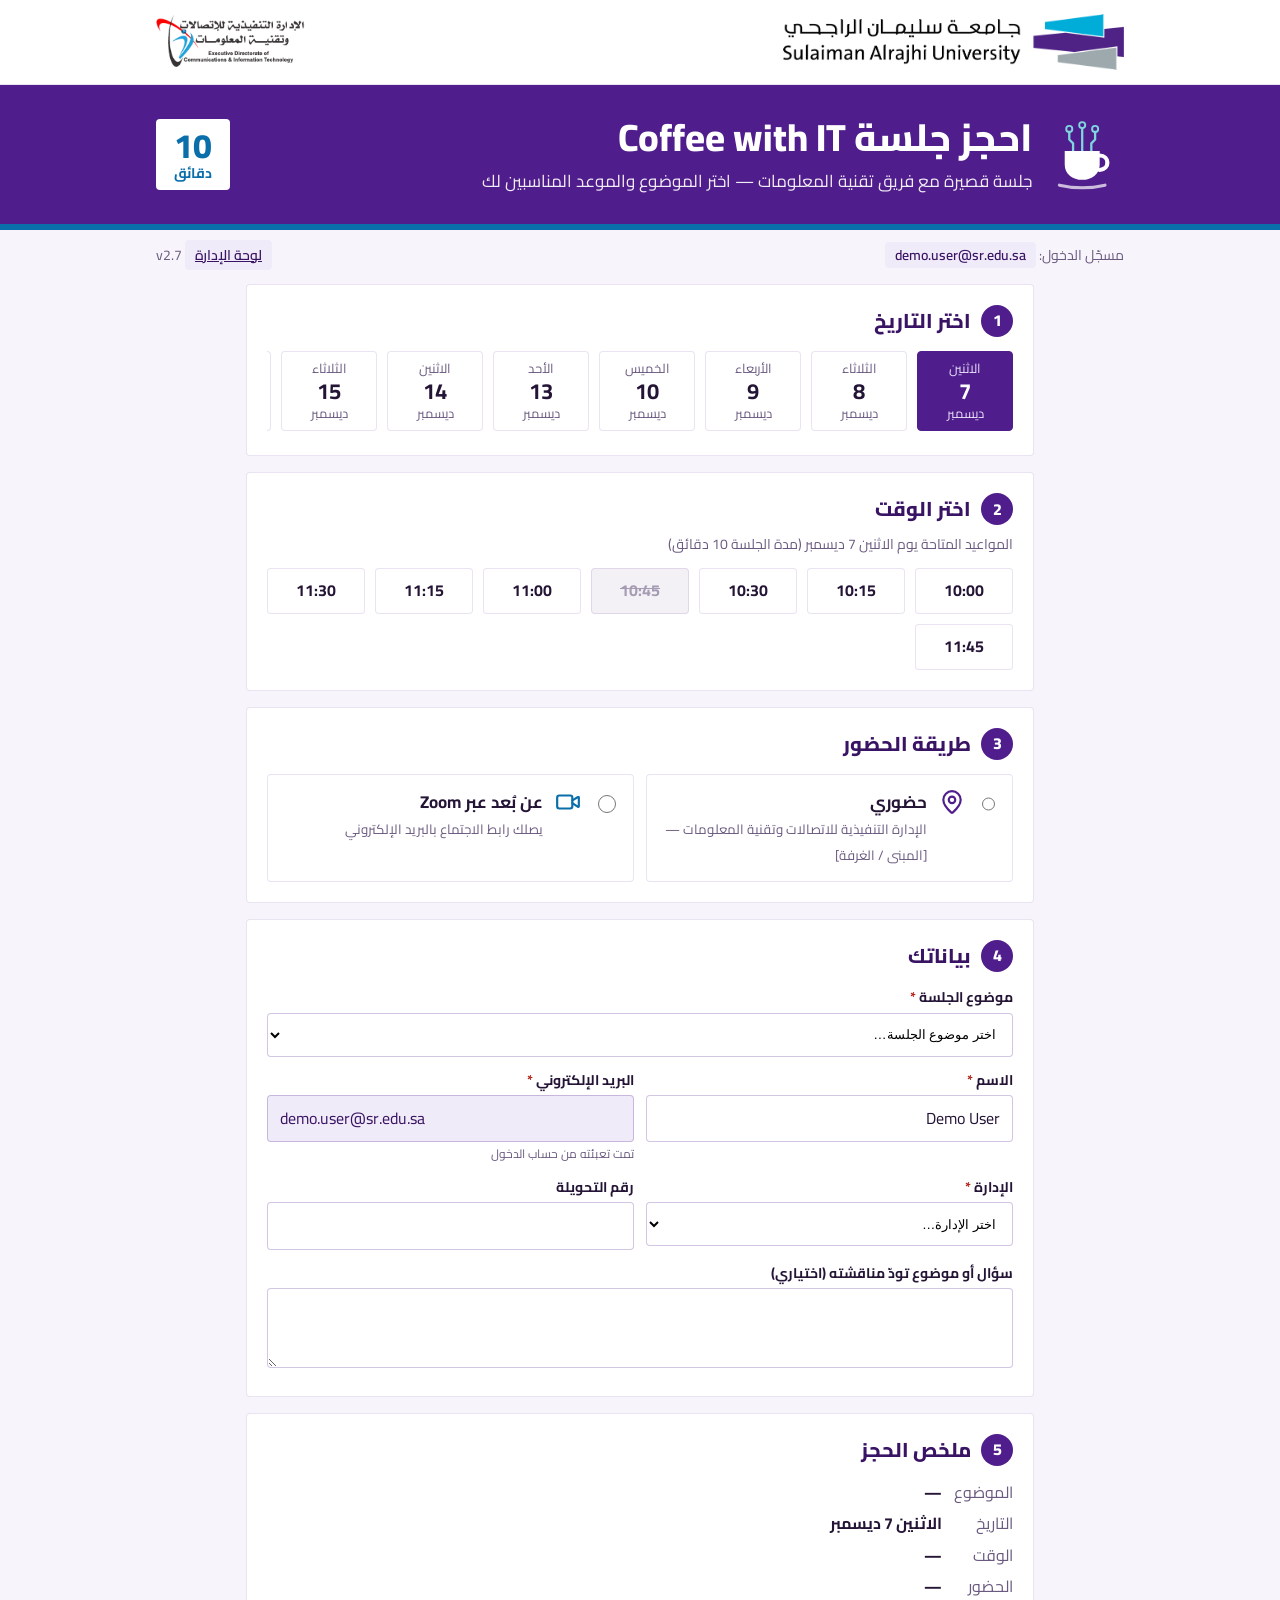
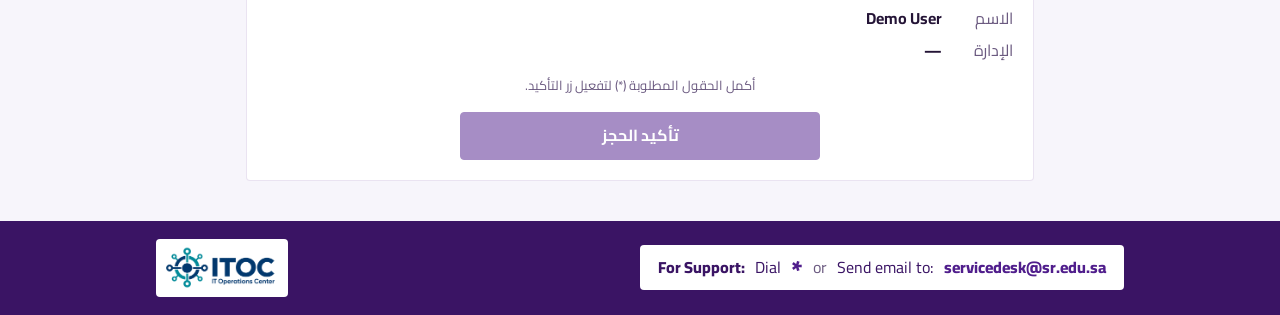
==== apps-script/Index.html @ f8ddcedf "Add files via upload" ====
<!doctype html>
<html lang="ar" dir="rtl">
<head>
<meta charset="utf-8">
<meta name="viewport" content="width=device-width, initial-scale=1">
<title>احجز جلسة Coffee with IT</title>
<link rel="preconnect" href="https://fonts.googleapis.com">
<link href="https://fonts.googleapis.com/css2?family=Cairo:wght@400;600;700;800&display=swap" rel="stylesheet">
<style>
:root{
  --purple:#501e8c; --purple-dark:#3a1464; --purple-light:#f0ebf8;
  --blue:#0a6eaa; --blue-light:#e6f3fa; --bg:#f7f5fb; --ink:#241436; --muted:#6b5a80;
  --border:rgba(80,30,140,.12); --danger:#b42318; --ok:#067647; --radius:4px;
}
*{box-sizing:border-box}
html,body{margin:0}
body{background:var(--bg);color:var(--ink);font-family:'Cairo',Tahoma,Arial,sans-serif;font-size:16px;line-height:1.6}
button,input,textarea{font:inherit;color:inherit}
.en{direction:ltr;unicode-bidi:isolate;display:inline-block}

/* header band */
.brand{background:#fff;border-bottom:1px solid var(--border)}
.brand .in{max-width:1000px;margin:0 auto;padding:14px 16px;display:flex;justify-content:space-between;align-items:center;gap:16px}
.brand img{display:block;height:56px;width:auto;max-width:46%}
.hero{background:var(--purple);color:#fff;position:relative}
.hero::after{content:"";position:absolute;inset:auto 0 0 0;height:6px;background:var(--blue)}
.hero .in{max-width:1000px;margin:0 auto;padding:28px 16px 34px;display:flex;flex-wrap:wrap;align-items:center;gap:18px;justify-content:space-between}
.hero h1{margin:0;font-size:clamp(26px,4.4vw,38px);line-height:1.3;font-weight:800}
.hero p{margin:6px 0 0;font-size:17px;opacity:.92}
.cwit-mark{flex:0 0 auto;line-height:0}
@media (max-width:560px){.cwit-mark svg{width:56px;height:56px}}
.badge10{background:#fff;color:var(--blue);border-radius:var(--radius);padding:8px 18px;text-align:center;line-height:1.1}
.badge10 b{display:block;font-size:34px;font-weight:800}
.badge10 span{font-size:14px;font-weight:700}
.userbar{max-width:1000px;margin:0 auto;padding:12px 16px 0;display:flex;justify-content:space-between;align-items:center;gap:10px;flex-wrap:wrap;color:var(--muted);font-size:14px}
.chip{background:var(--purple-light);color:var(--purple-dark);border-radius:var(--radius);padding:2px 10px;font-weight:600}

main{max-width:820px;margin:0 auto;padding:16px 16px 40px}
.card{background:#fff;border:1px solid var(--border);border-radius:var(--radius);padding:20px}
.card + .card{margin-top:16px}
.step{display:flex;align-items:center;gap:10px;margin:0 0 14px;font-size:20px;font-weight:800;color:var(--purple-dark)}
.step i{font-style:normal;width:32px;height:32px;border-radius:50%;background:var(--purple);color:#fff;display:inline-flex;align-items:center;justify-content:center;font-size:16px}
.hint{color:var(--muted);font-size:14px;margin:-6px 0 12px}

.dates{display:flex;gap:10px;overflow-x:auto;padding-bottom:4px}
.date{flex:0 0 auto;min-width:96px;min-height:72px;border:1px solid var(--border);background:#fff;border-radius:var(--radius);padding:8px 10px;cursor:pointer;text-align:center;line-height:1.3}
.date b{display:block;font-size:22px}
.date small{display:block;color:var(--muted);font-size:13px}
.date[aria-pressed="true"]{background:var(--purple);border-color:var(--purple);color:#fff}
.date[aria-pressed="true"] small{color:#e9e0f7}
.date:disabled{opacity:.45;cursor:not-allowed}

.times{display:grid;grid-template-columns:repeat(auto-fill,minmax(96px,1fr));gap:10px}
.time{min-height:46px;border:1px solid var(--border);background:#fff;border-radius:var(--radius);cursor:pointer;font-weight:700}
.time[aria-pressed="true"]{background:var(--purple);border-color:var(--purple);color:#fff}
.time:disabled{background:#f3f1f6;color:#a59cb3;cursor:not-allowed;text-decoration:line-through}

.modes{display:grid;grid-template-columns:repeat(2,minmax(0,1fr));gap:12px}
@media (max-width:560px){.modes{grid-template-columns:minmax(0,1fr)}}
.mode{display:flex;gap:12px;align-items:flex-start;border:1px solid var(--border);border-radius:var(--radius);padding:14px;cursor:pointer;background:#fff}
.mode input{margin-top:6px;accent-color:var(--purple);width:18px;height:18px}
.mode b{display:block;font-size:17px}
.mode small{color:var(--muted)}
.mode:has(input:checked){border-color:var(--purple);background:var(--purple-light)}
.mode svg{flex:0 0 auto}

.fields{display:grid;grid-template-columns:repeat(2,minmax(0,1fr));gap:12px}
@media (max-width:560px){.fields{grid-template-columns:minmax(0,1fr)}}
.field label{display:block;font-weight:700;font-size:14px;margin-bottom:4px}
.field input,.field textarea,.field select{width:100%;border:1px solid rgba(80,30,140,.25);border-radius:var(--radius);padding:10px 12px;background:#fff;min-height:44px}
.field textarea{min-height:80px;resize:vertical}
.field select{appearance:auto}
.field input[readonly]{background:var(--purple-light);color:var(--purple-dark)}
.fhint{display:block;color:var(--muted);font-size:12px;margin-top:2px}
.field input:focus,.field textarea:focus,.field select:focus,button:focus-visible{outline:2px solid var(--blue);outline-offset:1px}
.full{grid-column:1/-1}
.req{color:var(--danger)}

.btn{min-height:46px;border-radius:var(--radius);padding:10px 22px;font-weight:700;cursor:pointer;border:1px solid var(--purple)}
.btn-primary{background:var(--purple);color:#fff}
.btn-primary:disabled{opacity:.5;cursor:not-allowed}
.btn-done,.btn-done:disabled{background:#067647;border-color:#067647;color:#fff;opacity:1;cursor:default}
.btn-secondary{background:#fff;color:var(--purple)}
.btn-danger{background:#fff;color:var(--danger);border-color:var(--danger);min-height:36px;padding:4px 14px;font-size:14px}

.sum dl{margin:0;display:grid;grid-template-columns:auto 1fr;gap:6px 12px;font-size:15px}
.sum dt{color:var(--muted)}
.sum dd{margin:0;font-weight:700}
.sum .btn{width:100%;margin-top:16px}
.sum-bottom dl{font-size:16px}
.sum-bottom .btn{max-width:360px;display:block;margin:16px auto 0}
.sum-hint{margin:12px 0 0;font-size:13px;color:var(--muted);text-align:center}
.mine .bk + .bk{margin-top:10px}
#mineCard{margin-bottom:20px}
.mine h3{margin:0 0 10px;font-size:17px;color:var(--purple-dark)}
.bk{border-top:1px solid var(--border);padding:10px 0;display:flex;justify-content:space-between;align-items:center;gap:8px;font-size:14px}
.empty{color:var(--muted);font-size:14px}

.alert{border-radius:var(--radius);padding:12px 14px;margin-bottom:14px;font-weight:600}
.alert.err{background:#fef3f2;color:var(--danger);border:1px solid #fecdca}
.alert.info{background:var(--blue-light);color:#08537f;border:1px solid #b9dcf0}
.done{text-align:center;padding:28px 20px}
.done .tick{width:64px;height:64px;border-radius:50%;background:#ecfdf3;display:inline-flex;align-items:center;justify-content:center;margin-bottom:10px}
.done h2{margin:0 0 6px;color:var(--purple-dark)}
.done dl{display:inline-grid;grid-template-columns:auto auto;gap:6px 16px;text-align:right;margin:14px auto;font-size:16px}
.done dt{color:var(--muted)} .done dd{margin:0;font-weight:700}
.loading{padding:40px;text-align:center;color:var(--muted)}
[hidden]{display:none!important}

footer{background:var(--purple-dark);color:#fff}
footer .in{max-width:1000px;margin:0 auto;padding:18px 16px;display:flex;justify-content:space-between;align-items:center;gap:16px;flex-wrap:wrap}
.support{direction:ltr;background:#fff;color:var(--purple-dark);border-radius:var(--radius);padding:10px 18px;display:flex;align-items:center;gap:10px;flex-wrap:wrap;font-size:16px}
.support b{font-weight:800}.support .star{font-size:28px;font-weight:800;line-height:.6;padding-top:8px;color:var(--purple)}
.support a{color:var(--purple);font-weight:800;text-decoration:none}
.support .or{color:var(--muted)}
.itoc{display:block;background:#fff;border-radius:var(--radius);padding:6px 10px;line-height:0}
.itoc img{height:46px;width:auto;display:block}
.itoc:focus-visible{outline:2px solid #fff;outline-offset:2px}
</style>
</head>
<body>

<div class="brand"><div class="in">
  <img src="[data-uri]" alt="جامعة سليمان الراجحي">
  <img src="[data-uri]" alt="الإدارة التنفيذية للاتصالات وتقنية المعلومات">
</div></div>

<section class="hero"><div class="in">
  <div style="display:flex;align-items:center;gap:16px">
    <span class="cwit-mark"><svg role="img" aria-label="Coffee with IT" width="76" height="76" viewBox="0 0 200 200" fill="none"><path d="M66 92 V72 L56 62 V42" stroke="#7fd6df" stroke-width="6" stroke-linecap="round" stroke-linejoin="round" fill="none"></path>
<path d="M90 92 V32" stroke="#7fd6df" stroke-width="6" stroke-linecap="round" fill="none"></path>
<path d="M114 92 V72 L124 62 V42" stroke="#7fd6df" stroke-width="6" stroke-linecap="round" stroke-linejoin="round" fill="none"></path>
<circle cx="56" cy="34" r="8" fill="none" stroke="#7fd6df" stroke-width="5"></circle>
<circle cx="90" cy="24" r="8" fill="none" stroke="#7fd6df" stroke-width="5"></circle>
<circle cx="124" cy="34" r="8" fill="none" stroke="#7fd6df" stroke-width="5"></circle>
<path d="M136 104 C162 104 164 140 136 142" stroke="#ffffff" stroke-width="11" stroke-linecap="round" fill="none"></path>
<path d="M44 92 H136 V128 C136 152 116 168 90 168 C64 168 44 152 44 128 Z" fill="#ffffff"></path>
<path d="M30 182 Q90 196 150 182" stroke="#ffffff" stroke-opacity="0.7" stroke-width="8" stroke-linecap="round" fill="none"></path></svg></span>
    <div>
    <h1>احجز جلسة <span class="en">Coffee with IT</span></h1>
    <p id="topic">جلسة قصيرة مع فريق تقنية المعلومات — اختر الموضوع والموعد المناسبين لك</p>
    </div>
  </div>
  <div class="badge10" aria-label="مدة الجلسة 10 دقائق"><b id="mins">10</b><span>دقائق</span></div>
</div></section>

<div class="userbar">
  <span>مسجّل الدخول: <span class="chip en" id="who">…</span></span>
  <span><a id="adminLink" class="chip" href="#" target="_top" hidden>لوحة الإدارة</a> <span class="en" id="ver">v2.7</span></span>
</div>

<main>
  <div id="app">
    <div class="card loading" id="loading">جارٍ تحميل المواعيد المتاحة…</div>
    <section class="card mine" id="mineCard" hidden>
      <h2 class="step" style="font-size:18px">حجوزاتي القائمة</h2>
      <div id="mine"></div>
    </section>

    <form id="form" hidden novalidate>
      <div id="msg" role="alert" aria-live="polite"></div>

      <section class="card">
        <h2 class="step"><i>1</i>اختر التاريخ</h2>
        <div class="dates" id="dates"></div>
        <p class="empty" id="noDates" hidden>لا توجد مواعيد متاحة حاليًا. يرجى المحاولة لاحقًا.</p>
      </section>

      <section class="card">
        <h2 class="step"><i>2</i>اختر الوقت</h2>
        <p class="hint" id="timeHint">اختر التاريخ أولًا.</p>
        <div class="times" id="times"></div>
      </section>

      <section class="card">
        <h2 class="step"><i>3</i>طريقة الحضور</h2>
        <div class="modes" role="radiogroup" aria-label="طريقة الحضور">
          <label class="mode">
            <input type="radio" name="mode" value="onsite">
            <svg aria-hidden="true" width="26" height="26" viewBox="0 0 24 24" fill="none" stroke="#501e8c" stroke-width="2" stroke-linecap="round" stroke-linejoin="round"><path d="M20 10c0 4.993-5.539 10.193-7.399 11.799a1 1 0 0 1-1.202 0C9.539 20.193 4 14.993 4 10a8 8 0 0 1 16 0"/><circle cx="12" cy="10" r="3"/></svg>
            <span><b>حضوري</b><small id="onsiteText">في مقر الإدارة التنفيذية للاتصالات وتقنية المعلومات</small></span>
          </label>
          <label class="mode">
            <input type="radio" name="mode" value="zoom">
            <svg aria-hidden="true" width="26" height="26" viewBox="0 0 24 24" fill="none" stroke="#0a6eaa" stroke-width="2" stroke-linecap="round" stroke-linejoin="round"><path d="m16 13 5.223 3.482a.5.5 0 0 0 .777-.416V7.87a.5.5 0 0 0-.752-.432L16 10.5"/><rect x="2" y="6" width="14" height="12" rx="2"/></svg>
            <span><b>عن بُعد عبر <span class="en">Zoom</span></b><small>يصلك رابط الاجتماع بالبريد الإلكتروني</small></span>
          </label>
        </div>
      </section>

      <section class="card">
        <h2 class="step"><i>4</i>بياناتك</h2>
        <div class="fields">
          <div class="field full"><label for="topic2">موضوع الجلسة <span class="req">*</span></label><select id="topic2" required><option value="">اختر موضوع الجلسة…</option></select></div>
          <div class="field"><label for="name">الاسم <span class="req">*</span></label><input id="name" autocomplete="name" required maxlength="80"></div>
          <div class="field"><label for="email">البريد الإلكتروني <span class="req">*</span></label><input id="email" type="email" dir="ltr" autocomplete="email" required maxlength="120" placeholder="name@sr.edu.sa"><small class="fhint" id="emailHint" hidden>تمت تعبئته من حساب الدخول</small></div>
          <div class="field"><label for="dept">الإدارة <span class="req">*</span></label><select id="dept" required><option value="">اختر الإدارة…</option></select></div>
          <div class="field"><label for="ext">رقم التحويلة</label><input id="ext" inputmode="numeric" maxlength="20"></div>
          <div class="field full"><label for="notes">سؤال أو موضوع تودّ مناقشته (اختياري)</label><textarea id="notes" maxlength="300"></textarea></div>
        </div>
      </section>

      <section class="card sum sum-bottom" aria-labelledby="sum2Title">
        <h2 class="step" id="sum2Title"><i>5</i>ملخص الحجز</h2>
        <dl>
          <dt>الموضوع</dt><dd id="s2Topic">—</dd>
          <dt>التاريخ</dt><dd id="s2Date">—</dd>
          <dt>الوقت</dt><dd id="s2Time">—</dd>
          <dt>الحضور</dt><dd id="s2Mode">—</dd>
          <dt>الاسم</dt><dd id="s2Name">—</dd>
          <dt>الإدارة</dt><dd id="s2Dept">—</dd>
        </dl>
        <p class="sum-hint" id="s2Hint">أكمل الحقول المطلوبة (*) لتفعيل زر التأكيد.</p>
        <button type="button" class="btn btn-primary" id="submit2" disabled>تأكيد الحجز</button>
      </section>
    </form>

    <section class="card done" id="done" hidden>
      <div class="tick"><svg aria-hidden="true" width="34" height="34" viewBox="0 0 24 24" fill="none" stroke="#067647" stroke-width="2.5" stroke-linecap="round" stroke-linejoin="round"><path d="M20 6 9 17l-5-5"/></svg></div>
      <h2>تم تأكيد حجزك</h2>
      <p>أرسلنا تفاصيل الحجز إلى بريدك الجامعي<span id="calNote">، مع دعوة في التقويم</span>.</p>
      <dl id="doneDl"></dl>
      <div><button type="button" class="btn btn-secondary" id="again">العودة إلى المواعيد</button></div>
    </section>
  </div>

</main>

<footer><div class="in">
  <div class="support"><b>For Support:</b> Dial <span class="star" aria-label="star">*</span> <span class="or">or</span> Send email to: <a href="mailto:servicedesk@sr.edu.sa">servicedesk@sr.edu.sa</a></div>
  <a class="itoc" href="https://ictsru.github.io/ITOC/#forms" target="_blank" rel="noopener" title="ITOC — IT Operations Center"><img src="[data-uri]" alt="ITOC — IT Operations Center"></a>
</div></footer>

<script>
(function () {
  'use strict';
  var DAYS = ['الأحد','الاثنين','الثلاثاء','الأربعاء','الخميس','الجمعة','السبت'];
  var MONTHS = ['يناير','فبراير','مارس','أبريل','مايو','يونيو','يوليو','أغسطس','سبتمبر','أكتوبر','نوفمبر','ديسمبر'];
  /* SRU departments — verbatim from sru-departments/assets/departments.json (Oct 2026) */
  var DEPARTMENTS = [{"label": "مكتب رئيس الجامعة", "items": ["مكتب رئيس الجامعة", "وحدة التوعية الفكرية", "مركز القيم والسلوك المهني", "مكتب إدارة الاستراتيجية", "إدارة التميز المؤسسي", "إدارة الاتصال المؤسسي", "إدارة المسؤولية المجتمعية", "إدارة المراجعة الداخلية", "مكتب الحوكمة وإدارة المخاطر والالتزام", "إدارة الشؤون القانونية"]}, {"label": "الإدارة التنفيذية لتطوير الأعمال", "items": ["الإدارة التنفيذية لتطوير الأعمال", "إدارة التدريب والاستشارات", "مركز التدريب", "مركز الاستشارات", "إدارة الشراكات", "إدارة تطوير المنتجات والخدمات", "مركز الابتكار وريادة الأعمال"]}, {"label": "عمداء الكليات", "items": ["عمداء الكليات", "كلية الطب", "كلية التمريض", "كلية الأعمال", "كلية العلوم التطبيقية"]}, {"label": "نائب الرئيس للشؤون الأكاديمية", "items": ["نائب الرئيس للشؤون الأكاديمية", "النائب المساعد لتجربة الطالب", "مكتب القبول", "سند", "مكتب المنح والحلول المالية", "مكتب التسجيل والإرشاد الأكاديمي", "إدارة الحياة الجامعية", "مكتب رعاية الخريجين", "النائب المساعد للتميز الأكاديمي", "مركز التعليم والتعلم", "قسم المهارات والمعارف الأساسية", "مركز التقييم والقياس", "إدارة التجهيزات التعليمية", "مكتب الاعتماد الأكاديمي", "النائب المساعد للدراسات العليا والبحث العلمي", "مكتب الدراسات العليا", "مكتب البحث العلمي"], "parents": {"سند": "مكتب القبول"}}, {"label": "المجلس العلمي", "items": ["المجلس العلمي"]}, {"label": "المشرفة على القسم النسائي", "items": ["المشرفة على القسم النسائي", "شطر الطالبات"]}, {"label": "الإدارة التنفيذية للاتصالات وتقنية المعلومات", "items": ["الإدارة التنفيذية للاتصالات وتقنية المعلومات", "إدارة الأمن السيبراني", "إدارة التحول الرقمي", "إدارة تقنية المعلومات", "مكتب إدارة البيانات"]}, {"label": "الإدارة التنفيذية للخدمات المشتركة", "items": ["الإدارة التنفيذية للخدمات المشتركة", "إدارة الشؤون المالية", "إدارة رأس المال البشري", "إدارة المرافق", "الإدارة الهندسية", "إدارة المشتريات", "إدارة المستودعات"]}];
  var state = { days: [], date: null, time: null, mode: null, busy: false, booked: false };
  var $ = function (id) { return document.getElementById(id); };

  /* ---------- server bridge (Apps Script) with a local demo fallback ---------- */
  var hasGas = typeof google !== 'undefined' && google.script && google.script.run;
  function call(fn) {
    var args = Array.prototype.slice.call(arguments, 1);
    return new Promise(function (resolve, reject) {
      if (hasGas) {
        var r = google.script.run.withSuccessHandler(resolve).withFailureHandler(function (e) { reject(e); });
        r[fn].apply(r, args);
      } else {
        Demo[fn].apply(null, args).then(resolve, reject);
      }
    });
  }

  var Demo = (function () {
    var mine = [], booked = {};
    function days() {
      var out = [], d = new Date(); d.setHours(12, 0, 0, 0);
      while (out.length < 8) {
        d.setDate(d.getDate() + 1);
        if (d.getDay() > 4) continue;
        var ds = d.getFullYear() + '-' + p2(d.getMonth() + 1) + '-' + p2(d.getDate()), times = [];
        for (var m = 600; m + 10 <= 720; m += 15) {
          var t = p2(Math.floor(m / 60)) + ':' + p2(m % 60);
          var full = booked[ds + t] || ((m / 15 + d.getDate()) % 5 === 0);
          times.push({ time: t, remaining: full ? 0 : 1 });
        }
        out.push({ date: ds, times: times });
      }
      return out;
    }
    return {
      getInitData: function () {
        return Promise.resolve({ email: 'demo.user@sr.edu.sa', version: '2.7', sessionMinutes: 10,
          topic: 'حماية بيانات الاجتماعات عند استخدام Read AI',
          onsiteLocation: 'الإدارة التنفيذية للاتصالات وتقنية المعلومات — [المبنى / الغرفة]',
          days: days(), myBookings: mine.slice(), isAdmin: true, adminUrl: '#admin',
          topics: ['حماية بيانات الاجتماعات عند استخدام Read AI', 'إعدادات مشاركة تقارير Read AI', 'الاستخدام الآمن لأدوات الذكاء الاصطناعي'] });
      },
      book: function (p) {
        if (mine.length) return Promise.reject(new Error('لديك حجز قائم بالفعل. يمكنك إلغاؤه من «حجوزاتي» ثم الحجز من جديد.'));
        booked[p.date + p.time] = 1;
        var b = { id: 'CWI-DEMO-' + Math.random().toString(36).slice(2, 6).toUpperCase(), date: p.date, time: p.time,
          endTime: addMin(p.time, 10), mode: p.mode, modeLabel: p.mode === 'zoom' ? 'عن بُعد (Zoom)' : 'حضوري',
          where: p.mode === 'zoom' ? 'https://zoom.us/j/…' : 'الإدارة التنفيذية للاتصالات وتقنية المعلومات', name: p.name, topic: p.topic };
        mine.push({ id: b.id, date: b.date, time: b.time, modeLabel: b.modeLabel });
        return new Promise(function (r) { setTimeout(function () { r(b); }, 400); });
      },
      cancelBooking: function (id) {
        mine.forEach(function (b) { delete booked[b.date + b.time]; });
        mine = mine.filter(function (b) { return b.id !== id; });
        return Promise.resolve({ ok: true, days: days(), myBookings: mine.slice() });
      }
    };
  })();

  /* ---------- helpers ---------- */
  function p2(n) { return (n < 10 ? '0' : '') + n; }
  function addMin(t, m) { var a = t.split(':').map(Number), x = a[0] * 60 + a[1] + m; return p2(Math.floor(x / 60)) + ':' + p2(x % 60); }
  function range(t) { return 'من ' + t + ' إلى ' + addMin(t, 10); }
  function parts(ds) { var a = ds.split('-').map(Number); return new Date(a[0], a[1] - 1, a[2]); }
  function longDate(ds) { var d = parts(ds); return DAYS[d.getDay()] + ' ' + d.getDate() + ' ' + MONTHS[d.getMonth()]; }
  function el(tag, attrs, kids) {
    var e = document.createElement(tag);
    Object.keys(attrs || {}).forEach(function (k) {
      if (k === 'text') e.textContent = attrs[k];
      else if (k === 'on') Object.keys(attrs.on).forEach(function (ev) { e.addEventListener(ev, attrs.on[ev]); });
      else if (attrs[k] !== false && attrs[k] != null) e.setAttribute(k, attrs[k] === true ? '' : attrs[k]);
    });
    (kids || []).forEach(function (c) { e.appendChild(typeof c === 'string' ? document.createTextNode(c) : c); });
    return e;
  }
  function errText(e) { return (e && e.message) ? e.message.replace(/^Error:\s*/, '') : String(e || 'حدث خطأ غير متوقع.'); }
  function showMsg(text, kind) {
    var box = $('msg'); box.innerHTML = '';
    if (text) box.appendChild(el('div', { 'class': 'alert ' + (kind || 'err'), text: text }));
    if (text) box.scrollIntoView({ behavior: 'smooth', block: 'center' });
  }

  /* ---------- rendering ---------- */
  function renderDates() {
    var box = $('dates'); box.innerHTML = '';
    $('noDates').hidden = state.days.length > 0;
    state.days.forEach(function (d) {
      var free = d.times.some(function (t) { return t.remaining > 0; });
      var dt = parts(d.date);
      box.appendChild(el('button', {
        type: 'button', 'class': 'date', 'aria-pressed': String(state.date === d.date), disabled: !free,
        'aria-label': longDate(d.date) + (free ? '' : ' — مكتمل'),
        on: { click: function () { state.date = d.date; state.time = null; renderAll(); } }
      }, [el('small', { text: DAYS[dt.getDay()] }), el('b', { text: String(dt.getDate()) }), el('small', { text: free ? MONTHS[dt.getMonth()] : 'مكتمل' })]));
    });
  }
  function renderTimes() {
    var box = $('times'); box.innerHTML = '';
    var day = state.days.filter(function (d) { return d.date === state.date; })[0];
    $('timeHint').textContent = day ? 'المواعيد المتاحة يوم ' + longDate(day.date) + ' (مدة الجلسة 10 دقائق)' : 'اختر التاريخ أولًا.';
    if (!day) return;
    day.times.forEach(function (t) {
      var full = t.remaining <= 0;
      box.appendChild(el('button', {
        type: 'button', 'class': 'time en', 'aria-pressed': String(state.time === t.time), disabled: full,
        'aria-label': t.time + (full ? ' محجوز' : ''), title: full ? 'محجوز' : '',
        on: { click: function () { state.time = t.time; renderAll(); } }
      }, [t.time]));
    });
  }
  function renderSummary() {
    var v = {
      Date: state.date ? longDate(state.date) : '—',
      Time: state.time ? range(state.time) : '—',
      Topic: $('topic2').value || '—',
      Mode: state.mode === 'zoom' ? 'عن بُعد (Zoom)' : state.mode === 'onsite' ? 'حضوري' : '—'
    };
    // side summary + bottom summary (after «بياناتك») show the same values and share one state
    ['Date', 'Time', 'Topic', 'Mode'].forEach(function (k) { $('s2' + k).textContent = v[k]; });
    $('s2Name').textContent = $('name').value.trim() || '—';
    $('s2Dept').textContent = $('dept').value || '—';
    var ready = !!(state.date && state.time && state.mode && $('name').value.trim() && validEmail($('email').value.trim()) && $('dept').value && $('topic2').value);
    $('s2Hint').hidden = ready || state.booked;
    ['submit2'].forEach(function (id) {
      var b = $(id);
      if (state.booked) { b.disabled = true; b.className = 'btn btn-done'; b.textContent = '✓ تم تأكيد الحجز'; return; }
      b.className = 'btn btn-primary';
      b.disabled = state.busy || !ready;
      b.textContent = state.busy ? 'جارٍ الحجز…' : 'تأكيد الحجز';
    });
  }
  function renderMine(list) {
    var box = $('mine'); box.innerHTML = '';
    $('mineCard').hidden = !(list && list.length);   // shown above step 1 only when the user has an active booking
    if (!list || !list.length) return;
    list.forEach(function (b) {
      box.appendChild(el('div', { 'class': 'bk' }, [
        el('span', {}, [el('b', { text: longDate(b.date) }), document.createElement('br'), b.time + ' · ' + b.modeLabel]),
        el('button', { type: 'button', 'class': 'btn btn-danger', 'aria-label': 'إلغاء حجز ' + longDate(b.date) + ' ' + b.time,
          on: { click: function () { cancel(b); } } }, ['إلغاء'])
      ]));
    });
  }
  function renderAll() { renderDates(); renderTimes(); renderSummary(); }

  /* ---------- actions ---------- */
  function submit() {
    showMsg('');
    if (!$('topic2').value) { showMsg('يرجى اختيار موضوع الجلسة.'); $('topic2').focus(); return; }
    if (!$('name').value.trim()) { showMsg('يرجى إدخال الاسم.'); $('name').focus(); return; }
    if (!validEmail($('email').value.trim())) { showMsg('يرجى إدخال بريد إلكتروني صحيح.'); $('email').focus(); return; }
    if (!$('dept').value) { showMsg('يرجى اختيار الإدارة.'); $('dept').focus(); return; }
    state.busy = true; renderSummary();
    call('book', { date: state.date, time: state.time, mode: state.mode, name: $('name').value,
      topic: $('topic2').value, email: $('email').value.trim(), department: $('dept').value, extension: $('ext').value, notes: $('notes').value })
      .then(function (b) {
        var dl = $('doneDl'); dl.innerHTML = '';
        [['رقم الحجز', b.id], ['الموضوع', b.topic || $('topic2').value], ['التاريخ', longDate(b.date)], ['الوقت', 'من ' + b.time + ' إلى ' + b.endTime], ['الحضور', b.modeLabel]]
          .forEach(function (r) { dl.appendChild(el('dt', { text: r[0] })); dl.appendChild(el('dd', { text: r[1] })); });
        state.booked = true;
        $('form').hidden = true; $('done').hidden = false;
        $('done').scrollIntoView({ behavior: 'smooth', block: 'start' });
        return load(true);
      })
      .catch(function (e) { showMsg(errText(e)); return load(true); })
      .then(function () { state.busy = false; renderSummary(); });
  }
  function cancel(b) {
    if (state.busy) return;
    state.busy = true;
    call('cancelBooking', b.id).then(function (res) {
      state.days = res.days; renderMine(res.myBookings); state.busy = false; renderAll();
      if (!$('form').hidden) showMsg('تم إلغاء الحجز.', 'info');
    }).catch(function (e) { state.busy = false; showMsg(errText(e)); renderSummary(); });
  }
  function load(keepSelection) {
    return call('getInitData').then(function (d) {
      $('who').textContent = d.email;
      $('ver').textContent = 'v' + d.version;
      $('mins').textContent = d.sessionMinutes;
      fillTopics(d.topics || []);
      if (d.isAdmin && d.adminUrl) { var al = $('adminLink'); al.href = d.adminUrl; al.hidden = false; }
      if (d.onsiteLocation) $('onsiteText').textContent = d.onsiteLocation;
      if (!$('name').value) $('name').value = guessName(d.email);
      if (d.email && !$('email').value) { $('email').value = d.email; $('email').readOnly = true; $('emailHint').hidden = false; }
      state.days = d.days || [];
      if (!keepSelection || !state.days.some(function (x) { return x.date === state.date; })) {
        var first = state.days.filter(function (x) { return x.times.some(function (t) { return t.remaining > 0; }); })[0];
        state.date = first ? first.date : null; state.time = null;
      }
      renderMine(d.myBookings);
      $('loading').hidden = true;
      if ($('done').hidden) $('form').hidden = false;
      renderAll();
    }).catch(function (e) {
      $('loading').textContent = errText(e);
    });
  }
  function guessName(email) {
    var u = (email || '').split('@')[0].replace(/[._-]+/g, ' ').trim();
    return u ? u.replace(/\b\w/g, function (c) { return c.toUpperCase(); }) : '';
  }

  (function fillDepartments() {
    var sel = $('dept');
    DEPARTMENTS.forEach(function (g) {
      var og = el('optgroup', { label: g.label });
      g.items.forEach(function (n) { og.appendChild(el('option', { value: n, text: (g.parents && g.parents[n]) ? '\u00a0\u00a0\u00a0└ ' + n : n })); });
      sel.appendChild(og);
    });
  })();
  function fillTopics(list) {
    var sel = $('topic2'), cur = sel.value;
    while (sel.options.length > 1) sel.remove(1);
    list = list.map(function (t) { return String(t).replace(/[\s\u00A0]+/g, ' ').trim(); });
    list.forEach(function (t) { sel.appendChild(el('option', { value: t, text: t })); });
    if (list.indexOf(cur) !== -1) sel.value = cur; else if (list.length === 1) sel.value = list[0];
  }
  function validEmail(v) { return /^[^\s@]+@[^\s@]+\.[^\s@]+$/.test(v); }

  document.querySelectorAll('input[name="mode"]').forEach(function (r) {
    r.addEventListener('change', function () { state.mode = r.value; renderSummary(); });
  });
  $('name').addEventListener('input', renderSummary);
  $('email').addEventListener('input', renderSummary);
  $('dept').addEventListener('change', renderSummary);
  $('topic2').addEventListener('change', renderSummary);
  $('submit2').addEventListener('click', function () { if (!state.booked) submit(); });
  $('again').addEventListener('click', function () {
    $('done').hidden = true; $('form').hidden = false; state.time = null; state.booked = false; renderAll();
    window.scrollTo({ top: 0, behavior: 'smooth' });
  });
  load(false);
})();
</script>
</body>
</html>
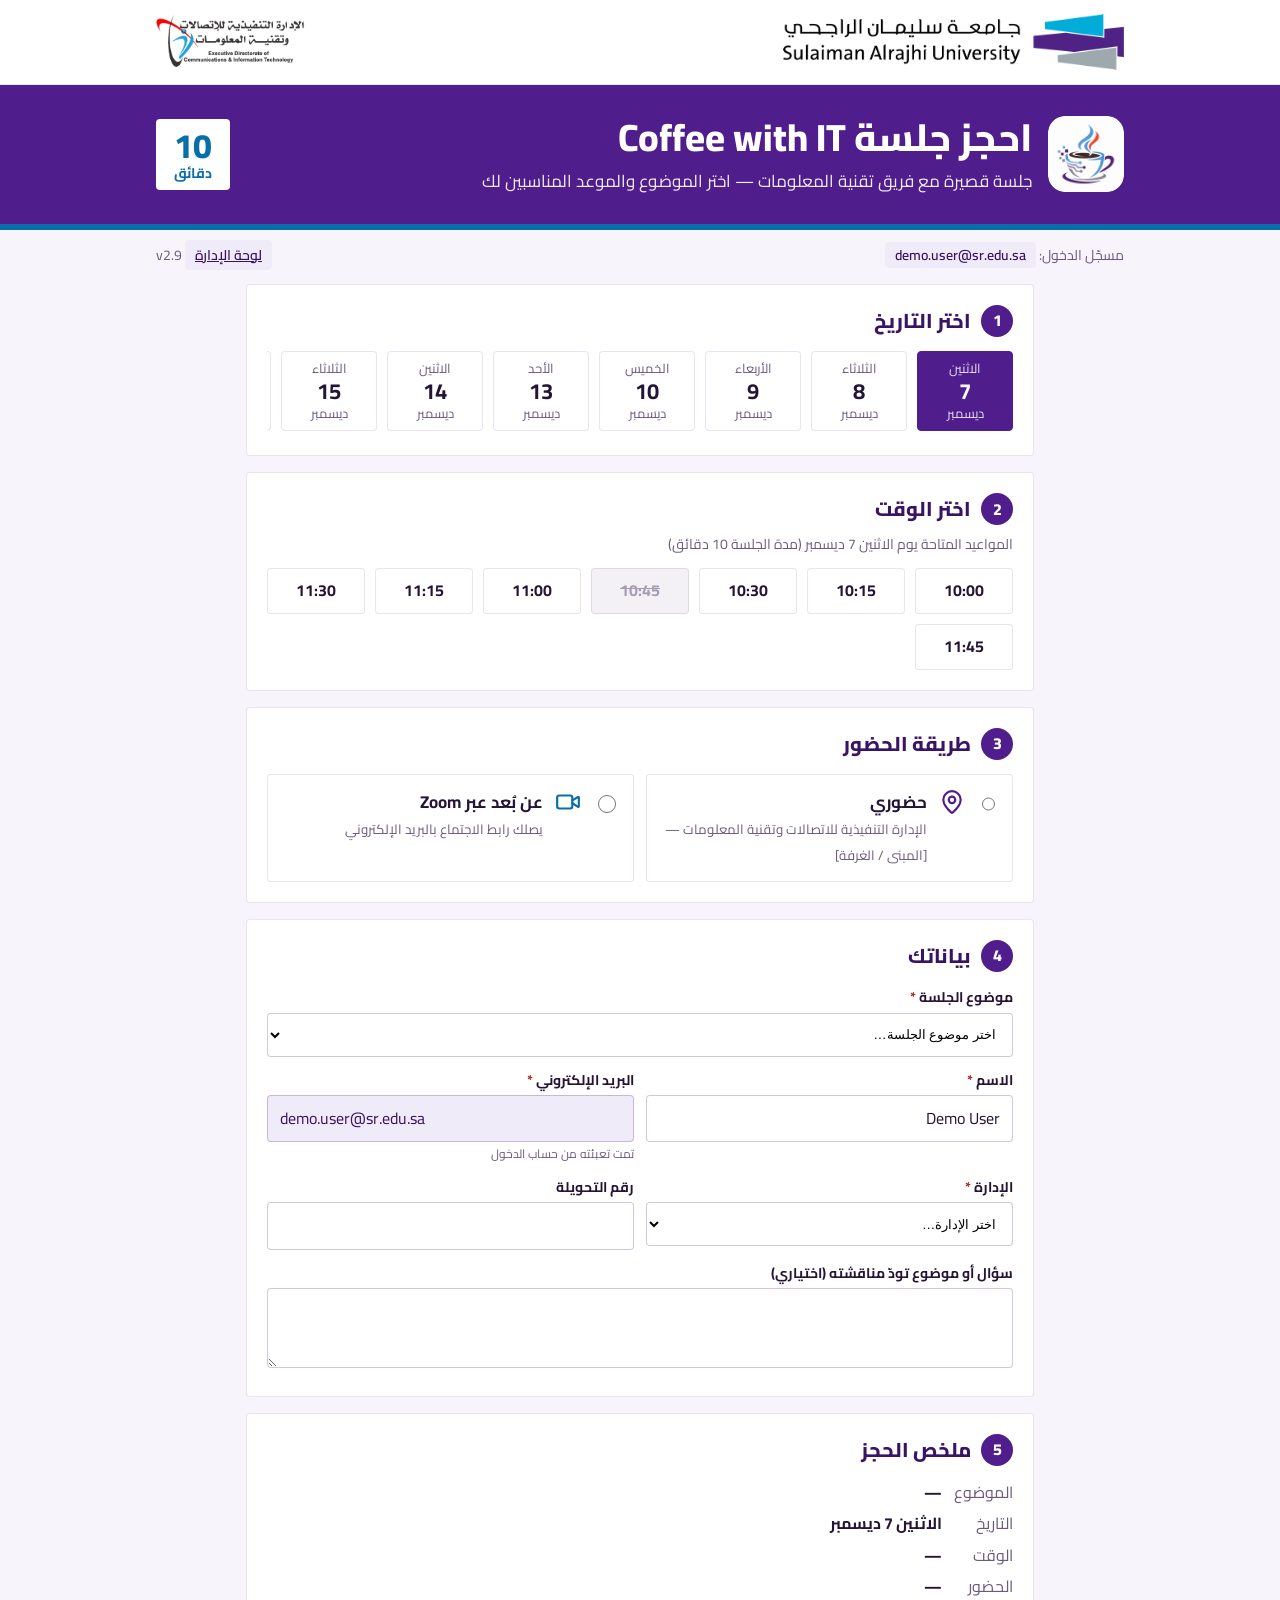
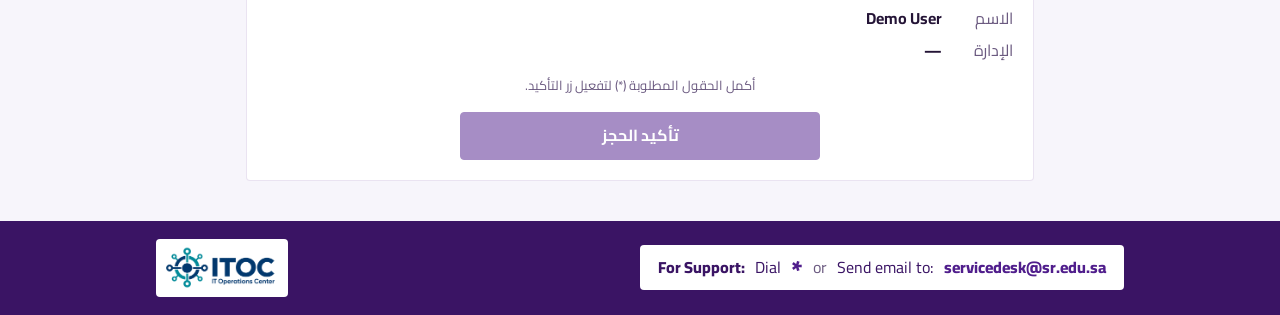
==== commit e649f2f3: "Add files via upload" ====
--- a/apps-script/Index.html
+++ b/apps-script/Index.html
@@ -28,7 +28,7 @@
 .hero h1{margin:0;font-size:clamp(26px,4.4vw,38px);line-height:1.3;font-weight:800}
 .hero p{margin:6px 0 0;font-size:17px;opacity:.92}
 .cwit-mark{flex:0 0 auto;line-height:0}
-@media (max-width:560px){.cwit-mark svg{width:56px;height:56px}}
+@media (max-width:560px){.cwit-mark img{width:56px!important;height:56px!important}}
 .badge10{background:#fff;color:var(--blue);border-radius:var(--radius);padding:8px 18px;text-align:center;line-height:1.1}
 .badge10 b{display:block;font-size:34px;font-weight:800}
 .badge10 span{font-size:14px;font-weight:700}
@@ -127,15 +127,7 @@
 
 <section class="hero"><div class="in">
   <div style="display:flex;align-items:center;gap:16px">
-    <span class="cwit-mark"><svg role="img" aria-label="Coffee with IT" width="76" height="76" viewBox="0 0 200 200" fill="none"><path d="M66 92 V72 L56 62 V42" stroke="#7fd6df" stroke-width="6" stroke-linecap="round" stroke-linejoin="round" fill="none"></path>
-<path d="M90 92 V32" stroke="#7fd6df" stroke-width="6" stroke-linecap="round" fill="none"></path>
-<path d="M114 92 V72 L124 62 V42" stroke="#7fd6df" stroke-width="6" stroke-linecap="round" stroke-linejoin="round" fill="none"></path>
-<circle cx="56" cy="34" r="8" fill="none" stroke="#7fd6df" stroke-width="5"></circle>
-<circle cx="90" cy="24" r="8" fill="none" stroke="#7fd6df" stroke-width="5"></circle>
-<circle cx="124" cy="34" r="8" fill="none" stroke="#7fd6df" stroke-width="5"></circle>
-<path d="M136 104 C162 104 164 140 136 142" stroke="#ffffff" stroke-width="11" stroke-linecap="round" fill="none"></path>
-<path d="M44 92 H136 V128 C136 152 116 168 90 168 C64 168 44 152 44 128 Z" fill="#ffffff"></path>
-<path d="M30 182 Q90 196 150 182" stroke="#ffffff" stroke-opacity="0.7" stroke-width="8" stroke-linecap="round" fill="none"></path></svg></span>
+    <span class="cwit-mark"><img src="[data-uri]" alt="Coffee with IT — قهوة مع تقنية المعلومات" width="76" height="76" style="display:block;width:76px;height:76px;border-radius:17px"></span>
     <div>
     <h1>احجز جلسة <span class="en">Coffee with IT</span></h1>
     <p id="topic">جلسة قصيرة مع فريق تقنية المعلومات — اختر الموضوع والموعد المناسبين لك</p>
@@ -146,7 +138,7 @@
 
 <div class="userbar">
   <span>مسجّل الدخول: <span class="chip en" id="who">…</span></span>
-  <span><a id="adminLink" class="chip" href="#" target="_top" hidden>لوحة الإدارة</a> <span class="en" id="ver">v2.7</span></span>
+  <span><a id="adminLink" class="chip" href="#" target="_top" hidden>لوحة الإدارة</a> <span class="en" id="ver">v2.9</span></span>
 </div>
 
 <main>
@@ -274,7 +266,7 @@
     }
     return {
       getInitData: function () {
-        return Promise.resolve({ email: 'demo.user@sr.edu.sa', version: '2.7', sessionMinutes: 10,
+        return Promise.resolve({ email: 'demo.user@sr.edu.sa', version: '2.9', sessionMinutes: 10,
           topic: 'حماية بيانات الاجتماعات عند استخدام Read AI',
           onsiteLocation: 'الإدارة التنفيذية للاتصالات وتقنية المعلومات — [المبنى / الغرفة]',
           days: days(), myBookings: mine.slice(), isAdmin: true, adminUrl: '#admin',
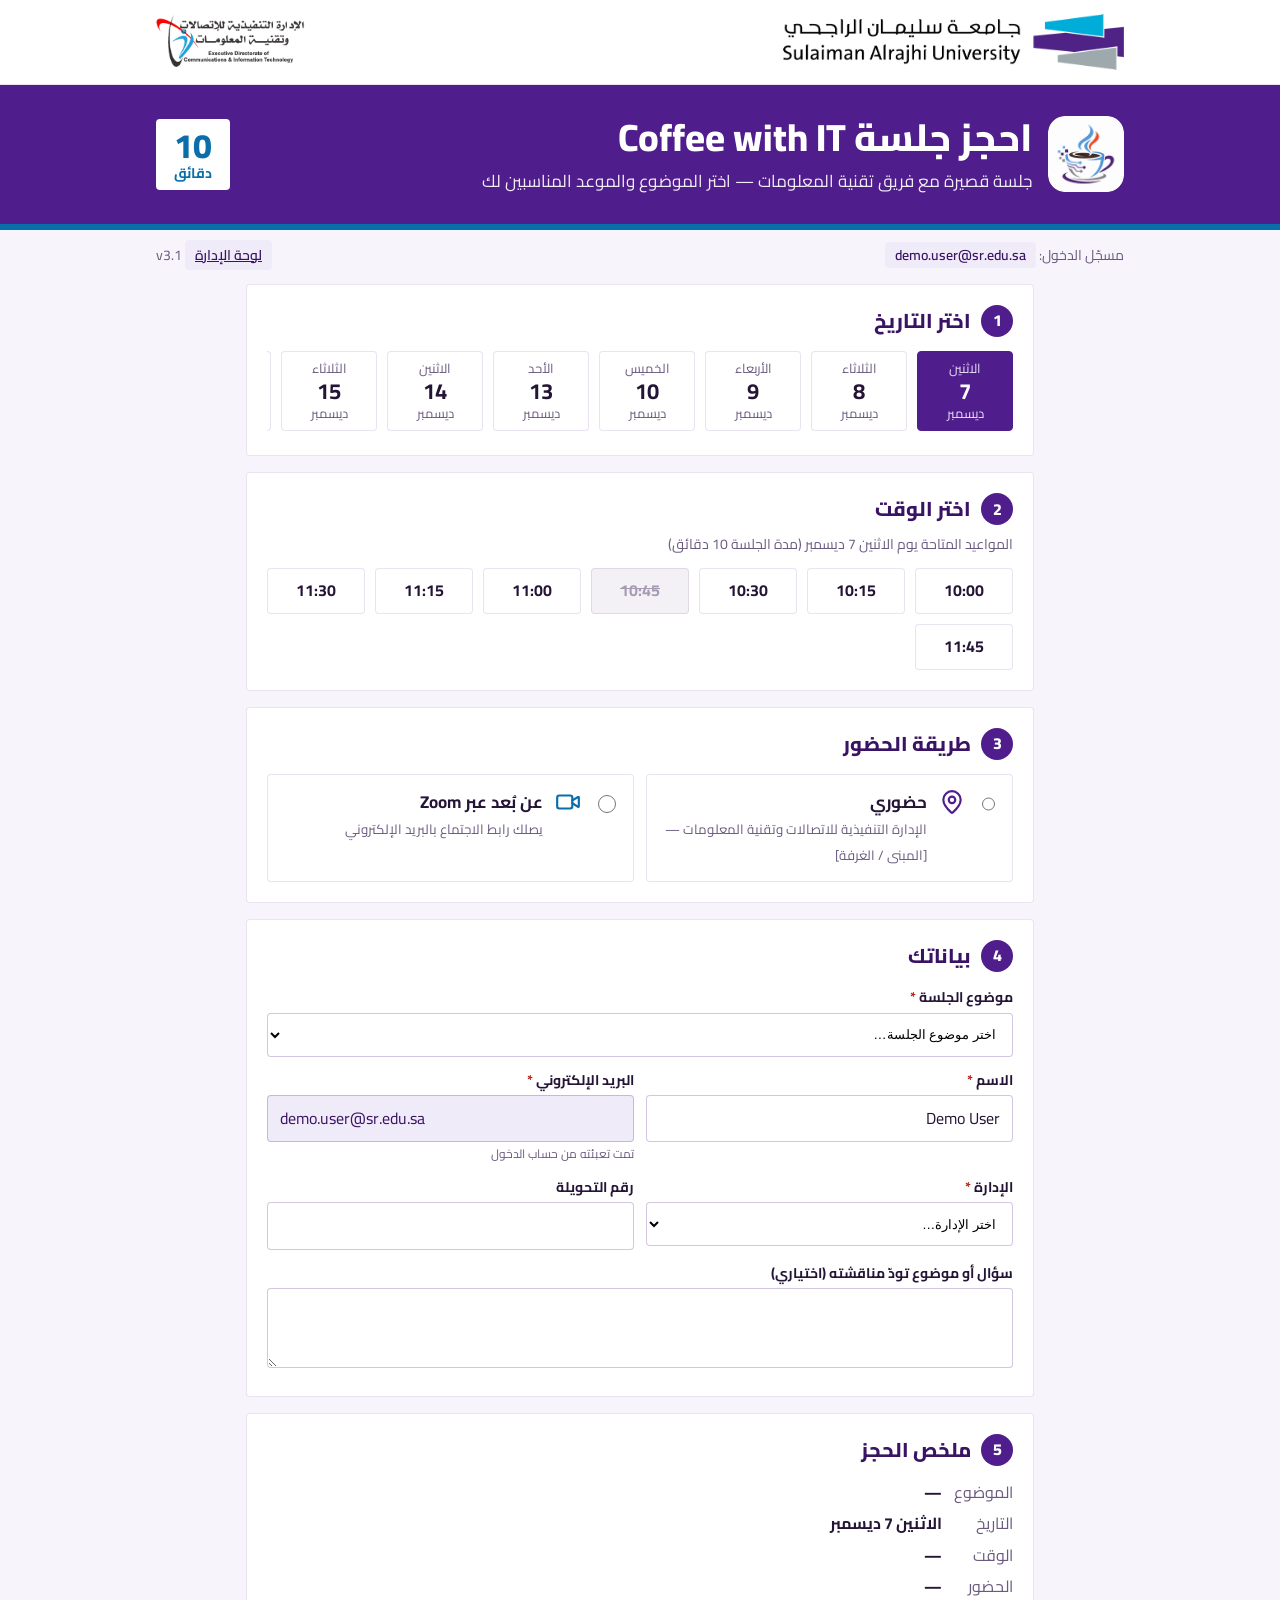
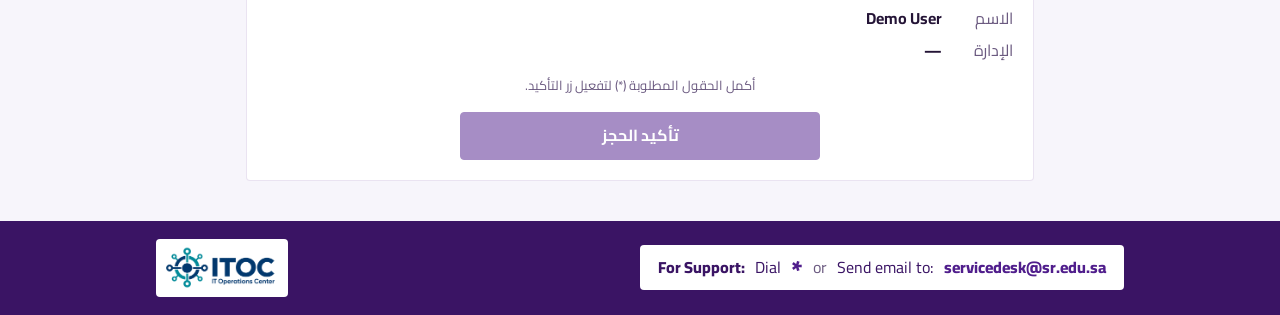
==== commit 4281c504: "Add files via upload" ====
--- a/apps-script/Index.html
+++ b/apps-script/Index.html
@@ -138,7 +138,7 @@
 
 <div class="userbar">
   <span>مسجّل الدخول: <span class="chip en" id="who">…</span></span>
-  <span><a id="adminLink" class="chip" href="#" target="_top" hidden>لوحة الإدارة</a> <span class="en" id="ver">v2.9</span></span>
+  <span><a id="adminLink" class="chip" href="#" target="_top" hidden>لوحة الإدارة</a> <span class="en" id="ver">v3.1</span></span>
 </div>
 
 <main>
@@ -266,7 +266,7 @@
     }
     return {
       getInitData: function () {
-        return Promise.resolve({ email: 'demo.user@sr.edu.sa', version: '2.9', sessionMinutes: 10,
+        return Promise.resolve({ email: 'demo.user@sr.edu.sa', version: '3.1', sessionMinutes: 10,
           topic: 'حماية بيانات الاجتماعات عند استخدام Read AI',
           onsiteLocation: 'الإدارة التنفيذية للاتصالات وتقنية المعلومات — [المبنى / الغرفة]',
           days: days(), myBookings: mine.slice(), isAdmin: true, adminUrl: '#admin',
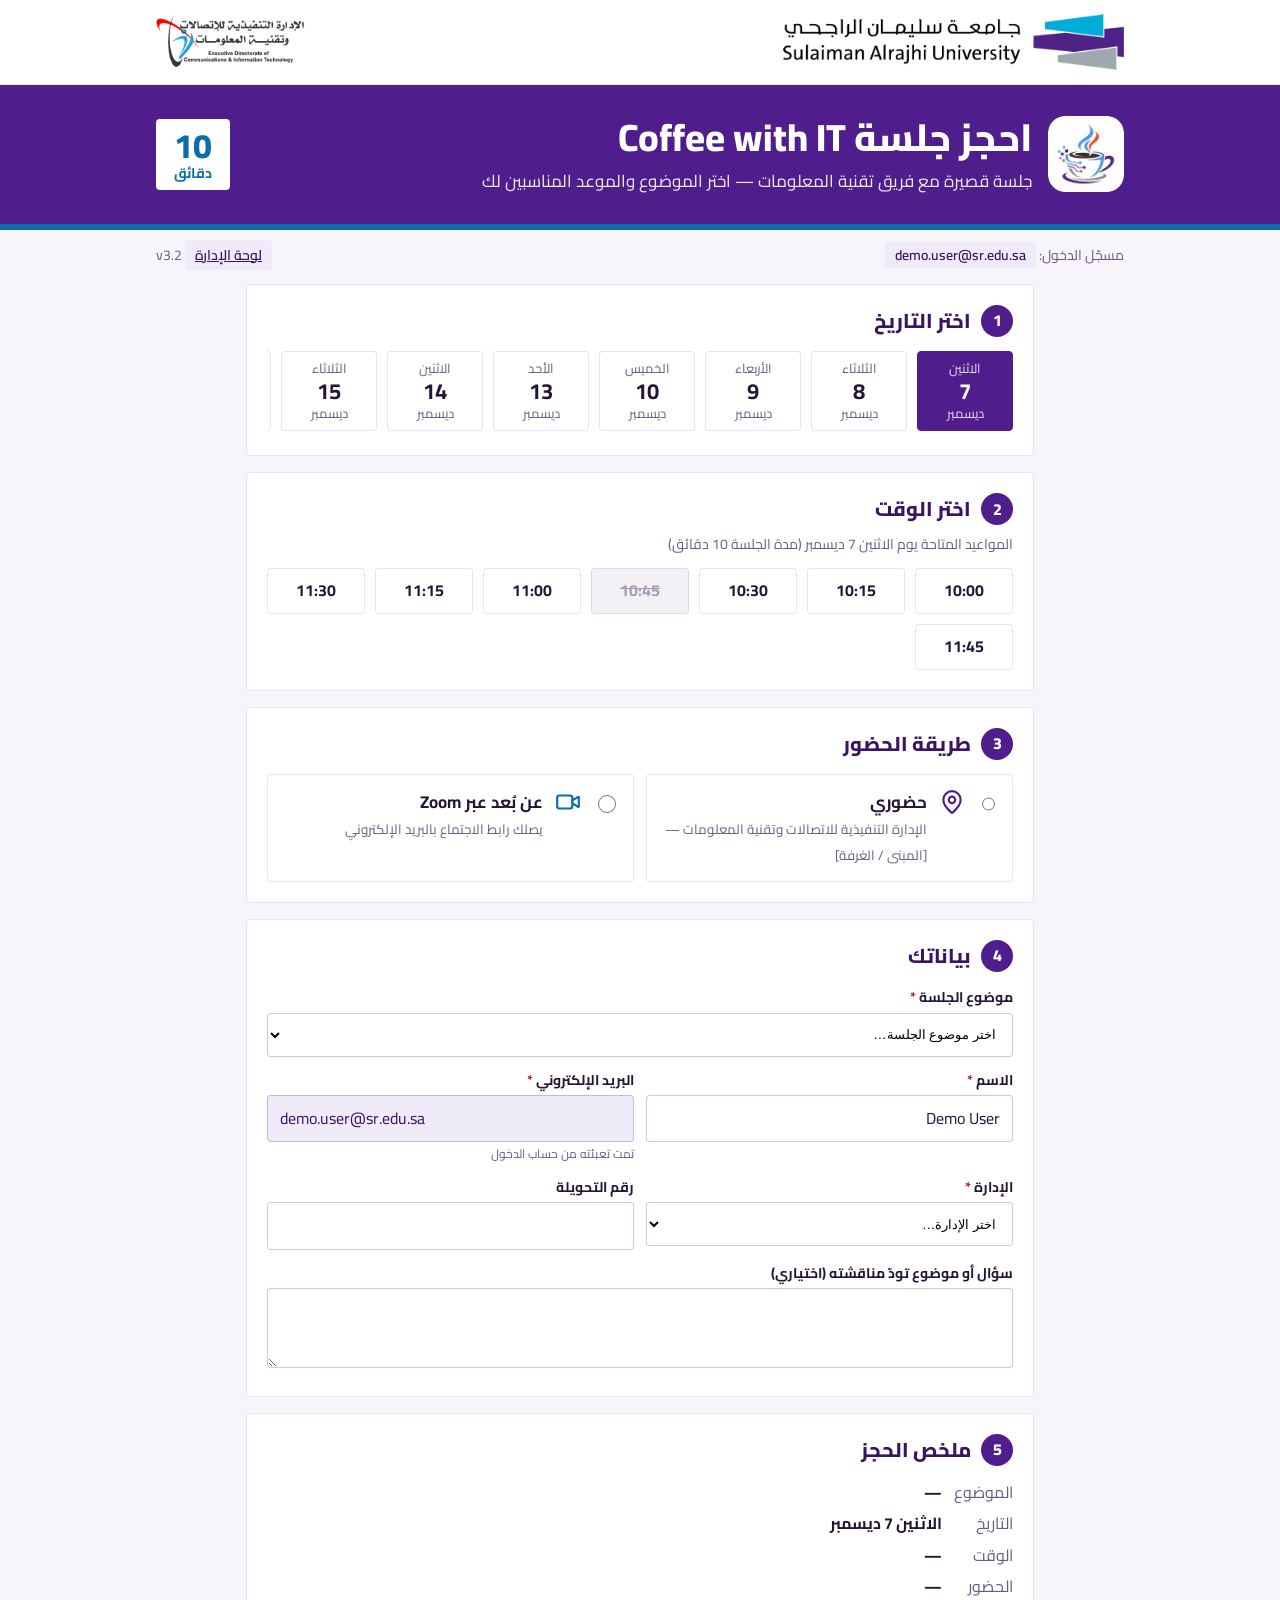
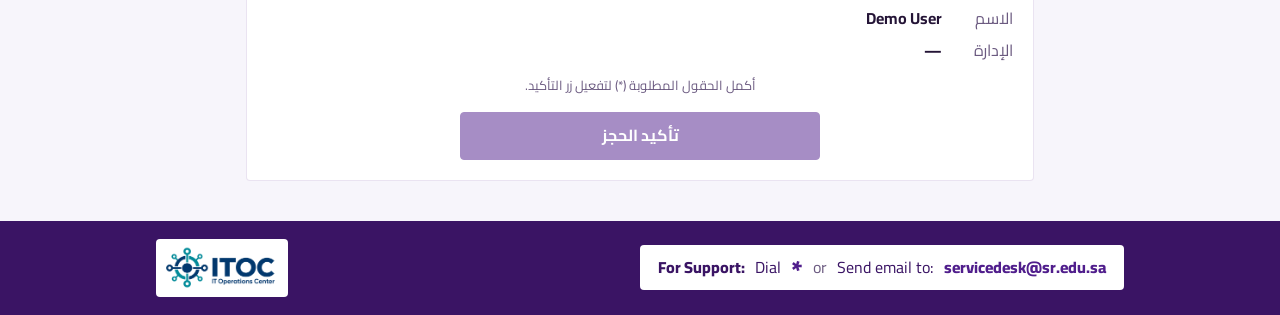
==== commit 49efd5d0: "Add files via upload" ====
--- a/apps-script/Index.html
+++ b/apps-script/Index.html
@@ -138,7 +138,7 @@
 
 <div class="userbar">
   <span>مسجّل الدخول: <span class="chip en" id="who">…</span></span>
-  <span><a id="adminLink" class="chip" href="#" target="_top" hidden>لوحة الإدارة</a> <span class="en" id="ver">v3.1</span></span>
+  <span><a id="adminLink" class="chip" href="#" target="_top" hidden>لوحة الإدارة</a> <span class="en" id="ver">v3.2</span></span>
 </div>
 
 <main>
@@ -266,7 +266,7 @@
     }
     return {
       getInitData: function () {
-        return Promise.resolve({ email: 'demo.user@sr.edu.sa', version: '3.1', sessionMinutes: 10,
+        return Promise.resolve({ email: 'demo.user@sr.edu.sa', version: '3.2', sessionMinutes: 10,
           topic: 'حماية بيانات الاجتماعات عند استخدام Read AI',
           onsiteLocation: 'الإدارة التنفيذية للاتصالات وتقنية المعلومات — [المبنى / الغرفة]',
           days: days(), myBookings: mine.slice(), isAdmin: true, adminUrl: '#admin',
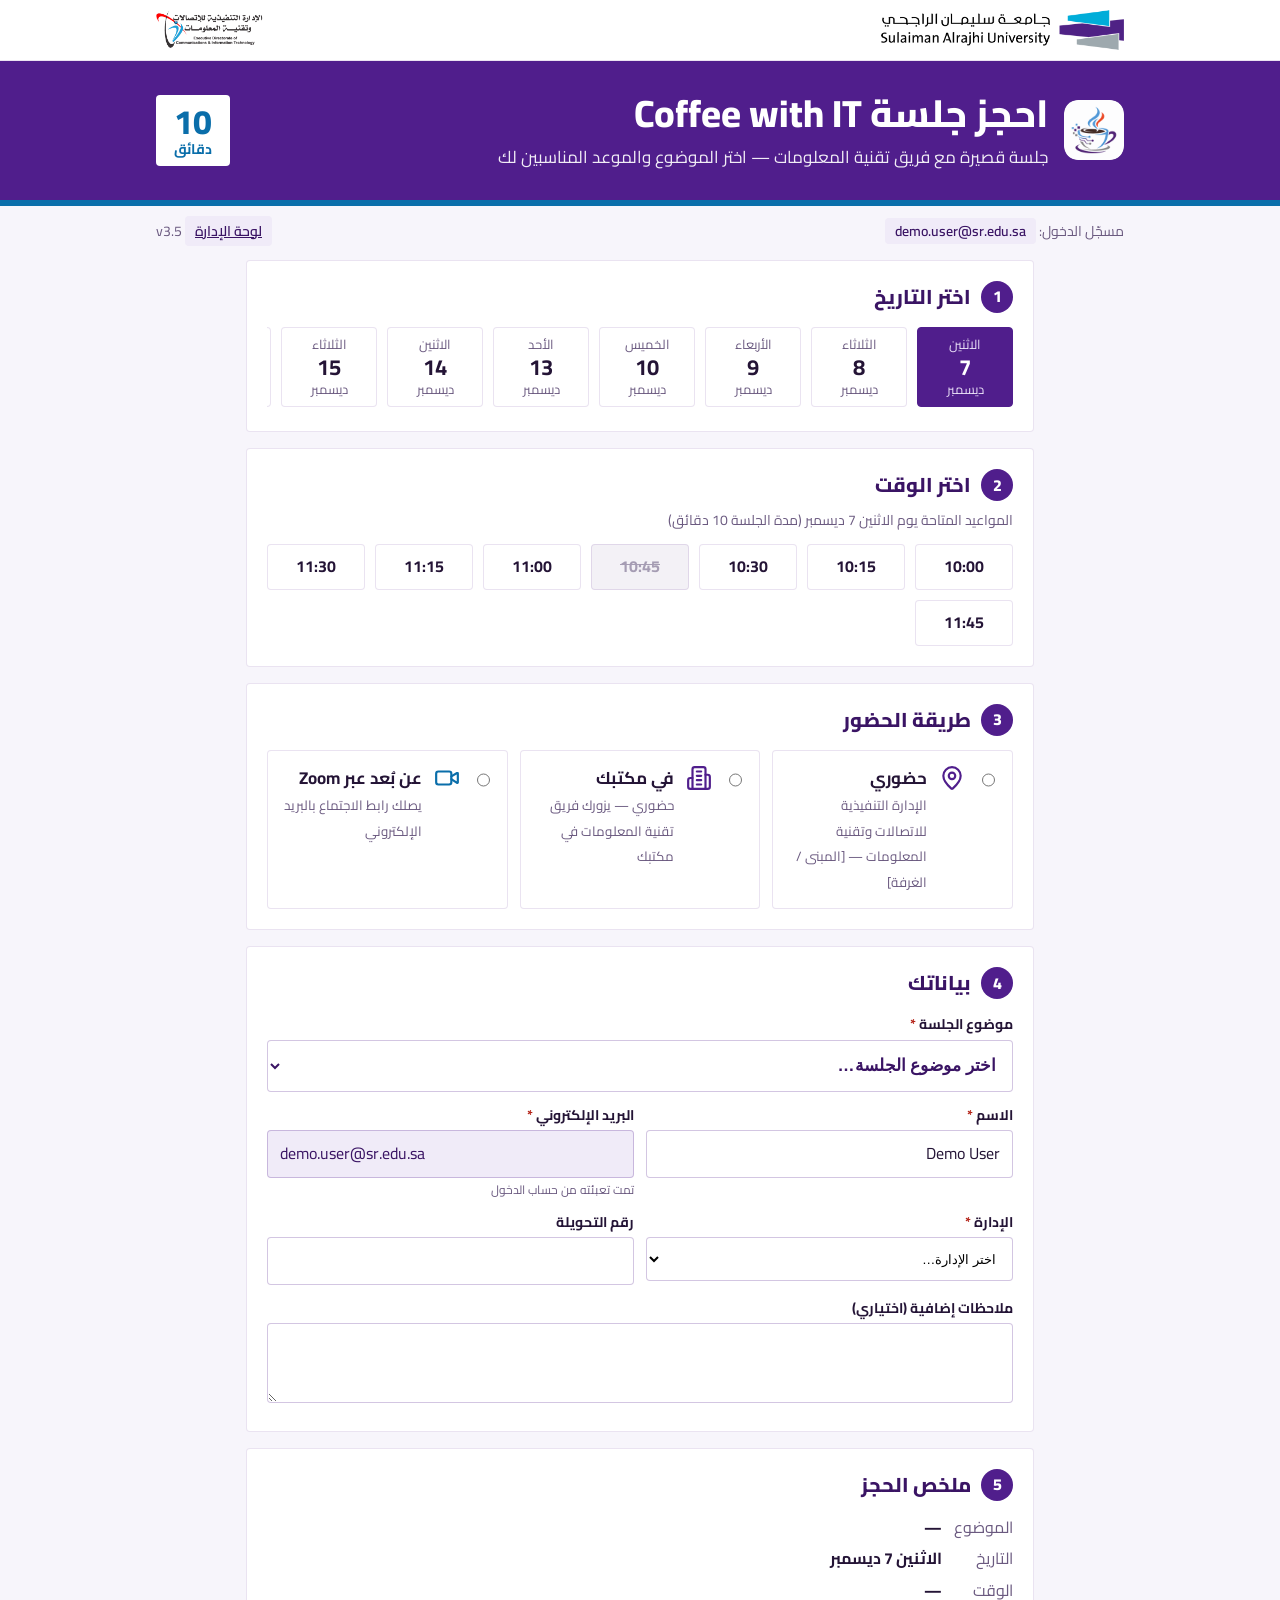
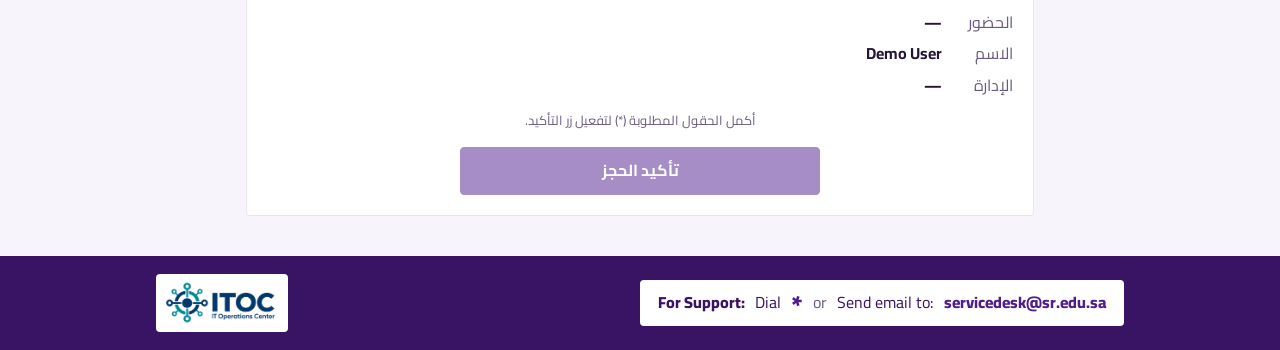
==== commit e8f66151: "Add files via upload" ====
--- a/apps-script/Index.html
+++ b/apps-script/Index.html
@@ -20,8 +20,8 @@
 
 /* header band */
 .brand{background:#fff;border-bottom:1px solid var(--border)}
-.brand .in{max-width:1000px;margin:0 auto;padding:14px 16px;display:flex;justify-content:space-between;align-items:center;gap:16px}
-.brand img{display:block;height:56px;width:auto;max-width:46%}
+.brand .in{max-width:1000px;margin:0 auto;padding:10px 16px;display:flex;justify-content:space-between;align-items:center;gap:16px}
+.brand img{display:block;height:40px;width:auto;max-width:46%}
 .hero{background:var(--purple);color:#fff;position:relative}
 .hero::after{content:"";position:absolute;inset:auto 0 0 0;height:6px;background:var(--blue)}
 .hero .in{max-width:1000px;margin:0 auto;padding:28px 16px 34px;display:flex;flex-wrap:wrap;align-items:center;gap:18px;justify-content:space-between}
@@ -55,8 +55,16 @@
 .time[aria-pressed="true"]{background:var(--purple);border-color:var(--purple);color:#fff}
 .time:disabled{background:#f3f1f6;color:#a59cb3;cursor:not-allowed;text-decoration:line-through}
 
-.modes{display:grid;grid-template-columns:repeat(2,minmax(0,1fr));gap:12px}
-@media (max-width:560px){.modes{grid-template-columns:minmax(0,1fr)}}
+.modes{display:grid;grid-template-columns:repeat(3,minmax(0,1fr));gap:12px}
+@media (max-width:820px){.modes{grid-template-columns:minmax(0,1fr)}}
+.office-box{margin-top:12px;border:1px solid var(--purple);background:var(--purple-light);border-radius:var(--radius);padding:14px}
+.office-box .fields{grid-template-columns:repeat(2,minmax(0,1fr))}
+.office-box p{margin:0 0 10px;font-size:14px;color:var(--purple-dark);font-weight:700}
+#topic2{font-size:17px;font-weight:700;min-height:52px;color:var(--purple-dark)}
+#topic2 option{font-size:17px;font-weight:600;color:var(--ink);padding:6px}
+#topic2 option[value="__other"]{color:var(--purple);font-weight:800}
+.topic-other{margin-top:10px}
+.topic-other textarea{font-size:16px}
 .mode{display:flex;gap:12px;align-items:flex-start;border:1px solid var(--border);border-radius:var(--radius);padding:14px;cursor:pointer;background:#fff}
 .mode input{margin-top:6px;accent-color:var(--purple);width:18px;height:18px}
 .mode b{display:block;font-size:17px}
@@ -116,7 +124,9 @@
 .itoc{display:block;background:#fff;border-radius:var(--radius);padding:6px 10px;line-height:0}
 .itoc img{height:46px;width:auto;display:block}
 .itoc:focus-visible{outline:2px solid #fff;outline-offset:2px}
+
 </style>
+<link rel="stylesheet" href="https://ictsru.github.io/brand/css/sru-tech-bg.css">
 </head>
 <body>
 
@@ -125,9 +135,9 @@
   <img src="[data-uri]" alt="الإدارة التنفيذية للاتصالات وتقنية المعلومات">
 </div></div>
 
-<section class="hero"><div class="in">
+<section class="hero sru-tech-bg"><div class="in">
   <div style="display:flex;align-items:center;gap:16px">
-    <span class="cwit-mark"><img src="[data-uri]" alt="Coffee with IT — قهوة مع تقنية المعلومات" width="76" height="76" style="display:block;width:76px;height:76px;border-radius:17px"></span>
+    <span class="cwit-mark"><img src="[data-uri]" alt="Coffee with IT — قهوة مع تقنية المعلومات" width="60" height="60" style="display:block;width:60px;height:60px;border-radius:14px"></span>
     <div>
     <h1>احجز جلسة <span class="en">Coffee with IT</span></h1>
     <p id="topic">جلسة قصيرة مع فريق تقنية المعلومات — اختر الموضوع والموعد المناسبين لك</p>
@@ -138,7 +148,7 @@
 
 <div class="userbar">
   <span>مسجّل الدخول: <span class="chip en" id="who">…</span></span>
-  <span><a id="adminLink" class="chip" href="#" target="_top" hidden>لوحة الإدارة</a> <span class="en" id="ver">v3.2</span></span>
+  <span><a id="adminLink" class="chip" href="#" target="_top" hidden>لوحة الإدارة</a> <span class="en" id="ver">v3.5</span></span>
 </div>
 
 <main>
@@ -173,22 +183,36 @@
             <span><b>حضوري</b><small id="onsiteText">في مقر الإدارة التنفيذية للاتصالات وتقنية المعلومات</small></span>
           </label>
           <label class="mode">
+            <input type="radio" name="mode" value="office">
+            <svg aria-hidden="true" width="26" height="26" viewBox="0 0 24 24" fill="none" stroke="#501e8c" stroke-width="2" stroke-linecap="round" stroke-linejoin="round"><path d="M6 22V4a2 2 0 0 1 2-2h8a2 2 0 0 1 2 2v18Z"/><path d="M6 12H4a2 2 0 0 0-2 2v6a2 2 0 0 0 2 2h2"/><path d="M18 9h2a2 2 0 0 1 2 2v9a2 2 0 0 1-2 2h-2"/><path d="M10 6h4"/><path d="M10 10h4"/><path d="M10 14h4"/><path d="M10 18h4"/></svg>
+            <span><b>في مكتبك</b><small>حضوري — يزورك فريق تقنية المعلومات في مكتبك</small></span>
+          </label>
+          <label class="mode">
             <input type="radio" name="mode" value="zoom">
             <svg aria-hidden="true" width="26" height="26" viewBox="0 0 24 24" fill="none" stroke="#0a6eaa" stroke-width="2" stroke-linecap="round" stroke-linejoin="round"><path d="m16 13 5.223 3.482a.5.5 0 0 0 .777-.416V7.87a.5.5 0 0 0-.752-.432L16 10.5"/><rect x="2" y="6" width="14" height="12" rx="2"/></svg>
             <span><b>عن بُعد عبر <span class="en">Zoom</span></b><small>يصلك رابط الاجتماع بالبريد الإلكتروني</small></span>
           </label>
         </div>
+        <div class="office-box" id="officeBox" hidden>
+          <p>أين مكتبك؟</p>
+          <div class="fields">
+            <div class="field"><label for="building">رقم المبنى <span class="req">*</span></label><input id="building" maxlength="30" inputmode="text" placeholder="مثال: 1"></div>
+            <div class="field"><label for="office">رقم المكتب <span class="req">*</span></label><input id="office" maxlength="30" inputmode="text" placeholder="مثال: 2122"></div>
+          </div>
+        </div>
       </section>
 
       <section class="card">
         <h2 class="step"><i>4</i>بياناتك</h2>
         <div class="fields">
-          <div class="field full"><label for="topic2">موضوع الجلسة <span class="req">*</span></label><select id="topic2" required><option value="">اختر موضوع الجلسة…</option></select></div>
+          <div class="field full"><label for="topic2">موضوع الجلسة <span class="req">*</span></label><select id="topic2" required><option value="">اختر موضوع الجلسة…</option></select>
+            <div class="topic-other" id="topicOtherBox" hidden><label for="topicOther">اكتب الموضوع أو السؤال الذي تود مناقشته <span class="req">*</span></label>
+              <textarea id="topicOther" maxlength="200" placeholder="مثال: كيف أشارك ملفًا كبيرًا مع جهة خارجية بأمان؟"></textarea><small class="fhint"><span id="toCount">0</span> / 200</small></div></div>
           <div class="field"><label for="name">الاسم <span class="req">*</span></label><input id="name" autocomplete="name" required maxlength="80"></div>
           <div class="field"><label for="email">البريد الإلكتروني <span class="req">*</span></label><input id="email" type="email" dir="ltr" autocomplete="email" required maxlength="120" placeholder="name@sr.edu.sa"><small class="fhint" id="emailHint" hidden>تمت تعبئته من حساب الدخول</small></div>
           <div class="field"><label for="dept">الإدارة <span class="req">*</span></label><select id="dept" required><option value="">اختر الإدارة…</option></select></div>
           <div class="field"><label for="ext">رقم التحويلة</label><input id="ext" inputmode="numeric" maxlength="20"></div>
-          <div class="field full"><label for="notes">سؤال أو موضوع تودّ مناقشته (اختياري)</label><textarea id="notes" maxlength="300"></textarea></div>
+          <div class="field full"><label for="notes">ملاحظات إضافية (اختياري)</label><textarea id="notes" maxlength="300"></textarea></div>
         </div>
       </section>
 
@@ -218,7 +242,7 @@
 
 </main>
 
-<footer><div class="in">
+<footer class="sru-tech-bg-dark"><div class="in">
   <div class="support"><b>For Support:</b> Dial <span class="star" aria-label="star">*</span> <span class="or">or</span> Send email to: <a href="mailto:servicedesk@sr.edu.sa">servicedesk@sr.edu.sa</a></div>
   <a class="itoc" href="https://ictsru.github.io/ITOC/#forms" target="_blank" rel="noopener" title="ITOC — IT Operations Center"><img src="[data-uri]" alt="ITOC — IT Operations Center"></a>
 </div></footer>
@@ -230,6 +254,15 @@
   var MONTHS = ['يناير','فبراير','مارس','أبريل','مايو','يونيو','يوليو','أغسطس','سبتمبر','أكتوبر','نوفمبر','ديسمبر'];
   /* SRU departments — verbatim from sru-departments/assets/departments.json (Oct 2026) */
   var DEPARTMENTS = [{"label": "مكتب رئيس الجامعة", "items": ["مكتب رئيس الجامعة", "وحدة التوعية الفكرية", "مركز القيم والسلوك المهني", "مكتب إدارة الاستراتيجية", "إدارة التميز المؤسسي", "إدارة الاتصال المؤسسي", "إدارة المسؤولية المجتمعية", "إدارة المراجعة الداخلية", "مكتب الحوكمة وإدارة المخاطر والالتزام", "إدارة الشؤون القانونية"]}, {"label": "الإدارة التنفيذية لتطوير الأعمال", "items": ["الإدارة التنفيذية لتطوير الأعمال", "إدارة التدريب والاستشارات", "مركز التدريب", "مركز الاستشارات", "إدارة الشراكات", "إدارة تطوير المنتجات والخدمات", "مركز الابتكار وريادة الأعمال"]}, {"label": "عمداء الكليات", "items": ["عمداء الكليات", "كلية الطب", "كلية التمريض", "كلية الأعمال", "كلية العلوم التطبيقية"]}, {"label": "نائب الرئيس للشؤون الأكاديمية", "items": ["نائب الرئيس للشؤون الأكاديمية", "النائب المساعد لتجربة الطالب", "مكتب القبول", "سند", "مكتب المنح والحلول المالية", "مكتب التسجيل والإرشاد الأكاديمي", "إدارة الحياة الجامعية", "مكتب رعاية الخريجين", "النائب المساعد للتميز الأكاديمي", "مركز التعليم والتعلم", "قسم المهارات والمعارف الأساسية", "مركز التقييم والقياس", "إدارة التجهيزات التعليمية", "مكتب الاعتماد الأكاديمي", "النائب المساعد للدراسات العليا والبحث العلمي", "مكتب الدراسات العليا", "مكتب البحث العلمي"], "parents": {"سند": "مكتب القبول"}}, {"label": "المجلس العلمي", "items": ["المجلس العلمي"]}, {"label": "المشرفة على القسم النسائي", "items": ["المشرفة على القسم النسائي", "شطر الطالبات"]}, {"label": "الإدارة التنفيذية للاتصالات وتقنية المعلومات", "items": ["الإدارة التنفيذية للاتصالات وتقنية المعلومات", "إدارة الأمن السيبراني", "إدارة التحول الرقمي", "إدارة تقنية المعلومات", "مكتب إدارة البيانات"]}, {"label": "الإدارة التنفيذية للخدمات المشتركة", "items": ["الإدارة التنفيذية للخدمات المشتركة", "إدارة الشؤون المالية", "إدارة رأس المال البشري", "إدارة المرافق", "الإدارة الهندسية", "إدارة المشتريات", "إدارة المستودعات"]}];
+  var OTHER = '__other';
+  var MODE_TXT = { onsite: 'حضوري', office: 'حضوري — في مكتبك', zoom: 'عن بُعد (Zoom)' };
+  function isOther() { return $('topic2').value === OTHER; }
+  function topicText() { return isOther() ? $('topicOther').value.trim() : $('topic2').value; }
+  function officeOk() { return state.mode !== 'office' || ($('building').value.trim() && $('office').value.trim()); }
+  function modeText() {
+    if (!state.mode) return '—';
+    return MODE_TXT[state.mode] + (state.mode === 'office' && $('building').value.trim() ? ' (مبنى ' + $('building').value.trim() + ' — مكتب ' + ($('office').value.trim() || '…') + ')' : '');
+  }
   var state = { days: [], date: null, time: null, mode: null, busy: false, booked: false };
   var $ = function (id) { return document.getElementById(id); };
 
@@ -266,7 +299,7 @@
     }
     return {
       getInitData: function () {
-        return Promise.resolve({ email: 'demo.user@sr.edu.sa', version: '3.2', sessionMinutes: 10,
+        return Promise.resolve({ email: 'demo.user@sr.edu.sa', version: '3.5', sessionMinutes: 10,
           topic: 'حماية بيانات الاجتماعات عند استخدام Read AI',
           onsiteLocation: 'الإدارة التنفيذية للاتصالات وتقنية المعلومات — [المبنى / الغرفة]',
           days: days(), myBookings: mine.slice(), isAdmin: true, adminUrl: '#admin',
@@ -276,8 +309,8 @@
         if (mine.length) return Promise.reject(new Error('لديك حجز قائم بالفعل. يمكنك إلغاؤه من «حجوزاتي» ثم الحجز من جديد.'));
         booked[p.date + p.time] = 1;
         var b = { id: 'CWI-DEMO-' + Math.random().toString(36).slice(2, 6).toUpperCase(), date: p.date, time: p.time,
-          endTime: addMin(p.time, 10), mode: p.mode, modeLabel: p.mode === 'zoom' ? 'عن بُعد (Zoom)' : 'حضوري',
-          where: p.mode === 'zoom' ? 'https://zoom.us/j/…' : 'الإدارة التنفيذية للاتصالات وتقنية المعلومات', name: p.name, topic: p.topic };
+          endTime: addMin(p.time, 10), mode: p.mode, modeLabel: MODE_TXT[p.mode],
+          where: p.mode === 'zoom' ? 'https://zoom.us/j/…' : (p.mode === 'office' ? 'مبنى ' + p.building + ' — مكتب ' + p.office : 'الإدارة التنفيذية للاتصالات وتقنية المعلومات'), name: p.name, topic: p.topicOther ? p.customTopic : p.topic };
         mine.push({ id: b.id, date: b.date, time: b.time, modeLabel: b.modeLabel });
         return new Promise(function (r) { setTimeout(function () { r(b); }, 400); });
       },
@@ -344,14 +377,14 @@
     var v = {
       Date: state.date ? longDate(state.date) : '—',
       Time: state.time ? range(state.time) : '—',
-      Topic: $('topic2').value || '—',
-      Mode: state.mode === 'zoom' ? 'عن بُعد (Zoom)' : state.mode === 'onsite' ? 'حضوري' : '—'
+      Topic: topicText() || '—',
+      Mode: modeText()
     };
     // side summary + bottom summary (after «بياناتك») show the same values and share one state
     ['Date', 'Time', 'Topic', 'Mode'].forEach(function (k) { $('s2' + k).textContent = v[k]; });
     $('s2Name').textContent = $('name').value.trim() || '—';
     $('s2Dept').textContent = $('dept').value || '—';
-    var ready = !!(state.date && state.time && state.mode && $('name').value.trim() && validEmail($('email').value.trim()) && $('dept').value && $('topic2').value);
+    var ready = !!(state.date && state.time && state.mode && $('name').value.trim() && validEmail($('email').value.trim()) && $('dept').value && topicText().length >= (isOther() ? 3 : 1) && officeOk());
     $('s2Hint').hidden = ready || state.booked;
     ['submit2'].forEach(function (id) {
       var b = $(id);
@@ -379,15 +412,19 @@
   function submit() {
     showMsg('');
     if (!$('topic2').value) { showMsg('يرجى اختيار موضوع الجلسة.'); $('topic2').focus(); return; }
+    if (isOther() && topicText().length < 3) { showMsg('يرجى كتابة الموضوع أو السؤال الذي تود مناقشته.'); $('topicOther').focus(); return; }
+    if (state.mode === 'office' && !$('building').value.trim()) { showMsg('يرجى إدخال رقم المبنى.'); $('building').focus(); return; }
+    if (state.mode === 'office' && !$('office').value.trim()) { showMsg('يرجى إدخال رقم المكتب.'); $('office').focus(); return; }
     if (!$('name').value.trim()) { showMsg('يرجى إدخال الاسم.'); $('name').focus(); return; }
     if (!validEmail($('email').value.trim())) { showMsg('يرجى إدخال بريد إلكتروني صحيح.'); $('email').focus(); return; }
     if (!$('dept').value) { showMsg('يرجى اختيار الإدارة.'); $('dept').focus(); return; }
     state.busy = true; renderSummary();
     call('book', { date: state.date, time: state.time, mode: state.mode, name: $('name').value,
-      topic: $('topic2').value, email: $('email').value.trim(), department: $('dept').value, extension: $('ext').value, notes: $('notes').value })
+      topic: isOther() ? '' : $('topic2').value, topicOther: isOther(), customTopic: isOther() ? topicText() : '',
+      building: state.mode === 'office' ? $('building').value.trim() : '', office: state.mode === 'office' ? $('office').value.trim() : '', email: $('email').value.trim(), department: $('dept').value, extension: $('ext').value, notes: $('notes').value })
       .then(function (b) {
         var dl = $('doneDl'); dl.innerHTML = '';
-        [['رقم الحجز', b.id], ['الموضوع', b.topic || $('topic2').value], ['التاريخ', longDate(b.date)], ['الوقت', 'من ' + b.time + ' إلى ' + b.endTime], ['الحضور', b.modeLabel]]
+        [['رقم الحجز', b.id], ['الموضوع', b.topic || topicText()], ['التاريخ', longDate(b.date)], ['الوقت', 'من ' + b.time + ' إلى ' + b.endTime], ['الحضور', b.modeLabel + (b.mode === 'office' && b.where ? ' · ' + b.where : '')]]
           .forEach(function (r) { dl.appendChild(el('dt', { text: r[0] })); dl.appendChild(el('dd', { text: r[1] })); });
         state.booked = true;
         $('form').hidden = true; $('done').hidden = false;
@@ -446,17 +483,27 @@
     while (sel.options.length > 1) sel.remove(1);
     list = list.map(function (t) { return String(t).replace(/[\s\u00A0]+/g, ' ').trim(); });
     list.forEach(function (t) { sel.appendChild(el('option', { value: t, text: t })); });
-    if (list.indexOf(cur) !== -1) sel.value = cur; else if (list.length === 1) sel.value = list[0];
-  }
+    sel.appendChild(el('option', { value: OTHER, text: '✎ موضوع آخر أو سؤال تود مناقشته…' }));
+    if (list.indexOf(cur) !== -1 || cur === OTHER) sel.value = cur; else if (list.length === 1) sel.value = list[0];
+    syncTopicOther();
+  }
+  function syncTopicOther() { var o = isOther(); $('topicOtherBox').hidden = !o; $('topicOther').required = o; }
   function validEmail(v) { return /^[^\s@]+@[^\s@]+\.[^\s@]+$/.test(v); }
 
   document.querySelectorAll('input[name="mode"]').forEach(function (r) {
-    r.addEventListener('change', function () { state.mode = r.value; renderSummary(); });
+    r.addEventListener('change', function () {
+      state.mode = r.value;
+      var off = state.mode === 'office'; $('officeBox').hidden = !off; $('building').required = off; $('office').required = off;
+      if (off && !$('building').value) $('building').focus();
+      renderSummary();
+    });
   });
+  ['building', 'office'].forEach(function (id) { $(id).addEventListener('input', renderSummary); });
+  $('topicOther').addEventListener('input', function () { $('toCount').textContent = $('topicOther').value.length; renderSummary(); });
   $('name').addEventListener('input', renderSummary);
   $('email').addEventListener('input', renderSummary);
   $('dept').addEventListener('change', renderSummary);
-  $('topic2').addEventListener('change', renderSummary);
+  $('topic2').addEventListener('change', function () { syncTopicOther(); if (isOther()) $('topicOther').focus(); renderSummary(); });
   $('submit2').addEventListener('click', function () { if (!state.booked) submit(); });
   $('again').addEventListener('click', function () {
     $('done').hidden = true; $('form').hidden = false; state.time = null; state.booked = false; renderAll();
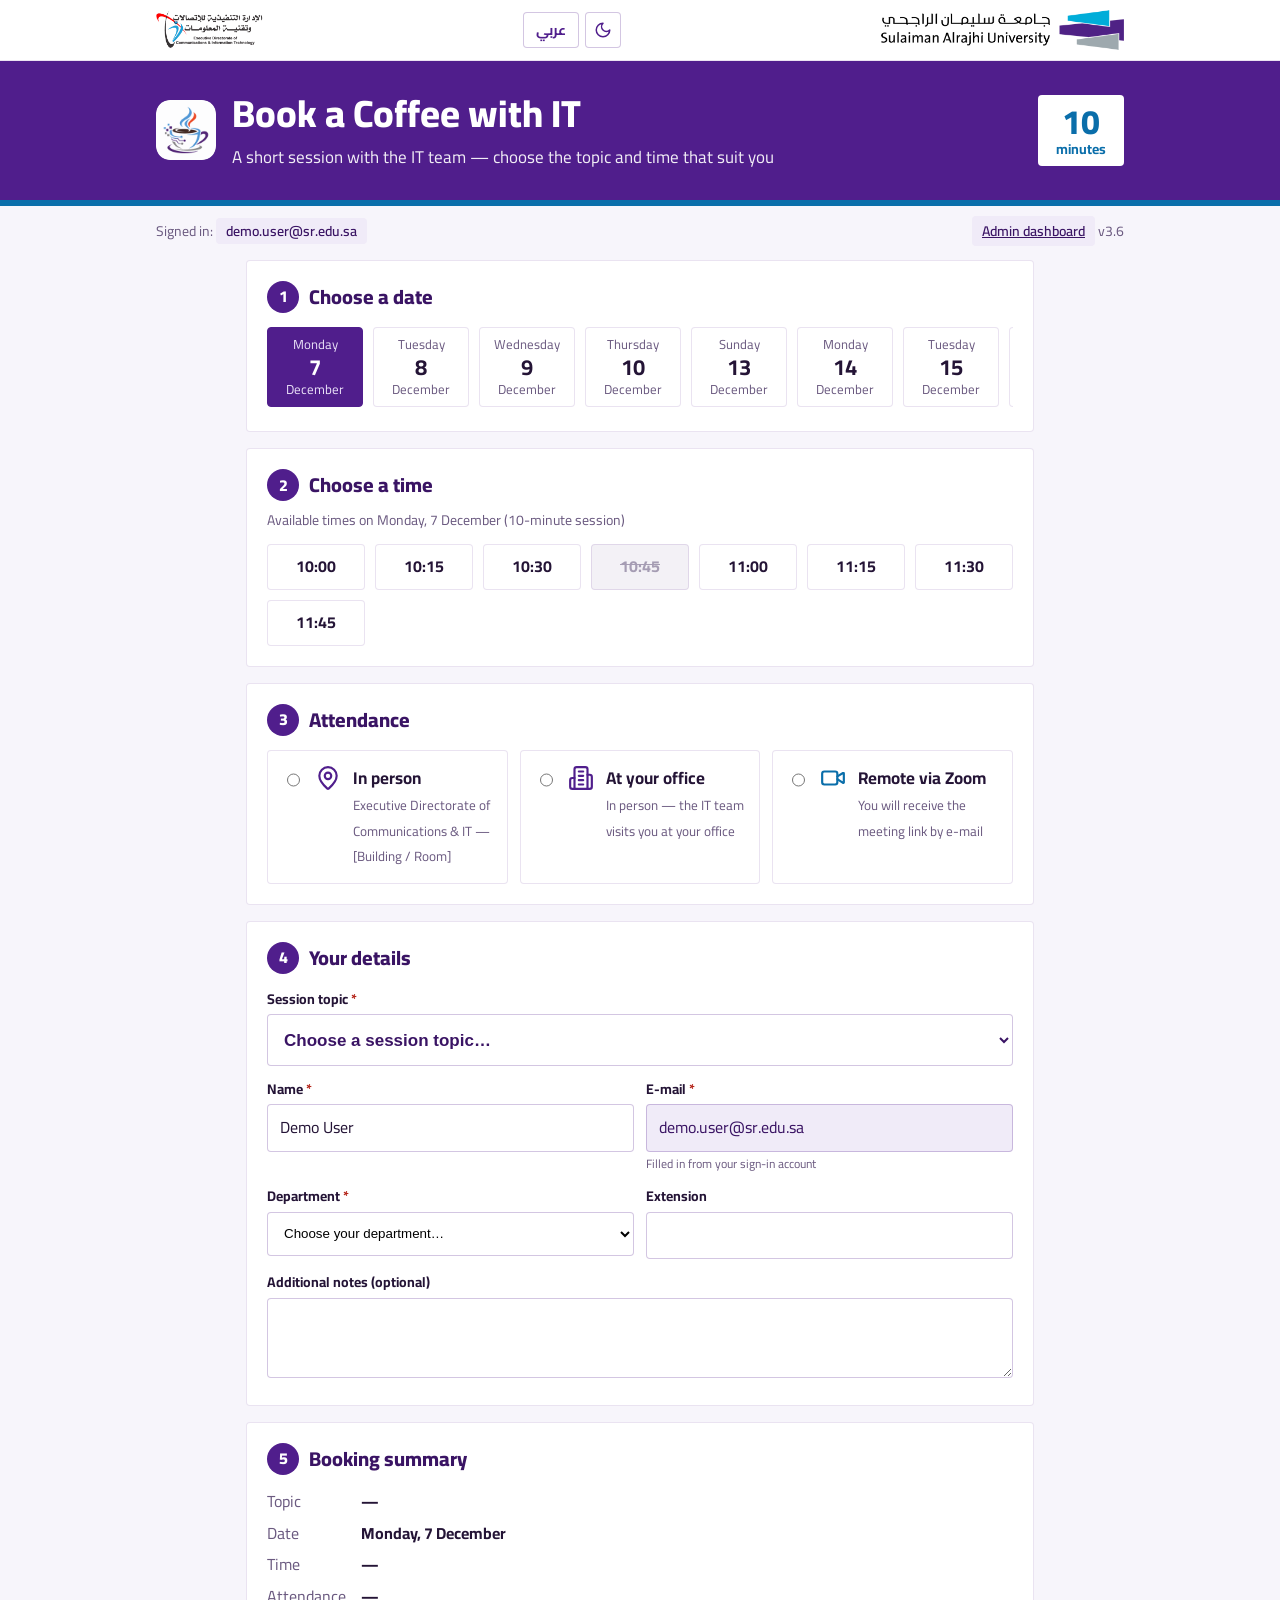
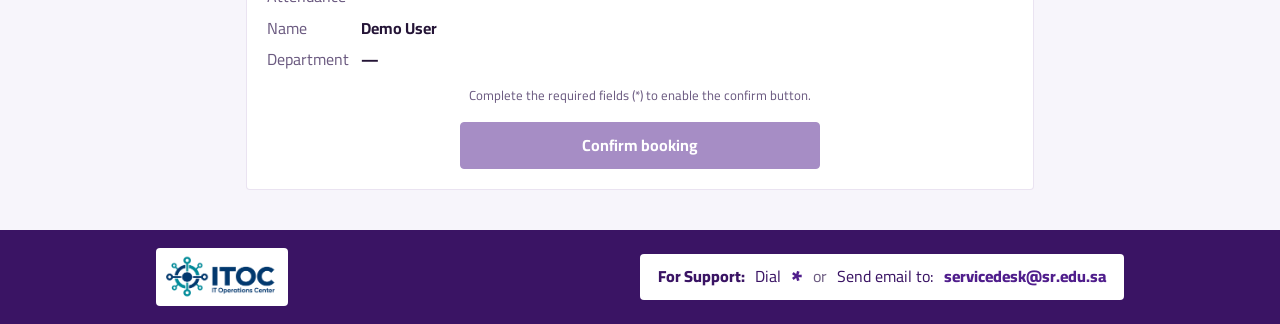
==== commit 0c5843aa: "Add files via upload" ====
--- a/apps-script/Index.html
+++ b/apps-script/Index.html
@@ -3,6 +3,215 @@
 <head>
 <meta charset="utf-8">
 <meta name="viewport" content="width=device-width, initial-scale=1">
+<script id="cwi-runtime">/* Coffee with IT · language + theme · v1.0 (app v3.6)
+   - Language: saved choice › ?lang= in the URL › browser language. Theme: saved choice › device setting (follows it live).
+   - The page markup stays Arabic; this layer translates text nodes and attributes (placeholder, title, aria-label, alt)
+     with the EN dictionary and the patterns below, including content rendered later (MutationObserver).
+   - Mark any element with data-noi18n to leave it untouched. */
+(function () {
+  'use strict';
+  var KL = 'cwit.lang', KT = 'cwit.theme';
+  function get(k) { try { return localStorage.getItem(k); } catch (e) { return null; } }
+  function put(k, v) { try { localStorage.setItem(k, v); } catch (e) {} }
+  function qp(name) { var m = new RegExp('[?&]' + name + '=([^&#]*)').exec(location.search); return m ? decodeURIComponent(m[1]) : ''; }
+  var mq = window.matchMedia ? window.matchMedia('(prefers-color-scheme: dark)') : null;
+  function sysTheme() { return mq && mq.matches ? 'dark' : 'light'; }
+  var urlLang = qp('lang'), urlTheme = qp('theme');
+  if (urlLang === 'ar' || urlLang === 'en') put(KL, urlLang);
+  if (urlTheme === 'dark' || urlTheme === 'light') put(KT, urlTheme);
+  var lang = get(KL), theme = get(KT);
+  var CWI = window.CWI = {
+    lang: (lang === 'ar' || lang === 'en') ? lang : (/^ar/i.test((navigator.languages && navigator.languages[0]) || navigator.language || 'ar') ? 'ar' : 'en'),
+    langSet: lang === 'ar' || lang === 'en',
+    theme: (theme === 'dark' || theme === 'light') ? theme : sysTheme(),
+    themeSet: theme === 'dark' || theme === 'light',
+    listeners: [],
+    onChange: function (fn) { CWI.listeners.push(fn); }
+  };
+  function applyRoot() {
+    var h = document.documentElement;
+    h.setAttribute('lang', CWI.lang); h.setAttribute('dir', CWI.lang === 'ar' ? 'rtl' : 'ltr'); h.setAttribute('data-theme', CWI.theme);
+  }
+  applyRoot();
+  if (mq) (mq.addEventListener ? mq.addEventListener.bind(mq, 'change') : mq.addListener.bind(mq))(function () {
+    if (!CWI.themeSet) { CWI.theme = sysTheme(); applyRoot(); syncButtons(); fire('theme'); }
+  });
+
+  /* ---------- translation ---------- */
+  var EN = {"جامعة سليمان الراجحي":"Sulaiman Al Rajhi University","الإدارة التنفيذية للاتصالات وتقنية المعلومات":"Executive Directorate of Communications & IT","Coffee with IT — قهوة مع تقنية المعلومات":"Coffee with IT","حدث خطأ غير متوقع.":"An unexpected error occurred.","جارٍ التحميل…":"Loading…","الأحد":"Sunday","الاثنين":"Monday","الثلاثاء":"Tuesday","الأربعاء":"Wednesday","الخميس":"Thursday","الجمعة":"Friday","السبت":"Saturday","يناير":"January","فبراير":"February","مارس":"March","أبريل":"April","مايو":"May","يونيو":"June","يوليو":"July","أغسطس":"August","سبتمبر":"September","أكتوبر":"October","نوفمبر":"November","ديسمبر":"December","احجز جلسة Coffee with IT":"Book a Coffee with IT session","احجز جلسة":"Book a","جلسة قصيرة مع فريق تقنية المعلومات — اختر الموضوع والموعد المناسبين لك":"A short session with the IT team — choose the topic and time that suit you","مدة الجلسة 10 دقائق":"Session length: 10 minutes","دقائق":"minutes","مسجّل الدخول:":"Signed in:","لوحة الإدارة":"Admin dashboard","جارٍ تحميل المواعيد المتاحة…":"Loading available times…","حجوزاتي القائمة":"My upcoming bookings","اختر التاريخ":"Choose a date","لا توجد مواعيد متاحة حاليًا. يرجى المحاولة لاحقًا.":"No times are available right now. Please try again later.","اختر الوقت":"Choose a time","اختر التاريخ أولًا.":"Choose a date first.","طريقة الحضور":"Attendance","حضوري":"In person","في مقر الإدارة التنفيذية للاتصالات وتقنية المعلومات":"At the Executive Directorate of Communications & IT","في مكتبك":"At your office","حضوري — يزورك فريق تقنية المعلومات في مكتبك":"In person — the IT team visits you at your office","عن بُعد عبر":"Remote via","يصلك رابط الاجتماع بالبريد الإلكتروني":"You will receive the meeting link by e-mail","أين مكتبك؟":"Where is your office?","رقم المبنى":"Building no.","رقم المكتب":"Office no.","مثال: 1":"e.g. 1","مثال: 2122":"e.g. 2122","بياناتك":"Your details","موضوع الجلسة":"Session topic","اختر موضوع الجلسة…":"Choose a session topic…","✎ موضوع آخر أو سؤال تود مناقشته…":"✎ Another topic or a question you'd like to discuss…","اكتب الموضوع أو السؤال الذي تود مناقشته":"Write the topic or question you'd like to discuss","مثال: كيف أشارك ملفًا كبيرًا مع جهة خارجية بأمان؟":"e.g. How do I share a large file with an external party securely?","الاسم":"Name","البريد الإلكتروني":"E-mail","تمت تعبئته من حساب الدخول":"Filled in from your sign-in account","الإدارة":"Department","اختر الإدارة…":"Choose your department…","رقم التحويلة":"Extension","ملاحظات إضافية (اختياري)":"Additional notes (optional)","ملخص الحجز":"Booking summary","الموضوع":"Topic","التاريخ":"Date","الوقت":"Time","الحضور":"Attendance","أكمل الحقول المطلوبة (*) لتفعيل زر التأكيد.":"Complete the required fields (*) to enable the confirm button.","تأكيد الحجز":"Confirm booking","جارٍ الحجز…":"Booking…","✓ تم تأكيد الحجز":"✓ Booking confirmed","تم تأكيد حجزك":"Your booking is confirmed","أرسلنا تفاصيل الحجز إلى بريدك الجامعي":"We have sent the booking details to your university e-mail","، مع دعوة في التقويم":", with a calendar invitation","العودة إلى المواعيد":"Back to available times","رقم الحجز":"Booking no.","مكتمل":"Full","محجوز":"Booked","إلغاء":"Cancel","تم إلغاء الحجز.":"Booking cancelled.","حضوري — في مكتبك":"In person — at your office","عن بُعد (Zoom)":"Remote (Zoom)","يرجى اختيار موضوع الجلسة.":"Please choose a session topic.","يرجى كتابة الموضوع أو السؤال الذي تود مناقشته.":"Please write the topic or question you'd like to discuss.","يرجى إدخال رقم المبنى.":"Please enter the building number.","يرجى إدخال رقم المكتب.":"Please enter the office number.","يرجى إدخال الاسم.":"Please enter your name.","يرجى إدخال بريد إلكتروني صحيح.":"Please enter a valid e-mail address.","يرجى اختيار الإدارة.":"Please choose your department.","الإدارة التنفيذية للاتصالات وتقنية المعلومات — [المبنى / الغرفة]":"Executive Directorate of Communications & IT — [Building / Room]","حماية بيانات الاجتماعات عند استخدام Read AI":"Protecting meeting data when using Read AI","إعدادات مشاركة تقارير Read AI":"Read AI report-sharing settings","الاستخدام الآمن لأدوات الذكاء الاصطناعي":"Safe use of AI tools","لديك حجز قائم بالفعل. يمكنك إلغاؤه من «حجوزاتي» ثم الحجز من جديد.":"You already have an upcoming booking. Cancel it under “My bookings” to book again.","هذا الموعد غير متاح.":"This time is not available.","انتهى هذا الموعد، يرجى اختيار موعد آخر.":"This time has passed — please choose another.","عذرًا، تم حجز هذا الموعد للتو. يرجى اختيار موعد آخر.":"Sorry, this time was just booked. Please choose another.","بيانات الحجز غير مكتملة.":"The booking details are incomplete.","الموضوع المختار لم يعد متاحًا — حدّث الصفحة واختر موضوعًا من القائمة.":"The selected topic is no longer available — refresh the page and choose a topic from the list.","اكتب الموضوع أو السؤال الذي تود مناقشته.":"Write the topic or question you'd like to discuss.","أدخل رقم المبنى ورقم المكتب للجلسة الحضورية في مكتبك.":"Enter the building and office number for a session at your office.","لم يتم العثور على الحجز.":"Booking not found.","لم يتم العثور على الحجز. تأكد من فتح الرابط من رسالة التقييم.":"Booking not found. Make sure you opened the link from the rating e-mail.","رابط التقييم خاص بصاحب الحجز. سجّل الدخول بالحساب الذي حجزت به.":"This rating link belongs to the person who booked. Sign in with the account you booked with.","رابط التقييم خاص بصاحب الحجز.":"This rating link belongs to the person who booked.","هذا الحجز ملغى، لا يمكن تقييمه.":"This booking was cancelled and cannot be rated.","يرجى اختيار التقييم من 1 إلى 5.":"Please select a rating from 1 to 5.","يمكنك تقييم الجلسة بعد انتهائها.":"You can rate the session after it ends.","الدخول متاح فقط بالبريد الجامعي @sr.edu.sa":"Sign-in is available only with a university @sr.edu.sa account","هذه الصفحة متاحة لمسؤولي النظام فقط.":"This page is available to system administrators only.","تقييم جلسة Coffee with IT":"Rate your Coffee with IT session","قيّم جلسة":"Rate your","رأيك يساعدنا على تطوير جلساتنا":"Your feedback helps us improve our sessions","الجلسة":"Session","ما مدى رضاك العام عن الجلسة؟":"Overall, how satisfied were you with the session?","ما مقترحاتك لتحسين جلسات Coffee with IT؟":"What would you suggest to improve Coffee with IT sessions?","اختياري":"Optional","إرسال التقييم":"Submit rating","جارٍ الإرسال…":"Sending…","شكرًا لتقييمك":"Thank you for your feedback","يمكنك تعديل تقييمك في أي وقت من نفس الرابط.":"You can change your rating at any time from the same link.","تعديل التقييم":"Edit rating","سبق أن قيّمت هذه الجلسة — يمكنك تعديل تقييمك.":"You have already rated this session — you can update your answer.","يرجى اختيار التقييم من 1 إلى 5":"Please select a rating from 1 to 5","غير راضٍ إطلاقًا":"Very dissatisfied","غير راضٍ":"Dissatisfied","محايد":"Neutral","راضٍ":"Satisfied","راضٍ جدًا":"Very satisfied","احجز جلسة Coffee with IT — تسجيل الدخول":"Book a Coffee with IT session — Sign in","10 دقائق فقط — حضوريًا في تقنية المعلومات أو عن بُعد عبر":"Just 10 minutes — in person at IT or remotely via","اختر التاريخ والوقت وطريقة الحضور المناسبة لك، وسيصلك تأكيد الحجز على بريدك الجامعي.":"Choose the date, time and attendance mode that suit you, and you will receive a confirmation at your university e-mail.","تسجيل الدخول متاح فقط بالبريد الجامعي":"Sign-in is available only with your university e-mail",". ستنتقل بعد الضغط إلى صفحة تسجيل الدخول من Google.":". You will be taken to Google's sign-in page.","تسجيل الدخول بحساب الجامعة":"Sign in with your university account","رمز QR لصفحة الحجز ictsru.github.io/coffee":"QR code for the booking page ictsru.github.io/coffee","افتحها على جوالك":"Open it on your phone","امسح الرمز بكاميرا الجوال لفتح صفحة الحجز.":"Scan the code with your phone camera to open the booking page.","إذا كنت مسجّلًا بحساب آخر، اختر حساب الجامعة من قائمة حسابات Google. ·":"If you are signed in with another account, choose your university account from Google's account list. ·","لوحة إدارة حجوزات Coffee with IT":"Coffee with IT bookings dashboard","لوحة إدارة حجوزات":"Bookings dashboard —","· آخر تحديث:":"· Updated:","↻ تحديث":"↻ Refresh","فتح Google Sheet":"Open Google Sheet","صفحة الحجز":"Booking page","جارٍ تحميل البيانات…":"Loading data…","المؤشرات":"Indicators","الفلاتر":"Filters","تصفية الحجوزات وإعداد التقرير":"Filter bookings and build the report","من تاريخ":"From date","إلى تاريخ":"To date","الحالة":"Status","الكل":"All","مؤكد":"Confirmed","ملغى":"Cancelled","حضوري (مقر تقنية المعلومات)":"In person (IT office)","حضوري — في مكتب الموظف":"In person — at the employee's office","الحضور الفعلي":"Actual attendance","حضر":"Attended","لم يحضر":"No-show","غير مسجّل":"Not recorded","كل الإدارات":"All departments","كل المواضيع":"All topics","مقدم الجلسة":"Presenter","كل المقدمين":"All presenters","غير محدد":"Not set","بحث (الاسم، البريد، رقم الحجز، المقدم، الملاحظات)":"Search (name, e-mail, booking no., presenter, notes)","ابحث…":"Search…","فترة سريعة:":"Quick range:","اليوم":"Today","القادمة":"Upcoming","هذا الأسبوع":"This week","هذا الشهر":"This month","مسح الفلاتر":"Clear filters","⬇ تصدير Excel (CSV)":"⬇ Export Excel (CSV)","🖨 طباعة التقرير / PDF":"🖨 Print report / PDF","مقدمو الجلسات":"Presenters","(حسب الفلاتر المحددة — تُحتسب الجلسات المؤكدة المسند لها مقدم، ولا يُحتسب «لم يحضر»)":"(by the selected filters — confirmed sessions with a presenter; no-shows excluded)","عدد الجلسات":"Sessions","إجمالي الدقائق":"Total minutes","متوسط المدة":"Avg. duration","متوسط التقييم":"Avg. rating","إجمالي الدقائق لكل مقدم":"Total minutes per presenter","تقييم الجلسات":"Session ratings","(حسب الفلاتر المحددة)":"(by the selected filters)","توزيع التقييمات":"Rating distribution","متوسط التقييم حسب الموضوع":"Average rating by topic","آخر المقترحات والتعليقات":"Latest suggestions and comments","✉ إرسال الشكر والتقييم للجلسات المنتهية":"✉ Send thank-you & rating to ended sessions","إرسال نسخة تجريبية إليّ":"Send me a test copy","تفعيل الإرسال التلقائي":"Turn on automatic sending","مواضيع الجلسات":"Session topics","(تظهر المواضيع المفعّلة في القائمة المنسدلة بصفحة الحجز)":"(active topics appear in the booking page drop-down)","موضوع جديد:":"New topic:","مثال: الاستخدام الآمن لأدوات الذكاء الاصطناعي":"e.g. الاستخدام الآمن لأدوات الذكاء الاصطناعي","+ إضافة الموضوع":"+ Add topic","قائمة مقدمي الجلسات":"Presenter list","(تظهر الأسماء المفعّلة في القائمة المنسدلة عند تسجيل تفاصيل الجلسة)":"(active names appear in the drop-down when recording session details)","إضافة:":"Add:","اكتب الاسم":"Type the name","+ إضافة":"+ Add","صلاحيات لوحة الإدارة":"Admin dashboard access","صلاحيات الدخول على لوحة الإدارة":"Admin dashboard access","إدارة الصلاحيات متاحة لمالك النظام فقط — القائمة للعرض.":"Only the system owner can manage access — this list is read-only.","منح صلاحية:":"Grant access:","+ منح الصلاحية":"+ Grant access","مالك النظام لديه الصلاحية دائمًا ولا يمكن إيقافه. أي حساب آخر يُمنح أو يُوقف من هنا مباشرة دون تعديل الكود.":"The system owner always has access and cannot be suspended. Any other account is granted or suspended here — no code changes needed.","الحجوزات حسب الموضوع":"Bookings by topic","الحجوزات حسب الإدارة":"Bookings by department","الحجوزات حسب اليوم":"Bookings by day","سجل الحجوزات":"Bookings log","الموعد":"Slot","الموظف":"Employee","مقدم الجلسة / المدة":"Presenter / duration","الملاحظات":"Notes","التقييم":"Rating","إجراء":"Action","لا توجد حجوزات مطابقة للفلاتر.":"No bookings match the filters.","تفاصيل الجلسة":"Session details","الوقت المستغرق (بالدقائق)":"Actual duration (minutes)","مثال: 10":"e.g. 10","مدة الجلسة المخططة:":"Planned session length:","دقائق. اتركه فارغًا إن لم تُعقد الجلسة.":"minutes. Leave empty if the session did not take place.","ملاحظات على الجلسة":"Session notes","ما الذي نوقش، أسئلة الموظف، إجراءات متابعة…":"What was discussed, the employee's questions, follow-up actions…","حفظ":"Save","حجوزات مؤكدة":"Confirmed bookings","جلسات قادمة":"Upcoming sessions","حضوري / عن بُعد":"In person / remote","نسبة الحضور الفعلي":"Attendance rate","إجمالي دقائق الجلسات":"Total session minutes","حجوزات ملغاة":"Cancelled bookings","مرات الدخول للصفحة":"Page sign-ins","إجمالي":"Total","لا توجد بيانات.":"No data.","منتهٍ":"Ended","في المكتب":"At office","موضوع مقترح":"Suggested topic","المدة غير مسجّلة":"Duration not recorded","بانتظار الرد":"Awaiting reply","✎ تسجيل التفاصيل":"✎ Record details","✎ تعديل التفاصيل":"✎ Edit details","↻ إعادة إرسال التقييم":"↻ Resend rating","✉ إرسال الشكر والتقييم":"✉ Send thank-you & rating","الجلسة:":"Session:","الموظف:":"Employee:","عدد التقييمات":"Ratings","نسبة الاستجابة":"Response rate","نسبة الرضا":"Satisfaction","راضٍ أو راضٍ جدًا (4–5)":"Satisfied or very satisfied (4–5)","لا توجد تقييمات بعد.":"No ratings yet.","لا توجد تعليقات بعد.":"No comments yet.","الإرسال التلقائي مفعّل":"Automatic sending on","الإرسال التلقائي للشكر موقوف من الإعدادات":"Automatic thank-you is off in Settings","الإرسال التلقائي غير مفعّل":"Automatic sending off","عدد مقدمي الجلسات":"Presenters","عدد الجلسات المقدّمة":"Sessions delivered","متوسط مدة الجلسة":"Avg. session length","دقيقة":"minutes","لم تُسند جلسات لمقدمين بعد — استخدم «✎ تسجيل التفاصيل» في سجل الحجوزات.":"No sessions assigned to presenters yet — use “✎ Record details” in the bookings log.","الإجمالي":"Total","لا توجد مدد مسجّلة بعد.":"No durations recorded yet.","لا توجد أسماء بعد — أضف أول مقدم.":"No names yet — add the first presenter.","مفعّل":"Active","موقوف":"Inactive","إيقاف":"Suspend","تفعيل":"Activate","حذف":"Remove","— اختر من فريق ITOC —":"— Choose from the ITOC team —","اسم آخر (خارج الفريق)…":"Another name (outside the team)…","بريد آخر @sr.edu.sa…":"Another @sr.edu.sa e-mail…","تم إيقاف الاسم — لن يظهر في القائمة المنسدلة.":"Name suspended — it will no longer appear in the drop-down.","تم تفعيل الاسم.":"Name activated.","مالك النظام":"System owner","مسموح":"Allowed","تم حذف الصلاحية.":"Access removed.","تم تفعيل صلاحية الدخول.":"Access activated.","تم إيقاف صلاحية الدخول.":"Access suspended.","— اختر مقدم الجلسة —":"— Choose a presenter —","الوقت المستغرق يجب أن يكون رقمًا بين 1 و240 دقيقة.":"The duration must be a number between 1 and 240 minutes.","اختر مقدم الجلسة قبل تسجيل الوقت المستغرق.":"Choose the presenter before recording the duration.","تقرير حجوزات جلسات Coffee with IT":"Coffee with IT bookings report","كل الفترات":"All periods","لا توجد مواضيع بعد — أضف أول موضوع.":"No topics yet — add the first one.","تم إيقاف الموضوع — لن يظهر في صفحة الحجز.":"Topic suspended — it will no longer appear on the booking page.","تم تفعيل الموضوع.":"Topic activated.","تم إلغاء الحجز وإبلاغ الموظف.":"Booking cancelled and the employee notified.","إرسال رسالة الشكر والتقييم لكل جلسة منتهية لم تُرسل لها بعد (يُستثنى من سُجّل «لم يحضر»)؟":"Send the thank-you & rating e-mail to every ended session that has not received it (no-shows excluded)?","لا توجد جلسات منتهية بانتظار رسالة الشكر.":"No ended sessions are waiting for a thank-you e-mail.","تم تفعيل الإرسال التلقائي كل ساعة: التذكير قبل الجلسة، والشكر والتقييم بعدها.":"Hourly automatic sending is on: reminders before sessions, thank-you & rating after them.","تمت إضافة الموضوع وأصبح متاحًا في صفحة الحجز.":"Topic added and now available on the booking page.","أدخل بريدًا جامعيًا صحيحًا @sr.edu.sa":"Enter a valid university @sr.edu.sa e-mail","موضوع آخر (مقترح من الموظف)":"Other topic (suggested by the employee)","مقترح من الموظف":"Suggested by employee","من القائمة":"From list","تاريخ التسجيل":"Registered at","نوع الموضوع":"Topic type","البريد":"E-mail","التحويلة":"Extension","مكان الجلسة (المكتب)":"Location (office)","الوقت المستغرق (دقيقة)":"Duration (min)","ملاحظات الجلسة":"Session notes","ملاحظات الموظف":"Employee notes","التقييم (1-5)":"Rating (1-5)","تعليق التقييم":"Rating comment","إرسال الشكر":"Thank-you sent","الاسم الإنجليزي":"English name","✎ الاسم الإنجليزي":"✎ English name","الاسم بالإنجليزية (اختياري)":"English name (optional)","الاسم الإنجليزي للموضوع (يظهر في صفحة الحجز والبريد باللغة الإنجليزية):":"English name of the topic (shown on the English booking page and in English e-mails):","تم حفظ الاسم الإنجليزي.":"English name saved.","هذا الموضوع موجود بالفعل.":"This topic already exists.","اكتب اسم الموضوع.":"Type the topic name.","الموضوع غير موجود.":"Topic not found.","هذا الاسم موجود في القائمة بالفعل.":"This name is already in the list.","اختر أو اكتب اسم مقدم الجلسة.":"Choose or type the presenter's name.","اختر مقدم الجلسة من القائمة.":"Choose the presenter from the list.","الاسم غير موجود.":"Name not found.","هذا الحساب لديه صلاحية الدخول بالفعل.":"This account already has access.","هذا الحساب مالك النظام ولديه الصلاحية دائمًا.":"This account is the system owner and always has access.","لا يمكن تعديل صلاحية مالك النظام.":"The system owner's access cannot be changed.","لا يمكن حذف مالك النظام.":"The system owner cannot be removed.","الحساب غير موجود في قائمة الصلاحيات.":"The account is not in the access list.","البريد يجب أن يكون بالنطاق @sr.edu.sa":"The e-mail must be on the @sr.edu.sa domain","الحجز غير موجود أو ملغى مسبقًا.":"The booking does not exist or was already cancelled.","الحجز غير موجود أو ملغى.":"The booking does not exist or is cancelled.","لم تنتهِ الجلسة بعد.":"The session has not ended yet.","قيمة غير صالحة.":"Invalid value.","الوقت المستغرق يجب أن يكون بين 1 و240 دقيقة.":"The duration must be between 1 and 240 minutes.","الوضع الداكن":"Dark mode","الوضع الفاتح":"Light mode","التبديل إلى الإنجليزية":"Switch to English"};
+  var AR = /[\u0600-\u06FF]/;
+  var DAYS = ['الأحد', 'الاثنين', 'الثلاثاء', 'الأربعاء', 'الخميس', 'الجمعة', 'السبت'];
+  var MONTHS = ['يناير', 'فبراير', 'مارس', 'أبريل', 'مايو', 'يونيو', 'يوليو', 'أغسطس', 'سبتمبر', 'أكتوبر', 'نوفمبر', 'ديسمبر'];
+  var D = DAYS.join('|'), M = MONTHS.join('|');
+  function loc(s) { return String(s).replace(/مبنى\s*(\S+)\s*—\s*مكتب\s*(\S+)/g, 'Building $1 — Office $2'); }
+  function dates(s) {
+    return String(s)
+      .replace(new RegExp('(' + D + ') (\\d{1,2}) (' + M + ')(?: (\\d{4}))?', 'g'), function (m, d, n, mo, y) { return EN[d] + ', ' + n + ' ' + EN[mo] + (y ? ' ' + y : ''); })
+      .replace(new RegExp('(\\d{1,2}) (' + M + ')', 'g'), function (m, n, mo) { return n + ' ' + EN[mo]; });
+  }
+  function soft(s) { return toEn(s); }
+  // [pattern, replacement(match) → string]; groups are translated recursively with tr()
+  var PAT = [
+    [/^من (\d\d:\d\d) إلى (\d\d:\d\d)$/, function (m) { return 'From ' + m[1] + ' to ' + m[2]; }],
+    [/^(.+) · من (\d\d:\d\d) إلى (\d\d:\d\d)$/, function (m) { return dates(m[1]) + ' · ' + m[2] + '–' + m[3]; }],
+    [/^المواعيد المتاحة يوم (.+) \(مدة الجلسة (\d+) دقائق\)$/, function (m) { return 'Available times on ' + dates(m[1]) + ' (' + m[2] + '-minute session)'; }],
+    [/^(.+) — مكتمل$/, function (m) { return dates(m[1]) + ' — full'; }],
+    [/^(\d\d:\d\d) محجوز$/, function (m) { return m[1] + ' booked'; }],
+    [/^(.+) \(مبنى (.+) — مكتب (.*)\)$/, function (m) { return soft(m[1]) + ' (Building ' + m[2] + ' — Office ' + m[3] + ')'; }],
+    [/^مبنى (.+) — مكتب (.+)$/, function (m) { return 'Building ' + m[1] + ' — Office ' + m[2]; }],
+    [/^(.+?) · (مبنى .+)$/, function (m) { return soft(m[1]) + ' · ' + loc(m[2]); }],
+    [/^(\d\d:\d\d) · (.+)$/, function (m) { return m[1] + ' · ' + soft(m[2]); }],
+    [/^إلغاء حجز (.+?) \((.+)\)؟ سيُرسل إليه بريد بالإلغاء\.$/, function (m) { return 'Cancel the booking of ' + m[1] + ' (' + dates(m[2]) + ')? A cancellation e-mail will be sent.'; }],
+    [/^إلغاء حجز (.+)$/, function (m) { return 'Cancel booking — ' + dates(m[1]); }],
+    [/^(\d+) موظفًا$/, function (m) { return m[1] + ' staff'; }],
+    [/^المتاح: (\d+) موعدًا$/, function (m) { return 'Available: ' + m[1] + ' slots'; }],
+    [/^(\d+) منها في مكتب الموظف$/, function (m) { return m[1] + ' at the employee\'s office'; }],
+    [/^(\d+) حضر · (\d+) لم يحضر$/, function (m) { return m[1] + ' attended · ' + m[2] + ' no-show'; }],
+    [/^(\d+) جلسة مقدّمة$/, function (m) { return m[1] + ' sessions delivered'; }],
+    [/^(\d+)% من الإجمالي$/, function (m) { return m[1] + '% of total'; }],
+    [/^من (\d+) اسمًا مفعّلًا$/, function (m) { return 'of ' + m[1] + ' active names'; }],
+    [/^(\d+) بمدة مسجّلة$/, function (m) { return m[1] + ' with duration'; }],
+    [/^المخطط: (\d+) د$/, function (m) { return 'Planned: ' + m[1] + ' min'; }],
+    [/^([\d,]+) د$/, function (m) { return m[1] + ' min'; }],
+    [/^([\d,]+) دقيقة$/, function (m) { return m[1] + ' minutes'; }],
+    [/^(\d+) بتعليق$/, function (m) { return m[1] + ' with comment'; }],
+    [/^من (\d+) رسالة تقييم$/, function (m) { return 'of ' + m[1] + ' rating e-mails'; }],
+    [/^(\d+) جلسة$/, function (m) { return m[1] + ' sessions'; }],
+    [/^(\d+) حجز$/, function (m) { return m[1] + ' bookings'; }],
+    [/^(\d) · (.+)$/, function (m) { return m[1] + ' · ' + soft(m[2]); }],
+    [/^(.+): (\d+) \((\d+)%\)$/, function (m) { return soft(m[1]) + ': ' + m[2] + ' (' + m[3] + '%)'; }],
+    [/^(.*) · تحويلة$/, function (m) { return soft(m[1]) + ' · Ext.'; }],
+    [/^(حضر|لم يحضر) — (.+)$/, function (m) { return EN[m[1]] + ' — ' + m[2]; }],
+    [/^أُرسلت في (.+)$/, function (m) { return 'Sent on ' + m[1]; }],
+    [/^إرسال الشكر والتقييم إلى (.+)$/, function (m) { return 'Send thank-you & rating to ' + m[1]; }],
+    [/^تفاصيل جلسة (.+)$/, function (m) { return 'Session details — ' + m[1]; }],
+    [/^حذف صلاحية (.+) نهائيًا من القائمة؟$/, function (m) { return 'Permanently remove ' + m[1] + ' from the access list?'; }],
+    [/^حذف صلاحية (.+)$/, function (m) { return 'Remove access — ' + m[1]; }],
+    [/^(.+) \(موقوف\)$/, function (m) { return m[1] + ' (inactive)'; }],
+    [/^الفترة: (.+?) · عدد السجلات: (\d+)(?: · الموضوع: (.+))?$/, function (m) { return 'Period: ' + soft(m[1]) + ' · Records: ' + m[2] + (m[3] ? ' · Topic: ' + soft(m[3]) : ''); }],
+    [/^أُعدّ بواسطة (.+)$/, function (m) { return 'Prepared by ' + m[1]; }],
+    [/^من (.+) إلى (.+)$/, function (m) { return 'From ' + dates(m[1]) + ' to ' + dates(m[2]); }],
+    [/^من (.+)$/, function (m) { return 'From ' + dates(m[1]); }],
+    [/^إلى (.+)$/, function (m) { return 'To ' + dates(m[1]); }],
+    [/^تم إرسال (\d+) رسالة شكر وتقييم\.$/, function (m) { return m[1] + ' thank-you & rating e-mails sent.'; }],
+    [/^أُرسلت نسخة تجريبية إلى (\S+)(?: من (\S+))?\.$/, function (m) { return 'Test copy sent to ' + m[1] + (m[2] ? ' from ' + m[2] : '') + '.'; }],
+    [/^تمت إضافة «(.+)» إلى قائمة مقدمي الجلسات\.$/, function (m) { return '“' + m[1] + '” added to the presenter list.'; }],
+    [/^تم منح صلاحية الدخول إلى (.+)\.$/, function (m) { return 'Access granted to ' + m[1] + '.'; }],
+    [/^تم حفظ تفاصيل جلسة (.+)\.$/, function (m) { return 'Session details saved for ' + m[1] + '.'; }],
+    [/^تم إرسال رسالة الشكر والتقييم إلى (.+)\.$/, function (m) { return 'Thank-you & rating e-mail sent to ' + m[1] + '.'; }],
+    [/^(إرسال|إعادة إرسال) رسالة الشكر والتقييم إلى (.+)؟$/, function (m) { return (m[1] === 'إرسال' ? 'Send' : 'Resend') + ' the thank-you & rating e-mail to ' + m[2] + '?'; }],
+    [/^منح (.+) صلاحية الدخول على لوحة الإدارة \(عرض كل الحجوزات وتعديلها\)؟$/, function (m) { return 'Give ' + m[1] + ' access to the admin dashboard (view and edit all bookings)?'; }],
+    [/^إدارة صلاحيات الدخول متاحة لمالك النظام فقط \((.+)\)\.$/, function (m) { return 'Only the system owner can manage access (' + m[1] + ').'; }],
+    [/^تعذّر الإرسال: (.+)$/, function (m) { return 'Could not send: ' + soft(m[1]); }],
+    [/^(.+) \((\d+)\)$/, function (m) { return soft(m[1]) + ' (' + m[2] + ')'; }],
+    [/^(.+): ([\d.,]+(?:\/5)?)$/, function (m) { return soft(m[1]) + ': ' + m[2]; }],
+    [/^· (.+)$/, function (m) { return '· ' + soft(m[1]); }]
+  ];
+  function tr(s) { return CWI.lang === 'en' ? toEn(s) : s; }
+  /* always English — also used to recognise text this layer already translated */
+  function toEn(s) {
+    if (s == null) return s;
+    s = String(s);
+    var k = s.trim();
+    if (!k || !AR.test(k)) return s;
+    var v = EN[k];
+    if (v == null) for (var i = 0; i < PAT.length && v == null; i++) { var m = k.match(PAT[i][0]); if (m) v = PAT[i][1](m); }
+    if (v == null) { var d = loc(dates(k)); if (d !== k) v = d; }
+    if (v == null) return s;
+    var a = s.indexOf(k);
+    return s.slice(0, a) + v + s.slice(a + k.length);
+  }
+  CWI.t = tr;
+  CWI.pick = function (ar, en) { return CWI.lang === 'en' ? en : ar; };
+
+  var origText = new WeakMap(), origAttr = new WeakMap();
+  var ATTRS = ['placeholder', 'title', 'aria-label', 'alt'];
+  function skipped(el) { return el && el.closest && el.closest('script,style,[data-noi18n]'); }
+  function doText(n) {
+    var cur = n.nodeValue, o = origText.get(n);
+    if (o === undefined || (cur !== o && cur !== toEn(o))) { o = cur; origText.set(n, o); }
+    var want = CWI.lang === 'en' ? tr(o) : o;
+    if (cur !== want) n.nodeValue = want;
+  }
+  function doAttrs(el) {
+    var map = origAttr.get(el);
+    for (var i = 0; i < ATTRS.length; i++) {
+      var a = ATTRS[i]; if (!el.hasAttribute(a)) continue;
+      var cur = el.getAttribute(a);
+      if (!map) { map = {}; origAttr.set(el, map); }
+      var o = map[a];
+      if (o === undefined || (cur !== o && cur !== toEn(o))) { o = cur; map[a] = o; }
+      var want = CWI.lang === 'en' ? tr(o) : o;
+      if (cur !== want) el.setAttribute(a, want);
+    }
+  }
+  function walk(node) {
+    if (node.nodeType === 3) { var pn = node.parentNode; if (pn && !skipped(pn) && pn.nodeName !== 'TEXTAREA') doText(node); return; }
+    if (node.nodeType !== 1 || skipped(node)) return;
+    doAttrs(node);
+    if (node.nodeName === 'TEXTAREA') return;   // placeholder only — never what the user typed
+    for (var c = node.firstChild; c; c = c.nextSibling) walk(c);
+  }
+  var titleAr = null;
+  function translateAll() {
+    if (titleAr === null) titleAr = document.title;
+    document.title = CWI.lang === 'en' ? toEn(titleAr) : titleAr;
+    if (document.body) walk(document.body);
+  }
+  var obs = new MutationObserver(function (list) {
+    for (var i = 0; i < list.length; i++) {
+      var m = list[i];
+      if (m.type === 'childList') for (var j = 0; j < m.addedNodes.length; j++) walk(m.addedNodes[j]);
+      else if (m.type === 'characterData') { var pn = m.target.parentNode; if (pn && !skipped(pn) && pn.nodeName !== 'TEXTAREA') doText(m.target); }
+      else if (m.type === 'attributes' && !skipped(m.target)) doAttrs(m.target);
+    }
+  });
+
+  /* ---------- buttons (inserted in the white brand bar) ---------- */
+  var ICON_MOON = '<svg aria-hidden="true" width="18" height="18" viewBox="0 0 24 24" fill="none" stroke="currentColor" stroke-width="2" stroke-linecap="round" stroke-linejoin="round"><path d="M12 3a6 6 0 0 0 9 9 9 9 0 1 1-9-9Z"/></svg>';
+  var ICON_SUN = '<svg aria-hidden="true" width="18" height="18" viewBox="0 0 24 24" fill="none" stroke="currentColor" stroke-width="2" stroke-linecap="round" stroke-linejoin="round"><circle cx="12" cy="12" r="4"/><path d="M12 2v2"/><path d="M12 20v2"/><path d="m4.93 4.93 1.41 1.41"/><path d="m17.66 17.66 1.41 1.41"/><path d="M2 12h2"/><path d="M20 12h2"/><path d="m6.34 17.66-1.41 1.41"/><path d="m19.07 4.93-1.41 1.41"/></svg>';
+  var bLang, bTheme;
+  function syncButtons() {
+    if (!bLang) return;
+    bLang.textContent = CWI.lang === 'ar' ? 'English' : 'عربي';
+    bLang.setAttribute('lang', CWI.lang === 'ar' ? 'en' : 'ar');
+    bLang.setAttribute('aria-label', CWI.lang === 'ar' ? 'Switch to English' : 'التبديل إلى العربية');
+    var dark = CWI.theme === 'dark';
+    bTheme.innerHTML = dark ? ICON_SUN : ICON_MOON;
+    bTheme.setAttribute('aria-label', CWI.lang === 'en' ? (dark ? 'Light mode' : 'Dark mode') : (dark ? 'الوضع الفاتح' : 'الوضع الداكن'));
+    bTheme.setAttribute('title', bTheme.getAttribute('aria-label'));
+    bTheme.setAttribute('aria-pressed', String(dark));
+  }
+  function fire(what) { CWI.listeners.forEach(function (fn) { try { fn(what); } catch (e) { console.warn(e); } }); }
+  CWI.setLang = function (l) {
+    CWI.lang = l === 'en' ? 'en' : 'ar'; CWI.langSet = true; put(KL, CWI.lang);
+    applyRoot(); translateAll(); syncButtons(); fire('lang');
+  };
+  CWI.setTheme = function (t) {
+    CWI.theme = t === 'dark' ? 'dark' : 'light'; CWI.themeSet = true; put(KT, CWI.theme);
+    applyRoot(); syncButtons(); fire('theme');
+  };
+  function mountButtons() {
+    var host = document.querySelector('.brand .in');
+    if (!host) return;
+    var box = document.createElement('div');
+    box.className = 'cwi-prefs'; box.setAttribute('data-noi18n', '');
+    bLang = document.createElement('button'); bLang.type = 'button'; bLang.className = 'cwi-p cwi-lang';
+    bTheme = document.createElement('button'); bTheme.type = 'button'; bTheme.className = 'cwi-p cwi-theme';
+    bLang.addEventListener('click', function () { CWI.setLang(CWI.lang === 'ar' ? 'en' : 'ar'); });
+    bTheme.addEventListener('click', function () { CWI.setTheme(CWI.theme === 'dark' ? 'light' : 'dark'); });
+    box.appendChild(bLang); box.appendChild(bTheme);
+    host.insertBefore(box, host.children[1] || null);
+    syncButtons();
+  }
+  function start() {
+    mountButtons();
+    translateAll();
+    obs.observe(document.body, { childList: true, subtree: true, characterData: true, attributes: true, attributeFilter: ATTRS });
+  }
+  if (document.readyState === 'loading') document.addEventListener('DOMContentLoaded', start); else start();
+})();
+</script><!-- /cwi-runtime -->
 <title>احجز جلسة Coffee with IT</title>
 <link rel="preconnect" href="https://fonts.googleapis.com">
 <link href="https://fonts.googleapis.com/css2?family=Cairo:wght@400;600;700;800&display=swap" rel="stylesheet">
@@ -33,17 +242,17 @@
 .badge10 b{display:block;font-size:34px;font-weight:800}
 .badge10 span{font-size:14px;font-weight:700}
 .userbar{max-width:1000px;margin:0 auto;padding:12px 16px 0;display:flex;justify-content:space-between;align-items:center;gap:10px;flex-wrap:wrap;color:var(--muted);font-size:14px}
-.chip{background:var(--purple-light);color:var(--purple-dark);border-radius:var(--radius);padding:2px 10px;font-weight:600}
+.chip{background:var(--purple-light);color:var(--heading);border-radius:var(--radius);padding:2px 10px;font-weight:600}
 
 main{max-width:820px;margin:0 auto;padding:16px 16px 40px}
-.card{background:#fff;border:1px solid var(--border);border-radius:var(--radius);padding:20px}
+.card{background:var(--surface);border:1px solid var(--border);border-radius:var(--radius);padding:20px}
 .card + .card{margin-top:16px}
-.step{display:flex;align-items:center;gap:10px;margin:0 0 14px;font-size:20px;font-weight:800;color:var(--purple-dark)}
+.step{display:flex;align-items:center;gap:10px;margin:0 0 14px;font-size:20px;font-weight:800;color:var(--heading)}
 .step i{font-style:normal;width:32px;height:32px;border-radius:50%;background:var(--purple);color:#fff;display:inline-flex;align-items:center;justify-content:center;font-size:16px}
 .hint{color:var(--muted);font-size:14px;margin:-6px 0 12px}
 
 .dates{display:flex;gap:10px;overflow-x:auto;padding-bottom:4px}
-.date{flex:0 0 auto;min-width:96px;min-height:72px;border:1px solid var(--border);background:#fff;border-radius:var(--radius);padding:8px 10px;cursor:pointer;text-align:center;line-height:1.3}
+.date{flex:0 0 auto;min-width:96px;min-height:72px;border:1px solid var(--border);background:var(--surface);border-radius:var(--radius);padding:8px 10px;cursor:pointer;text-align:center;line-height:1.3}
 .date b{display:block;font-size:22px}
 .date small{display:block;color:var(--muted);font-size:13px}
 .date[aria-pressed="true"]{background:var(--purple);border-color:var(--purple);color:#fff}
@@ -51,21 +260,21 @@
 .date:disabled{opacity:.45;cursor:not-allowed}
 
 .times{display:grid;grid-template-columns:repeat(auto-fill,minmax(96px,1fr));gap:10px}
-.time{min-height:46px;border:1px solid var(--border);background:#fff;border-radius:var(--radius);cursor:pointer;font-weight:700}
+.time{min-height:46px;border:1px solid var(--border);background:var(--surface);border-radius:var(--radius);cursor:pointer;font-weight:700}
 .time[aria-pressed="true"]{background:var(--purple);border-color:var(--purple);color:#fff}
-.time:disabled{background:#f3f1f6;color:#a59cb3;cursor:not-allowed;text-decoration:line-through}
+.time:disabled{background:var(--off-bg);color:var(--off-ink);cursor:not-allowed;text-decoration:line-through}
 
 .modes{display:grid;grid-template-columns:repeat(3,minmax(0,1fr));gap:12px}
 @media (max-width:820px){.modes{grid-template-columns:minmax(0,1fr)}}
 .office-box{margin-top:12px;border:1px solid var(--purple);background:var(--purple-light);border-radius:var(--radius);padding:14px}
 .office-box .fields{grid-template-columns:repeat(2,minmax(0,1fr))}
-.office-box p{margin:0 0 10px;font-size:14px;color:var(--purple-dark);font-weight:700}
-#topic2{font-size:17px;font-weight:700;min-height:52px;color:var(--purple-dark)}
+.office-box p{margin:0 0 10px;font-size:14px;color:var(--heading);font-weight:700}
+#topic2{font-size:17px;font-weight:700;min-height:52px;color:var(--heading)}
 #topic2 option{font-size:17px;font-weight:600;color:var(--ink);padding:6px}
-#topic2 option[value="__other"]{color:var(--purple);font-weight:800}
+#topic2 option[value="__other"]{color:var(--accent);font-weight:800}
 .topic-other{margin-top:10px}
 .topic-other textarea{font-size:16px}
-.mode{display:flex;gap:12px;align-items:flex-start;border:1px solid var(--border);border-radius:var(--radius);padding:14px;cursor:pointer;background:#fff}
+.mode{display:flex;gap:12px;align-items:flex-start;border:1px solid var(--border);border-radius:var(--radius);padding:14px;cursor:pointer;background:var(--surface)}
 .mode input{margin-top:6px;accent-color:var(--purple);width:18px;height:18px}
 .mode b{display:block;font-size:17px}
 .mode small{color:var(--muted)}
@@ -75,10 +284,10 @@
 .fields{display:grid;grid-template-columns:repeat(2,minmax(0,1fr));gap:12px}
 @media (max-width:560px){.fields{grid-template-columns:minmax(0,1fr)}}
 .field label{display:block;font-weight:700;font-size:14px;margin-bottom:4px}
-.field input,.field textarea,.field select{width:100%;border:1px solid rgba(80,30,140,.25);border-radius:var(--radius);padding:10px 12px;background:#fff;min-height:44px}
+.field input,.field textarea,.field select{width:100%;border:1px solid var(--field-border);border-radius:var(--radius);padding:10px 12px;background:var(--surface);min-height:44px}
 .field textarea{min-height:80px;resize:vertical}
 .field select{appearance:auto}
-.field input[readonly]{background:var(--purple-light);color:var(--purple-dark)}
+.field input[readonly]{background:var(--purple-light);color:var(--heading)}
 .fhint{display:block;color:var(--muted);font-size:12px;margin-top:2px}
 .field input:focus,.field textarea:focus,.field select:focus,button:focus-visible{outline:2px solid var(--blue);outline-offset:1px}
 .full{grid-column:1/-1}
@@ -88,8 +297,8 @@
 .btn-primary{background:var(--purple);color:#fff}
 .btn-primary:disabled{opacity:.5;cursor:not-allowed}
 .btn-done,.btn-done:disabled{background:#067647;border-color:#067647;color:#fff;opacity:1;cursor:default}
-.btn-secondary{background:#fff;color:var(--purple)}
-.btn-danger{background:#fff;color:var(--danger);border-color:var(--danger);min-height:36px;padding:4px 14px;font-size:14px}
+.btn-secondary{background:var(--surface);color:var(--accent)}
+.btn-danger{background:var(--surface);color:var(--danger);border-color:var(--danger);min-height:36px;padding:4px 14px;font-size:14px}
 
 .sum dl{margin:0;display:grid;grid-template-columns:auto 1fr;gap:6px 12px;font-size:15px}
 .sum dt{color:var(--muted)}
@@ -100,17 +309,17 @@
 .sum-hint{margin:12px 0 0;font-size:13px;color:var(--muted);text-align:center}
 .mine .bk + .bk{margin-top:10px}
 #mineCard{margin-bottom:20px}
-.mine h3{margin:0 0 10px;font-size:17px;color:var(--purple-dark)}
+.mine h3{margin:0 0 10px;font-size:17px;color:var(--heading)}
 .bk{border-top:1px solid var(--border);padding:10px 0;display:flex;justify-content:space-between;align-items:center;gap:8px;font-size:14px}
 .empty{color:var(--muted);font-size:14px}
 
 .alert{border-radius:var(--radius);padding:12px 14px;margin-bottom:14px;font-weight:600}
-.alert.err{background:#fef3f2;color:var(--danger);border:1px solid #fecdca}
-.alert.info{background:var(--blue-light);color:#08537f;border:1px solid #b9dcf0}
+.alert.err{background:var(--err-bg);color:var(--danger);border:1px solid var(--err-line)}
+.alert.info{background:var(--blue-light);color:var(--zoom-ink);border:1px solid #b9dcf0}
 .done{text-align:center;padding:28px 20px}
-.done .tick{width:64px;height:64px;border-radius:50%;background:#ecfdf3;display:inline-flex;align-items:center;justify-content:center;margin-bottom:10px}
-.done h2{margin:0 0 6px;color:var(--purple-dark)}
-.done dl{display:inline-grid;grid-template-columns:auto auto;gap:6px 16px;text-align:right;margin:14px auto;font-size:16px}
+.done .tick{width:64px;height:64px;border-radius:50%;background:var(--okbg);display:inline-flex;align-items:center;justify-content:center;margin-bottom:10px}
+.done h2{margin:0 0 6px;color:var(--heading)}
+.done dl{display:inline-grid;grid-template-columns:auto auto;gap:6px 16px;text-align:start;margin:14px auto;font-size:16px}
 .done dt{color:var(--muted)} .done dd{margin:0;font-weight:700}
 .loading{padding:40px;text-align:center;color:var(--muted)}
 [hidden]{display:none!important}
@@ -124,7 +333,36 @@
 .itoc{display:block;background:#fff;border-radius:var(--radius);padding:6px 10px;line-height:0}
 .itoc img{height:46px;width:auto;display:block}
 .itoc:focus-visible{outline:2px solid #fff;outline-offset:2px}
-
+/* >>> cwi-theme */
+/* ===== Coffee with IT · theme tokens (light / dark) + language buttons · v1.0 (app v3.6) ===== */
+:root{--surface:#fff;--surface-2:#fbfaff;--field:#fff;--field-border:rgba(80,30,140,.25);--heading:#3a1464;--accent:#501e8c;
+  --off-bg:#f3f1f6;--off-ink:#a59cb3;--past-bg:#f2f4f7;--past-ink:#475467;--zoom-ink:#08537f;--office-bg:#fdf2fa;--office-ink:#9e165f;
+  --err-bg:#fef3f2;--err-line:#fecdca;--info-bg:#e6f3fa;--info-line:#b9dcf0;--info-ink:#08537f;--okbg:#ecfdf3;--ok-line:#abefc6;--star:#e8a317}
+:root[data-theme="dark"]{color-scheme:dark;--bg:#120c1b;--surface:#1c1528;--surface-2:#241b33;--field:#150f20;--field-border:rgba(196,168,255,.30);
+  --ink:#ece6f5;--muted:#a99bbd;--border:rgba(196,168,255,.16);--purple-light:rgba(150,100,230,.22);--blue-light:rgba(56,152,214,.20);
+  --heading:#dccbff;--accent:#c9b0ff;--off-bg:#211a2c;--off-ink:#6b5f7d;--past-bg:rgba(255,255,255,.08);--past-ink:#b9b0c9;
+  --zoom-ink:#8fd0f5;--office-bg:rgba(238,70,188,.18);--office-ink:#f6addc;
+  --red:#f97066;--red-light:rgba(240,68,56,.16);--danger:#f97066;--green:#47cd89;--green-light:rgba(23,178,106,.18);--ok:#47cd89;
+  --amber:#fdb022;--amber-light:rgba(247,144,9,.18);--err-bg:rgba(240,68,56,.14);--err-line:rgba(240,68,56,.35);
+  --info-bg:rgba(56,152,214,.16);--info-line:rgba(56,152,214,.35);--info-ink:#a6dbf7;--okbg:rgba(23,178,106,.16);--ok-line:rgba(23,178,106,.35);--star:#fdb022}
+:root[data-theme="dark"] .brand{border-bottom-color:transparent}
+.cwi-prefs{display:flex;gap:6px;align-items:center;flex:0 0 auto}
+.cwi-p{display:inline-flex;align-items:center;justify-content:center;gap:6px;min-height:36px;min-width:36px;padding:4px 12px;border-radius:4px;
+  border:1px solid rgba(80,30,140,.25);background:#fff;color:#501e8c;font:inherit;font-size:14px;font-weight:700;cursor:pointer;line-height:1}
+.cwi-p:hover{background:#f0ebf8}
+.cwi-p:focus-visible{outline:2px solid #0a6eaa;outline-offset:2px}
+.cwi-lang{font-family:'Cairo',Tahoma,Arial,sans-serif}
+.cwi-theme{padding:4px 8px}
+@media (max-width:520px){.cwi-p{min-height:32px;min-width:32px;padding:3px 8px;font-size:13px}.brand img{max-width:34%!important}}
+@media print{.cwi-prefs{display:none}
+  :root[data-theme="dark"]{color-scheme:light;--bg:#fff;--surface:#fff;--surface-2:#fbfaff;--field:#fff;--ink:#241436;--muted:#6b5a80;--border:rgba(80,30,140,.12);
+    --purple-light:#f0ebf8;--blue-light:#e6f3fa;--heading:#3a1464;--accent:#501e8c;--past-bg:#f2f4f7;--past-ink:#475467;--zoom-ink:#08537f;
+    --office-bg:#fdf2fa;--office-ink:#9e165f;--red:#b42318;--red-light:#fef3f2;--green:#067647;--green-light:#ecfdf3;--amber:#b54708;--amber-light:#fffaeb}}
+/* ===== end theme ===== */
+/* logo placement stays as on the university letterhead in both languages: SRU right, ICTD left; ITOC bottom-left */
+html[dir="ltr"] .brand .in{flex-direction:row-reverse}
+html[dir="ltr"] footer .in,html[dir="ltr"] footer .wrap{flex-direction:row-reverse}
+/* <<< cwi-theme */
 </style>
 <link rel="stylesheet" href="https://ictsru.github.io/brand/css/sru-tech-bg.css">
 </head>
@@ -148,7 +386,7 @@
 
 <div class="userbar">
   <span>مسجّل الدخول: <span class="chip en" id="who">…</span></span>
-  <span><a id="adminLink" class="chip" href="#" target="_top" hidden>لوحة الإدارة</a> <span class="en" id="ver">v3.5</span></span>
+  <span><a id="adminLink" class="chip" href="#" target="_top" hidden>لوحة الإدارة</a> <span class="en" id="ver">v3.6</span></span>
 </div>
 
 <main>
@@ -256,8 +494,13 @@
   var DEPARTMENTS = [{"label": "مكتب رئيس الجامعة", "items": ["مكتب رئيس الجامعة", "وحدة التوعية الفكرية", "مركز القيم والسلوك المهني", "مكتب إدارة الاستراتيجية", "إدارة التميز المؤسسي", "إدارة الاتصال المؤسسي", "إدارة المسؤولية المجتمعية", "إدارة المراجعة الداخلية", "مكتب الحوكمة وإدارة المخاطر والالتزام", "إدارة الشؤون القانونية"]}, {"label": "الإدارة التنفيذية لتطوير الأعمال", "items": ["الإدارة التنفيذية لتطوير الأعمال", "إدارة التدريب والاستشارات", "مركز التدريب", "مركز الاستشارات", "إدارة الشراكات", "إدارة تطوير المنتجات والخدمات", "مركز الابتكار وريادة الأعمال"]}, {"label": "عمداء الكليات", "items": ["عمداء الكليات", "كلية الطب", "كلية التمريض", "كلية الأعمال", "كلية العلوم التطبيقية"]}, {"label": "نائب الرئيس للشؤون الأكاديمية", "items": ["نائب الرئيس للشؤون الأكاديمية", "النائب المساعد لتجربة الطالب", "مكتب القبول", "سند", "مكتب المنح والحلول المالية", "مكتب التسجيل والإرشاد الأكاديمي", "إدارة الحياة الجامعية", "مكتب رعاية الخريجين", "النائب المساعد للتميز الأكاديمي", "مركز التعليم والتعلم", "قسم المهارات والمعارف الأساسية", "مركز التقييم والقياس", "إدارة التجهيزات التعليمية", "مكتب الاعتماد الأكاديمي", "النائب المساعد للدراسات العليا والبحث العلمي", "مكتب الدراسات العليا", "مكتب البحث العلمي"], "parents": {"سند": "مكتب القبول"}}, {"label": "المجلس العلمي", "items": ["المجلس العلمي"]}, {"label": "المشرفة على القسم النسائي", "items": ["المشرفة على القسم النسائي", "شطر الطالبات"]}, {"label": "الإدارة التنفيذية للاتصالات وتقنية المعلومات", "items": ["الإدارة التنفيذية للاتصالات وتقنية المعلومات", "إدارة الأمن السيبراني", "إدارة التحول الرقمي", "إدارة تقنية المعلومات", "مكتب إدارة البيانات"]}, {"label": "الإدارة التنفيذية للخدمات المشتركة", "items": ["الإدارة التنفيذية للخدمات المشتركة", "إدارة الشؤون المالية", "إدارة رأس المال البشري", "إدارة المرافق", "الإدارة الهندسية", "إدارة المشتريات", "إدارة المستودعات"]}];
   var OTHER = '__other';
   var MODE_TXT = { onsite: 'حضوري', office: 'حضوري — في مكتبك', zoom: 'عن بُعد (Zoom)' };
+  var topicsEn = {}, lastTopics = [], lastMine = [], onsite = { ar: '', en: '' };
+  var EN = function () { return window.CWI && CWI.lang === 'en'; };
+  /* topic as shown to the user: English name from the Topics sheet (TopicEn) on the English page */
+  function tName(t) { return EN() ? (topicsEn[t] || CWI.t(t)) : t; }
   function isOther() { return $('topic2').value === OTHER; }
-  function topicText() { return isOther() ? $('topicOther').value.trim() : $('topic2').value; }
+  function topicValue() { return isOther() ? $('topicOther').value.trim() : $('topic2').value; }
+  function topicText() { return isOther() ? $('topicOther').value.trim() : tName($('topic2').value); }
   function officeOk() { return state.mode !== 'office' || ($('building').value.trim() && $('office').value.trim()); }
   function modeText() {
     if (!state.mode) return '—';
@@ -299,7 +542,7 @@
     }
     return {
       getInitData: function () {
-        return Promise.resolve({ email: 'demo.user@sr.edu.sa', version: '3.5', sessionMinutes: 10,
+        return Promise.resolve({ email: 'demo.user@sr.edu.sa', version: '3.6', sessionMinutes: 10,
           topic: 'حماية بيانات الاجتماعات عند استخدام Read AI',
           onsiteLocation: 'الإدارة التنفيذية للاتصالات وتقنية المعلومات — [المبنى / الغرفة]',
           days: days(), myBookings: mine.slice(), isAdmin: true, adminUrl: '#admin',
@@ -384,7 +627,7 @@
     ['Date', 'Time', 'Topic', 'Mode'].forEach(function (k) { $('s2' + k).textContent = v[k]; });
     $('s2Name').textContent = $('name').value.trim() || '—';
     $('s2Dept').textContent = $('dept').value || '—';
-    var ready = !!(state.date && state.time && state.mode && $('name').value.trim() && validEmail($('email').value.trim()) && $('dept').value && topicText().length >= (isOther() ? 3 : 1) && officeOk());
+    var ready = !!(state.date && state.time && state.mode && $('name').value.trim() && validEmail($('email').value.trim()) && $('dept').value && topicValue().length >= (isOther() ? 3 : 1) && officeOk());
     $('s2Hint').hidden = ready || state.booked;
     ['submit2'].forEach(function (id) {
       var b = $(id);
@@ -412,7 +655,7 @@
   function submit() {
     showMsg('');
     if (!$('topic2').value) { showMsg('يرجى اختيار موضوع الجلسة.'); $('topic2').focus(); return; }
-    if (isOther() && topicText().length < 3) { showMsg('يرجى كتابة الموضوع أو السؤال الذي تود مناقشته.'); $('topicOther').focus(); return; }
+    if (isOther() && topicValue().length < 3) { showMsg('يرجى كتابة الموضوع أو السؤال الذي تود مناقشته.'); $('topicOther').focus(); return; }
     if (state.mode === 'office' && !$('building').value.trim()) { showMsg('يرجى إدخال رقم المبنى.'); $('building').focus(); return; }
     if (state.mode === 'office' && !$('office').value.trim()) { showMsg('يرجى إدخال رقم المكتب.'); $('office').focus(); return; }
     if (!$('name').value.trim()) { showMsg('يرجى إدخال الاسم.'); $('name').focus(); return; }
@@ -420,12 +663,10 @@
     if (!$('dept').value) { showMsg('يرجى اختيار الإدارة.'); $('dept').focus(); return; }
     state.busy = true; renderSummary();
     call('book', { date: state.date, time: state.time, mode: state.mode, name: $('name').value,
-      topic: isOther() ? '' : $('topic2').value, topicOther: isOther(), customTopic: isOther() ? topicText() : '',
+      topic: isOther() ? '' : $('topic2').value, topicOther: isOther(), customTopic: isOther() ? topicValue() : '', lang: EN() ? 'en' : 'ar',
       building: state.mode === 'office' ? $('building').value.trim() : '', office: state.mode === 'office' ? $('office').value.trim() : '', email: $('email').value.trim(), department: $('dept').value, extension: $('ext').value, notes: $('notes').value })
       .then(function (b) {
-        var dl = $('doneDl'); dl.innerHTML = '';
-        [['رقم الحجز', b.id], ['الموضوع', b.topic || topicText()], ['التاريخ', longDate(b.date)], ['الوقت', 'من ' + b.time + ' إلى ' + b.endTime], ['الحضور', b.modeLabel + (b.mode === 'office' && b.where ? ' · ' + b.where : '')]]
-          .forEach(function (r) { dl.appendChild(el('dt', { text: r[0] })); dl.appendChild(el('dd', { text: r[1] })); });
+        lastDone = b; renderDone();
         state.booked = true;
         $('form').hidden = true; $('done').hidden = false;
         $('done').scrollIntoView({ behavior: 'smooth', block: 'start' });
@@ -438,7 +679,7 @@
     if (state.busy) return;
     state.busy = true;
     call('cancelBooking', b.id).then(function (res) {
-      state.days = res.days; renderMine(res.myBookings); state.busy = false; renderAll();
+      state.days = res.days; lastMine = res.myBookings || []; renderMine(lastMine); state.busy = false; renderAll();
       if (!$('form').hidden) showMsg('تم إلغاء الحجز.', 'info');
     }).catch(function (e) { state.busy = false; showMsg(errText(e)); renderSummary(); });
   }
@@ -447,9 +688,10 @@
       $('who').textContent = d.email;
       $('ver').textContent = 'v' + d.version;
       $('mins').textContent = d.sessionMinutes;
-      fillTopics(d.topics || []);
+      topicsEn = d.topicsEn || {}; lastTopics = d.topics || [];
+      fillTopics(lastTopics);
       if (d.isAdmin && d.adminUrl) { var al = $('adminLink'); al.href = d.adminUrl; al.hidden = false; }
-      if (d.onsiteLocation) $('onsiteText').textContent = d.onsiteLocation;
+      onsite = { ar: d.onsiteLocation || '', en: d.onsiteLocationEn || '' }; setOnsite();
       if (!$('name').value) $('name').value = guessName(d.email);
       if (d.email && !$('email').value) { $('email').value = d.email; $('email').readOnly = true; $('emailHint').hidden = false; }
       state.days = d.days || [];
@@ -457,7 +699,7 @@
         var first = state.days.filter(function (x) { return x.times.some(function (t) { return t.remaining > 0; }); })[0];
         state.date = first ? first.date : null; state.time = null;
       }
-      renderMine(d.myBookings);
+      lastMine = d.myBookings || []; renderMine(lastMine);
       $('loading').hidden = true;
       if ($('done').hidden) $('form').hidden = false;
       renderAll();
@@ -482,11 +724,33 @@
     var sel = $('topic2'), cur = sel.value;
     while (sel.options.length > 1) sel.remove(1);
     list = list.map(function (t) { return String(t).replace(/[\s\u00A0]+/g, ' ').trim(); });
-    list.forEach(function (t) { sel.appendChild(el('option', { value: t, text: t })); });
+    list.forEach(function (t) { sel.appendChild(el('option', { value: t, text: tName(t) })); });
     sel.appendChild(el('option', { value: OTHER, text: '✎ موضوع آخر أو سؤال تود مناقشته…' }));
     if (list.indexOf(cur) !== -1 || cur === OTHER) sel.value = cur; else if (list.length === 1) sel.value = list[0];
     syncTopicOther();
   }
+  var lastDone = null;
+  function renderDone() {
+    var b = lastDone; if (!b) return;
+    var dl = $('doneDl'); dl.innerHTML = '';
+    [['رقم الحجز', b.id], ['الموضوع', b.topic ? tName(b.topic) : topicText()], ['التاريخ', longDate(b.date)], ['الوقت', 'من ' + b.time + ' إلى ' + b.endTime], ['الحضور', b.modeLabel + (b.mode === 'office' && b.where ? ' · ' + b.where : '')]]
+      .forEach(function (r) { dl.appendChild(el('dt', { text: r[0] })); dl.appendChild(el('dd', { text: r[1] })); });
+  }
+  function setOnsite() {
+    var v = EN() ? (onsite.en || onsite.ar) : onsite.ar;
+    if (v) $('onsiteText').textContent = v;
+  }
+  /* language switched: rebuild what the code wrote (topic names, location, summary) */
+  if (window.CWI) CWI.onChange(function (what) {
+    if (what !== 'lang') return;
+    fillTopics(lastTopics); setOnsite(); renderMine(lastMine); renderDone(); renderAll();
+  });
+  /* ?lang= / ?theme= passed from the sign-in page (Apps Script hides them from location.search) */
+  if (hasGas && google.script.url) google.script.url.getLocation(function (l) {
+    var p = (l && l.parameter) || {};
+    if ((p.lang === 'en' || p.lang === 'ar') && p.lang !== CWI.lang) CWI.setLang(p.lang);
+    if ((p.theme === 'dark' || p.theme === 'light') && p.theme !== CWI.theme) CWI.setTheme(p.theme);
+  });
   function syncTopicOther() { var o = isOther(); $('topicOtherBox').hidden = !o; $('topicOther').required = o; }
   function validEmail(v) { return /^[^\s@]+@[^\s@]+\.[^\s@]+$/.test(v); }
 
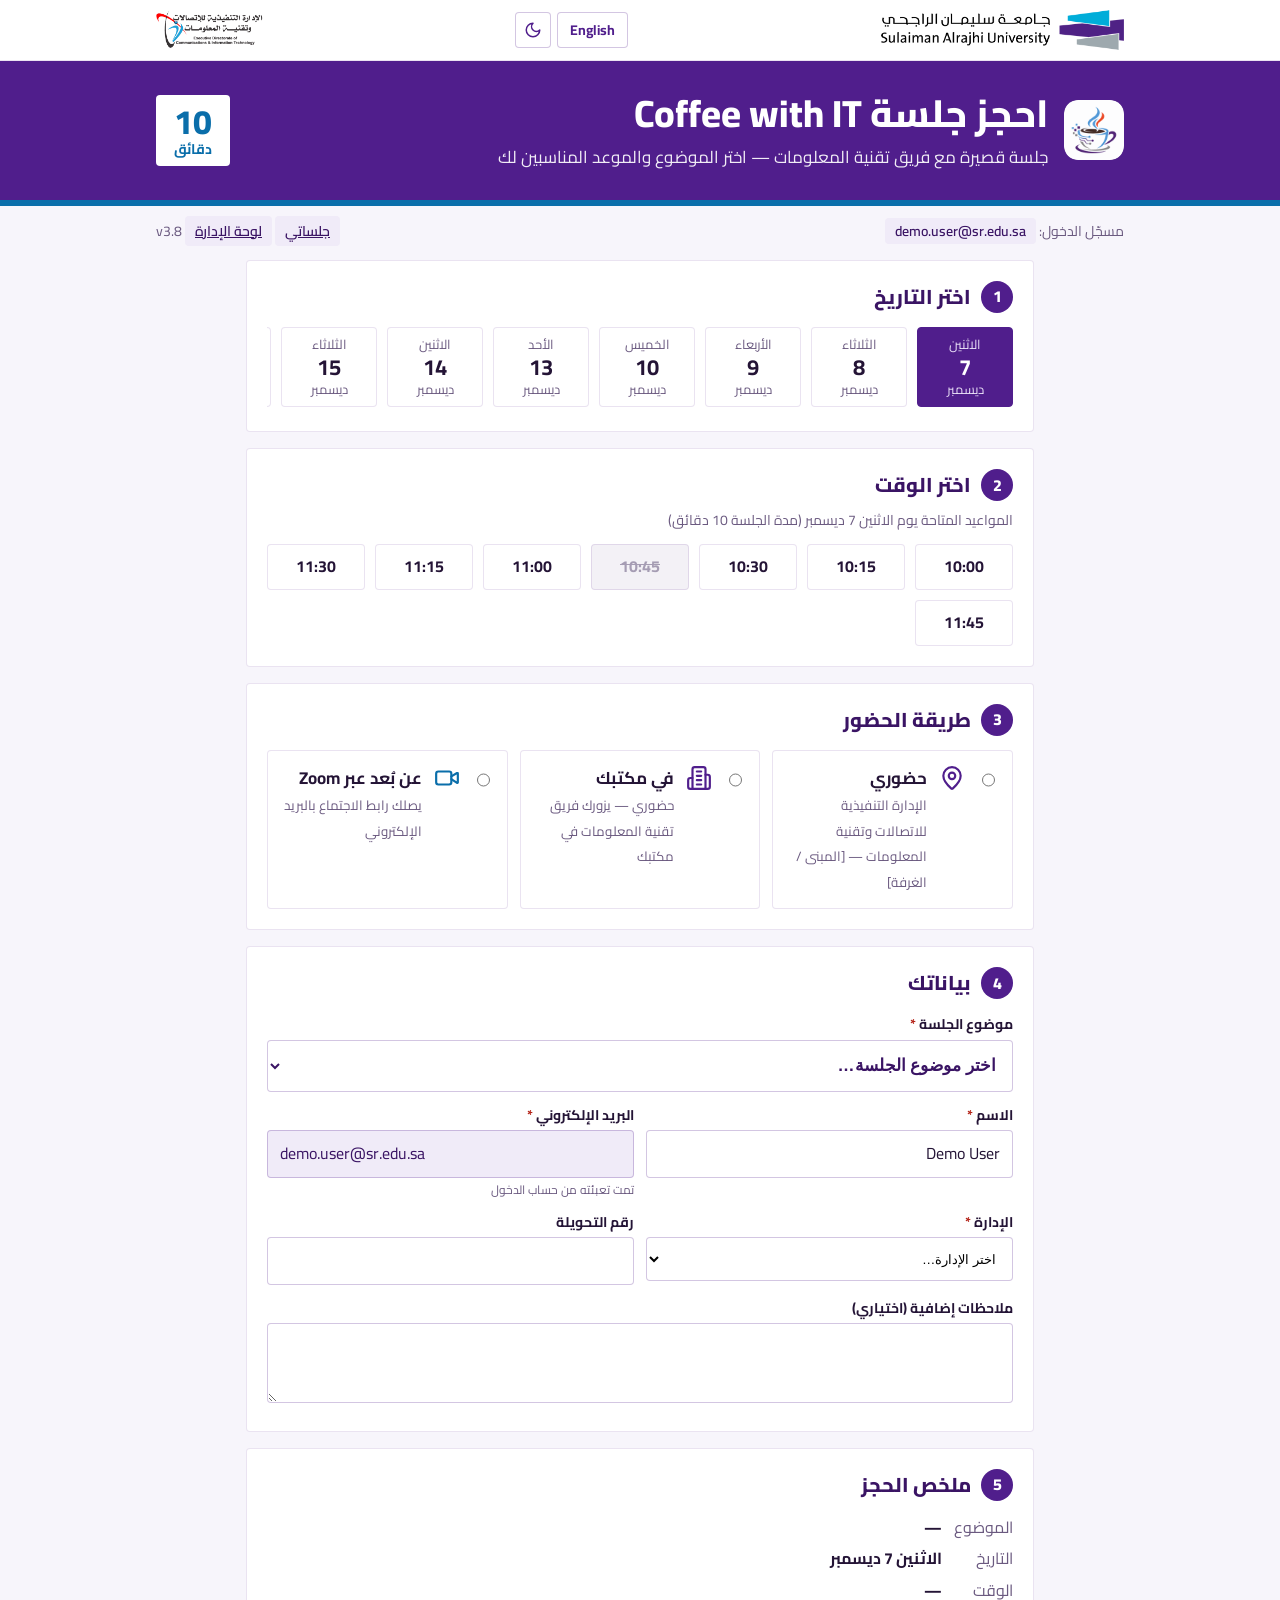
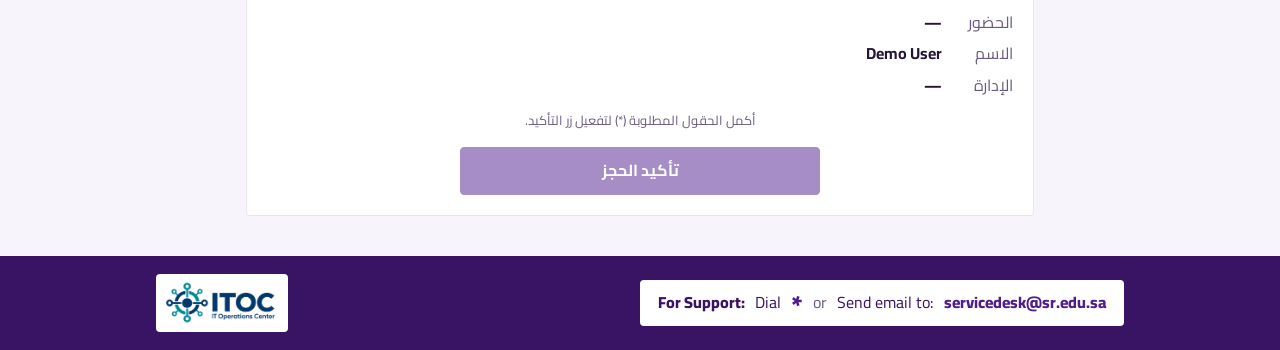
==== commit 00ae132a: "Add files via upload" ====
--- a/apps-script/Index.html
+++ b/apps-script/Index.html
@@ -4,7 +4,9 @@
 <meta charset="utf-8">
 <meta name="viewport" content="width=device-width, initial-scale=1">
 <script id="cwi-runtime">/* Coffee with IT · language + theme · v1.0 (app v3.6)
-   - Language: saved choice › ?lang= in the URL › browser language. Theme: saved choice › device setting (follows it live).
+   - Language: Arabic by default on every visit. ?lang=en (e.g. links in English e-mails) or the «English» button switch it;
+     the choice is kept while the browser tab/session stays open (sessionStorage), not across visits.
+     Theme: saved choice › device setting (follows it live).
    - The page markup stays Arabic; this layer translates text nodes and attributes (placeholder, title, aria-label, alt)
      with the EN dictionary and the patterns below, including content rendered later (MutationObserver).
    - Mark any element with data-noi18n to leave it untouched. */
@@ -13,15 +15,18 @@
   var KL = 'cwit.lang', KT = 'cwit.theme';
   function get(k) { try { return localStorage.getItem(k); } catch (e) { return null; } }
   function put(k, v) { try { localStorage.setItem(k, v); } catch (e) {} }
+  function sget(k) { try { return sessionStorage.getItem(k); } catch (e) { return null; } }
+  function sput(k, v) { try { sessionStorage.setItem(k, v); } catch (e) {} }
+  try { localStorage.removeItem(KL); } catch (e) {}   // v3.6–3.7 remembered the language across visits
   function qp(name) { var m = new RegExp('[?&]' + name + '=([^&#]*)').exec(location.search); return m ? decodeURIComponent(m[1]) : ''; }
   var mq = window.matchMedia ? window.matchMedia('(prefers-color-scheme: dark)') : null;
   function sysTheme() { return mq && mq.matches ? 'dark' : 'light'; }
   var urlLang = qp('lang'), urlTheme = qp('theme');
-  if (urlLang === 'ar' || urlLang === 'en') put(KL, urlLang);
+  if (urlLang === 'ar' || urlLang === 'en') sput(KL, urlLang);
   if (urlTheme === 'dark' || urlTheme === 'light') put(KT, urlTheme);
-  var lang = get(KL), theme = get(KT);
+  var lang = sget(KL), theme = get(KT);
   var CWI = window.CWI = {
-    lang: (lang === 'ar' || lang === 'en') ? lang : (/^ar/i.test((navigator.languages && navigator.languages[0]) || navigator.language || 'ar') ? 'ar' : 'en'),
+    lang: (lang === 'ar' || lang === 'en') ? lang : 'ar',
     langSet: lang === 'ar' || lang === 'en',
     theme: (theme === 'dark' || theme === 'light') ? theme : sysTheme(),
     themeSet: theme === 'dark' || theme === 'light',
@@ -38,7 +43,7 @@
   });
 
   /* ---------- translation ---------- */
-  var EN = {"جامعة سليمان الراجحي":"Sulaiman Al Rajhi University","الإدارة التنفيذية للاتصالات وتقنية المعلومات":"Executive Directorate of Communications & IT","Coffee with IT — قهوة مع تقنية المعلومات":"Coffee with IT","حدث خطأ غير متوقع.":"An unexpected error occurred.","جارٍ التحميل…":"Loading…","الأحد":"Sunday","الاثنين":"Monday","الثلاثاء":"Tuesday","الأربعاء":"Wednesday","الخميس":"Thursday","الجمعة":"Friday","السبت":"Saturday","يناير":"January","فبراير":"February","مارس":"March","أبريل":"April","مايو":"May","يونيو":"June","يوليو":"July","أغسطس":"August","سبتمبر":"September","أكتوبر":"October","نوفمبر":"November","ديسمبر":"December","احجز جلسة Coffee with IT":"Book a Coffee with IT session","احجز جلسة":"Book a","جلسة قصيرة مع فريق تقنية المعلومات — اختر الموضوع والموعد المناسبين لك":"A short session with the IT team — choose the topic and time that suit you","مدة الجلسة 10 دقائق":"Session length: 10 minutes","دقائق":"minutes","مسجّل الدخول:":"Signed in:","لوحة الإدارة":"Admin dashboard","جارٍ تحميل المواعيد المتاحة…":"Loading available times…","حجوزاتي القائمة":"My upcoming bookings","اختر التاريخ":"Choose a date","لا توجد مواعيد متاحة حاليًا. يرجى المحاولة لاحقًا.":"No times are available right now. Please try again later.","اختر الوقت":"Choose a time","اختر التاريخ أولًا.":"Choose a date first.","طريقة الحضور":"Attendance","حضوري":"In person","في مقر الإدارة التنفيذية للاتصالات وتقنية المعلومات":"At the Executive Directorate of Communications & IT","في مكتبك":"At your office","حضوري — يزورك فريق تقنية المعلومات في مكتبك":"In person — the IT team visits you at your office","عن بُعد عبر":"Remote via","يصلك رابط الاجتماع بالبريد الإلكتروني":"You will receive the meeting link by e-mail","أين مكتبك؟":"Where is your office?","رقم المبنى":"Building no.","رقم المكتب":"Office no.","مثال: 1":"e.g. 1","مثال: 2122":"e.g. 2122","بياناتك":"Your details","موضوع الجلسة":"Session topic","اختر موضوع الجلسة…":"Choose a session topic…","✎ موضوع آخر أو سؤال تود مناقشته…":"✎ Another topic or a question you'd like to discuss…","اكتب الموضوع أو السؤال الذي تود مناقشته":"Write the topic or question you'd like to discuss","مثال: كيف أشارك ملفًا كبيرًا مع جهة خارجية بأمان؟":"e.g. How do I share a large file with an external party securely?","الاسم":"Name","البريد الإلكتروني":"E-mail","تمت تعبئته من حساب الدخول":"Filled in from your sign-in account","الإدارة":"Department","اختر الإدارة…":"Choose your department…","رقم التحويلة":"Extension","ملاحظات إضافية (اختياري)":"Additional notes (optional)","ملخص الحجز":"Booking summary","الموضوع":"Topic","التاريخ":"Date","الوقت":"Time","الحضور":"Attendance","أكمل الحقول المطلوبة (*) لتفعيل زر التأكيد.":"Complete the required fields (*) to enable the confirm button.","تأكيد الحجز":"Confirm booking","جارٍ الحجز…":"Booking…","✓ تم تأكيد الحجز":"✓ Booking confirmed","تم تأكيد حجزك":"Your booking is confirmed","أرسلنا تفاصيل الحجز إلى بريدك الجامعي":"We have sent the booking details to your university e-mail","، مع دعوة في التقويم":", with a calendar invitation","العودة إلى المواعيد":"Back to available times","رقم الحجز":"Booking no.","مكتمل":"Full","محجوز":"Booked","إلغاء":"Cancel","تم إلغاء الحجز.":"Booking cancelled.","حضوري — في مكتبك":"In person — at your office","عن بُعد (Zoom)":"Remote (Zoom)","يرجى اختيار موضوع الجلسة.":"Please choose a session topic.","يرجى كتابة الموضوع أو السؤال الذي تود مناقشته.":"Please write the topic or question you'd like to discuss.","يرجى إدخال رقم المبنى.":"Please enter the building number.","يرجى إدخال رقم المكتب.":"Please enter the office number.","يرجى إدخال الاسم.":"Please enter your name.","يرجى إدخال بريد إلكتروني صحيح.":"Please enter a valid e-mail address.","يرجى اختيار الإدارة.":"Please choose your department.","الإدارة التنفيذية للاتصالات وتقنية المعلومات — [المبنى / الغرفة]":"Executive Directorate of Communications & IT — [Building / Room]","حماية بيانات الاجتماعات عند استخدام Read AI":"Protecting meeting data when using Read AI","إعدادات مشاركة تقارير Read AI":"Read AI report-sharing settings","الاستخدام الآمن لأدوات الذكاء الاصطناعي":"Safe use of AI tools","لديك حجز قائم بالفعل. يمكنك إلغاؤه من «حجوزاتي» ثم الحجز من جديد.":"You already have an upcoming booking. Cancel it under “My bookings” to book again.","هذا الموعد غير متاح.":"This time is not available.","انتهى هذا الموعد، يرجى اختيار موعد آخر.":"This time has passed — please choose another.","عذرًا، تم حجز هذا الموعد للتو. يرجى اختيار موعد آخر.":"Sorry, this time was just booked. Please choose another.","بيانات الحجز غير مكتملة.":"The booking details are incomplete.","الموضوع المختار لم يعد متاحًا — حدّث الصفحة واختر موضوعًا من القائمة.":"The selected topic is no longer available — refresh the page and choose a topic from the list.","اكتب الموضوع أو السؤال الذي تود مناقشته.":"Write the topic or question you'd like to discuss.","أدخل رقم المبنى ورقم المكتب للجلسة الحضورية في مكتبك.":"Enter the building and office number for a session at your office.","لم يتم العثور على الحجز.":"Booking not found.","لم يتم العثور على الحجز. تأكد من فتح الرابط من رسالة التقييم.":"Booking not found. Make sure you opened the link from the rating e-mail.","رابط التقييم خاص بصاحب الحجز. سجّل الدخول بالحساب الذي حجزت به.":"This rating link belongs to the person who booked. Sign in with the account you booked with.","رابط التقييم خاص بصاحب الحجز.":"This rating link belongs to the person who booked.","هذا الحجز ملغى، لا يمكن تقييمه.":"This booking was cancelled and cannot be rated.","يرجى اختيار التقييم من 1 إلى 5.":"Please select a rating from 1 to 5.","يمكنك تقييم الجلسة بعد انتهائها.":"You can rate the session after it ends.","الدخول متاح فقط بالبريد الجامعي @sr.edu.sa":"Sign-in is available only with a university @sr.edu.sa account","هذه الصفحة متاحة لمسؤولي النظام فقط.":"This page is available to system administrators only.","تقييم جلسة Coffee with IT":"Rate your Coffee with IT session","قيّم جلسة":"Rate your","رأيك يساعدنا على تطوير جلساتنا":"Your feedback helps us improve our sessions","الجلسة":"Session","ما مدى رضاك العام عن الجلسة؟":"Overall, how satisfied were you with the session?","ما مقترحاتك لتحسين جلسات Coffee with IT؟":"What would you suggest to improve Coffee with IT sessions?","اختياري":"Optional","إرسال التقييم":"Submit rating","جارٍ الإرسال…":"Sending…","شكرًا لتقييمك":"Thank you for your feedback","يمكنك تعديل تقييمك في أي وقت من نفس الرابط.":"You can change your rating at any time from the same link.","تعديل التقييم":"Edit rating","سبق أن قيّمت هذه الجلسة — يمكنك تعديل تقييمك.":"You have already rated this session — you can update your answer.","يرجى اختيار التقييم من 1 إلى 5":"Please select a rating from 1 to 5","غير راضٍ إطلاقًا":"Very dissatisfied","غير راضٍ":"Dissatisfied","محايد":"Neutral","راضٍ":"Satisfied","راضٍ جدًا":"Very satisfied","احجز جلسة Coffee with IT — تسجيل الدخول":"Book a Coffee with IT session — Sign in","10 دقائق فقط — حضوريًا في تقنية المعلومات أو عن بُعد عبر":"Just 10 minutes — in person at IT or remotely via","اختر التاريخ والوقت وطريقة الحضور المناسبة لك، وسيصلك تأكيد الحجز على بريدك الجامعي.":"Choose the date, time and attendance mode that suit you, and you will receive a confirmation at your university e-mail.","تسجيل الدخول متاح فقط بالبريد الجامعي":"Sign-in is available only with your university e-mail",". ستنتقل بعد الضغط إلى صفحة تسجيل الدخول من Google.":". You will be taken to Google's sign-in page.","تسجيل الدخول بحساب الجامعة":"Sign in with your university account","رمز QR لصفحة الحجز ictsru.github.io/coffee":"QR code for the booking page ictsru.github.io/coffee","افتحها على جوالك":"Open it on your phone","امسح الرمز بكاميرا الجوال لفتح صفحة الحجز.":"Scan the code with your phone camera to open the booking page.","إذا كنت مسجّلًا بحساب آخر، اختر حساب الجامعة من قائمة حسابات Google. ·":"If you are signed in with another account, choose your university account from Google's account list. ·","لوحة إدارة حجوزات Coffee with IT":"Coffee with IT bookings dashboard","لوحة إدارة حجوزات":"Bookings dashboard —","· آخر تحديث:":"· Updated:","↻ تحديث":"↻ Refresh","فتح Google Sheet":"Open Google Sheet","صفحة الحجز":"Booking page","جارٍ تحميل البيانات…":"Loading data…","المؤشرات":"Indicators","الفلاتر":"Filters","تصفية الحجوزات وإعداد التقرير":"Filter bookings and build the report","من تاريخ":"From date","إلى تاريخ":"To date","الحالة":"Status","الكل":"All","مؤكد":"Confirmed","ملغى":"Cancelled","حضوري (مقر تقنية المعلومات)":"In person (IT office)","حضوري — في مكتب الموظف":"In person — at the employee's office","الحضور الفعلي":"Actual attendance","حضر":"Attended","لم يحضر":"No-show","غير مسجّل":"Not recorded","كل الإدارات":"All departments","كل المواضيع":"All topics","مقدم الجلسة":"Presenter","كل المقدمين":"All presenters","غير محدد":"Not set","بحث (الاسم، البريد، رقم الحجز، المقدم، الملاحظات)":"Search (name, e-mail, booking no., presenter, notes)","ابحث…":"Search…","فترة سريعة:":"Quick range:","اليوم":"Today","القادمة":"Upcoming","هذا الأسبوع":"This week","هذا الشهر":"This month","مسح الفلاتر":"Clear filters","⬇ تصدير Excel (CSV)":"⬇ Export Excel (CSV)","🖨 طباعة التقرير / PDF":"🖨 Print report / PDF","مقدمو الجلسات":"Presenters","(حسب الفلاتر المحددة — تُحتسب الجلسات المؤكدة المسند لها مقدم، ولا يُحتسب «لم يحضر»)":"(by the selected filters — confirmed sessions with a presenter; no-shows excluded)","عدد الجلسات":"Sessions","إجمالي الدقائق":"Total minutes","متوسط المدة":"Avg. duration","متوسط التقييم":"Avg. rating","إجمالي الدقائق لكل مقدم":"Total minutes per presenter","تقييم الجلسات":"Session ratings","(حسب الفلاتر المحددة)":"(by the selected filters)","توزيع التقييمات":"Rating distribution","متوسط التقييم حسب الموضوع":"Average rating by topic","آخر المقترحات والتعليقات":"Latest suggestions and comments","✉ إرسال الشكر والتقييم للجلسات المنتهية":"✉ Send thank-you & rating to ended sessions","إرسال نسخة تجريبية إليّ":"Send me a test copy","تفعيل الإرسال التلقائي":"Turn on automatic sending","مواضيع الجلسات":"Session topics","(تظهر المواضيع المفعّلة في القائمة المنسدلة بصفحة الحجز)":"(active topics appear in the booking page drop-down)","موضوع جديد:":"New topic:","مثال: الاستخدام الآمن لأدوات الذكاء الاصطناعي":"e.g. الاستخدام الآمن لأدوات الذكاء الاصطناعي","+ إضافة الموضوع":"+ Add topic","قائمة مقدمي الجلسات":"Presenter list","(تظهر الأسماء المفعّلة في القائمة المنسدلة عند تسجيل تفاصيل الجلسة)":"(active names appear in the drop-down when recording session details)","إضافة:":"Add:","اكتب الاسم":"Type the name","+ إضافة":"+ Add","صلاحيات لوحة الإدارة":"Admin dashboard access","صلاحيات الدخول على لوحة الإدارة":"Admin dashboard access","إدارة الصلاحيات متاحة لمالك النظام فقط — القائمة للعرض.":"Only the system owner can manage access — this list is read-only.","منح صلاحية:":"Grant access:","+ منح الصلاحية":"+ Grant access","مالك النظام لديه الصلاحية دائمًا ولا يمكن إيقافه. أي حساب آخر يُمنح أو يُوقف من هنا مباشرة دون تعديل الكود.":"The system owner always has access and cannot be suspended. Any other account is granted or suspended here — no code changes needed.","الحجوزات حسب الموضوع":"Bookings by topic","الحجوزات حسب الإدارة":"Bookings by department","الحجوزات حسب اليوم":"Bookings by day","سجل الحجوزات":"Bookings log","الموعد":"Slot","الموظف":"Employee","مقدم الجلسة / المدة":"Presenter / duration","الملاحظات":"Notes","التقييم":"Rating","إجراء":"Action","لا توجد حجوزات مطابقة للفلاتر.":"No bookings match the filters.","تفاصيل الجلسة":"Session details","الوقت المستغرق (بالدقائق)":"Actual duration (minutes)","مثال: 10":"e.g. 10","مدة الجلسة المخططة:":"Planned session length:","دقائق. اتركه فارغًا إن لم تُعقد الجلسة.":"minutes. Leave empty if the session did not take place.","ملاحظات على الجلسة":"Session notes","ما الذي نوقش، أسئلة الموظف، إجراءات متابعة…":"What was discussed, the employee's questions, follow-up actions…","حفظ":"Save","حجوزات مؤكدة":"Confirmed bookings","جلسات قادمة":"Upcoming sessions","حضوري / عن بُعد":"In person / remote","نسبة الحضور الفعلي":"Attendance rate","إجمالي دقائق الجلسات":"Total session minutes","حجوزات ملغاة":"Cancelled bookings","مرات الدخول للصفحة":"Page sign-ins","إجمالي":"Total","لا توجد بيانات.":"No data.","منتهٍ":"Ended","في المكتب":"At office","موضوع مقترح":"Suggested topic","المدة غير مسجّلة":"Duration not recorded","بانتظار الرد":"Awaiting reply","✎ تسجيل التفاصيل":"✎ Record details","✎ تعديل التفاصيل":"✎ Edit details","↻ إعادة إرسال التقييم":"↻ Resend rating","✉ إرسال الشكر والتقييم":"✉ Send thank-you & rating","الجلسة:":"Session:","الموظف:":"Employee:","عدد التقييمات":"Ratings","نسبة الاستجابة":"Response rate","نسبة الرضا":"Satisfaction","راضٍ أو راضٍ جدًا (4–5)":"Satisfied or very satisfied (4–5)","لا توجد تقييمات بعد.":"No ratings yet.","لا توجد تعليقات بعد.":"No comments yet.","الإرسال التلقائي مفعّل":"Automatic sending on","الإرسال التلقائي للشكر موقوف من الإعدادات":"Automatic thank-you is off in Settings","الإرسال التلقائي غير مفعّل":"Automatic sending off","عدد مقدمي الجلسات":"Presenters","عدد الجلسات المقدّمة":"Sessions delivered","متوسط مدة الجلسة":"Avg. session length","دقيقة":"minutes","لم تُسند جلسات لمقدمين بعد — استخدم «✎ تسجيل التفاصيل» في سجل الحجوزات.":"No sessions assigned to presenters yet — use “✎ Record details” in the bookings log.","الإجمالي":"Total","لا توجد مدد مسجّلة بعد.":"No durations recorded yet.","لا توجد أسماء بعد — أضف أول مقدم.":"No names yet — add the first presenter.","مفعّل":"Active","موقوف":"Inactive","إيقاف":"Suspend","تفعيل":"Activate","حذف":"Remove","— اختر من فريق ITOC —":"— Choose from the ITOC team —","اسم آخر (خارج الفريق)…":"Another name (outside the team)…","بريد آخر @sr.edu.sa…":"Another @sr.edu.sa e-mail…","تم إيقاف الاسم — لن يظهر في القائمة المنسدلة.":"Name suspended — it will no longer appear in the drop-down.","تم تفعيل الاسم.":"Name activated.","مالك النظام":"System owner","مسموح":"Allowed","تم حذف الصلاحية.":"Access removed.","تم تفعيل صلاحية الدخول.":"Access activated.","تم إيقاف صلاحية الدخول.":"Access suspended.","— اختر مقدم الجلسة —":"— Choose a presenter —","الوقت المستغرق يجب أن يكون رقمًا بين 1 و240 دقيقة.":"The duration must be a number between 1 and 240 minutes.","اختر مقدم الجلسة قبل تسجيل الوقت المستغرق.":"Choose the presenter before recording the duration.","تقرير حجوزات جلسات Coffee with IT":"Coffee with IT bookings report","كل الفترات":"All periods","لا توجد مواضيع بعد — أضف أول موضوع.":"No topics yet — add the first one.","تم إيقاف الموضوع — لن يظهر في صفحة الحجز.":"Topic suspended — it will no longer appear on the booking page.","تم تفعيل الموضوع.":"Topic activated.","تم إلغاء الحجز وإبلاغ الموظف.":"Booking cancelled and the employee notified.","إرسال رسالة الشكر والتقييم لكل جلسة منتهية لم تُرسل لها بعد (يُستثنى من سُجّل «لم يحضر»)؟":"Send the thank-you & rating e-mail to every ended session that has not received it (no-shows excluded)?","لا توجد جلسات منتهية بانتظار رسالة الشكر.":"No ended sessions are waiting for a thank-you e-mail.","تم تفعيل الإرسال التلقائي كل ساعة: التذكير قبل الجلسة، والشكر والتقييم بعدها.":"Hourly automatic sending is on: reminders before sessions, thank-you & rating after them.","تمت إضافة الموضوع وأصبح متاحًا في صفحة الحجز.":"Topic added and now available on the booking page.","أدخل بريدًا جامعيًا صحيحًا @sr.edu.sa":"Enter a valid university @sr.edu.sa e-mail","موضوع آخر (مقترح من الموظف)":"Other topic (suggested by the employee)","مقترح من الموظف":"Suggested by employee","من القائمة":"From list","تاريخ التسجيل":"Registered at","نوع الموضوع":"Topic type","البريد":"E-mail","التحويلة":"Extension","مكان الجلسة (المكتب)":"Location (office)","الوقت المستغرق (دقيقة)":"Duration (min)","ملاحظات الجلسة":"Session notes","ملاحظات الموظف":"Employee notes","التقييم (1-5)":"Rating (1-5)","تعليق التقييم":"Rating comment","إرسال الشكر":"Thank-you sent","الاسم الإنجليزي":"English name","✎ الاسم الإنجليزي":"✎ English name","الاسم بالإنجليزية (اختياري)":"English name (optional)","الاسم الإنجليزي للموضوع (يظهر في صفحة الحجز والبريد باللغة الإنجليزية):":"English name of the topic (shown on the English booking page and in English e-mails):","تم حفظ الاسم الإنجليزي.":"English name saved.","هذا الموضوع موجود بالفعل.":"This topic already exists.","اكتب اسم الموضوع.":"Type the topic name.","الموضوع غير موجود.":"Topic not found.","هذا الاسم موجود في القائمة بالفعل.":"This name is already in the list.","اختر أو اكتب اسم مقدم الجلسة.":"Choose or type the presenter's name.","اختر مقدم الجلسة من القائمة.":"Choose the presenter from the list.","الاسم غير موجود.":"Name not found.","هذا الحساب لديه صلاحية الدخول بالفعل.":"This account already has access.","هذا الحساب مالك النظام ولديه الصلاحية دائمًا.":"This account is the system owner and always has access.","لا يمكن تعديل صلاحية مالك النظام.":"The system owner's access cannot be changed.","لا يمكن حذف مالك النظام.":"The system owner cannot be removed.","الحساب غير موجود في قائمة الصلاحيات.":"The account is not in the access list.","البريد يجب أن يكون بالنطاق @sr.edu.sa":"The e-mail must be on the @sr.edu.sa domain","الحجز غير موجود أو ملغى مسبقًا.":"The booking does not exist or was already cancelled.","الحجز غير موجود أو ملغى.":"The booking does not exist or is cancelled.","لم تنتهِ الجلسة بعد.":"The session has not ended yet.","قيمة غير صالحة.":"Invalid value.","الوقت المستغرق يجب أن يكون بين 1 و240 دقيقة.":"The duration must be between 1 and 240 minutes.","الوضع الداكن":"Dark mode","الوضع الفاتح":"Light mode","التبديل إلى الإنجليزية":"Switch to English"};
+  var EN = {"جامعة سليمان الراجحي":"Sulaiman Al Rajhi University","الإدارة التنفيذية للاتصالات وتقنية المعلومات":"Executive Directorate of Communications & IT","Coffee with IT — قهوة مع تقنية المعلومات":"Coffee with IT","حدث خطأ غير متوقع.":"An unexpected error occurred.","جارٍ التحميل…":"Loading…","الأحد":"Sunday","الاثنين":"Monday","الثلاثاء":"Tuesday","الأربعاء":"Wednesday","الخميس":"Thursday","الجمعة":"Friday","السبت":"Saturday","يناير":"January","فبراير":"February","مارس":"March","أبريل":"April","مايو":"May","يونيو":"June","يوليو":"July","أغسطس":"August","سبتمبر":"September","أكتوبر":"October","نوفمبر":"November","ديسمبر":"December","احجز جلسة Coffee with IT":"Book a Coffee with IT session","احجز جلسة":"Book a","جلسة قصيرة مع فريق تقنية المعلومات — اختر الموضوع والموعد المناسبين لك":"A short session with the IT team — choose the topic and time that suit you","مدة الجلسة 10 دقائق":"Session length: 10 minutes","دقائق":"minutes","مسجّل الدخول:":"Signed in:","لوحة الإدارة":"Admin dashboard","جارٍ تحميل المواعيد المتاحة…":"Loading available times…","حجوزاتي القائمة":"My upcoming bookings","اختر التاريخ":"Choose a date","لا توجد مواعيد متاحة حاليًا. يرجى المحاولة لاحقًا.":"No times are available right now. Please try again later.","اختر الوقت":"Choose a time","اختر التاريخ أولًا.":"Choose a date first.","طريقة الحضور":"Attendance","حضوري":"In person","في مقر الإدارة التنفيذية للاتصالات وتقنية المعلومات":"At the Executive Directorate of Communications & IT","في مكتبك":"At your office","حضوري — يزورك فريق تقنية المعلومات في مكتبك":"In person — the IT team visits you at your office","عن بُعد عبر":"Remote via","يصلك رابط الاجتماع بالبريد الإلكتروني":"You will receive the meeting link by e-mail","أين مكتبك؟":"Where is your office?","رقم المبنى":"Building no.","رقم المكتب":"Office no.","مثال: 1":"e.g. 1","مثال: 2122":"e.g. 2122","بياناتك":"Your details","موضوع الجلسة":"Session topic","اختر موضوع الجلسة…":"Choose a session topic…","✎ موضوع آخر أو سؤال تود مناقشته…":"✎ Another topic or a question you'd like to discuss…","اكتب الموضوع أو السؤال الذي تود مناقشته":"Write the topic or question you'd like to discuss","مثال: كيف أشارك ملفًا كبيرًا مع جهة خارجية بأمان؟":"e.g. How do I share a large file with an external party securely?","الاسم":"Name","البريد الإلكتروني":"E-mail","تمت تعبئته من حساب الدخول":"Filled in from your sign-in account","الإدارة":"Department","اختر الإدارة…":"Choose your department…","رقم التحويلة":"Extension","ملاحظات إضافية (اختياري)":"Additional notes (optional)","ملخص الحجز":"Booking summary","الموضوع":"Topic","التاريخ":"Date","الوقت":"Time","الحضور":"Attendance","أكمل الحقول المطلوبة (*) لتفعيل زر التأكيد.":"Complete the required fields (*) to enable the confirm button.","تأكيد الحجز":"Confirm booking","جارٍ الحجز…":"Booking…","✓ تم تأكيد الحجز":"✓ Booking confirmed","تم تأكيد حجزك":"Your booking is confirmed","أرسلنا تفاصيل الحجز إلى بريدك الجامعي":"We have sent the booking details to your university e-mail","، مع دعوة في التقويم":", with a calendar invitation","العودة إلى المواعيد":"Back to available times","رقم الحجز":"Booking no.","مكتمل":"Full","محجوز":"Booked","إلغاء":"Cancel","تم إلغاء الحجز.":"Booking cancelled.","حضوري — في مكتبك":"In person — at your office","عن بُعد (Zoom)":"Remote (Zoom)","يرجى اختيار موضوع الجلسة.":"Please choose a session topic.","يرجى كتابة الموضوع أو السؤال الذي تود مناقشته.":"Please write the topic or question you'd like to discuss.","يرجى إدخال رقم المبنى.":"Please enter the building number.","يرجى إدخال رقم المكتب.":"Please enter the office number.","يرجى إدخال الاسم.":"Please enter your name.","يرجى إدخال بريد إلكتروني صحيح.":"Please enter a valid e-mail address.","يرجى اختيار الإدارة.":"Please choose your department.","الإدارة التنفيذية للاتصالات وتقنية المعلومات — [المبنى / الغرفة]":"Executive Directorate of Communications & IT — [Building / Room]","حماية بيانات الاجتماعات عند استخدام Read AI":"Protecting meeting data when using Read AI","إعدادات مشاركة تقارير Read AI":"Read AI report-sharing settings","الاستخدام الآمن لأدوات الذكاء الاصطناعي":"Safe use of AI tools","لديك حجز قائم بالفعل. يمكنك إلغاؤه من «حجوزاتي» ثم الحجز من جديد.":"You already have an upcoming booking. Cancel it under “My bookings” to book again.","هذا الموعد غير متاح.":"This time is not available.","انتهى هذا الموعد، يرجى اختيار موعد آخر.":"This time has passed — please choose another.","عذرًا، تم حجز هذا الموعد للتو. يرجى اختيار موعد آخر.":"Sorry, this time was just booked. Please choose another.","بيانات الحجز غير مكتملة.":"The booking details are incomplete.","الموضوع المختار لم يعد متاحًا — حدّث الصفحة واختر موضوعًا من القائمة.":"The selected topic is no longer available — refresh the page and choose a topic from the list.","اكتب الموضوع أو السؤال الذي تود مناقشته.":"Write the topic or question you'd like to discuss.","أدخل رقم المبنى ورقم المكتب للجلسة الحضورية في مكتبك.":"Enter the building and office number for a session at your office.","لم يتم العثور على الحجز.":"Booking not found.","لم يتم العثور على الحجز. تأكد من فتح الرابط من رسالة التقييم.":"Booking not found. Make sure you opened the link from the rating e-mail.","رابط التقييم خاص بصاحب الحجز. سجّل الدخول بالحساب الذي حجزت به.":"This rating link belongs to the person who booked. Sign in with the account you booked with.","رابط التقييم خاص بصاحب الحجز.":"This rating link belongs to the person who booked.","هذا الحجز ملغى، لا يمكن تقييمه.":"This booking was cancelled and cannot be rated.","يرجى اختيار التقييم من 1 إلى 5.":"Please select a rating from 1 to 5.","يمكنك تقييم الجلسة بعد انتهائها.":"You can rate the session after it ends.","الدخول متاح فقط بالبريد الجامعي @sr.edu.sa":"Sign-in is available only with a university @sr.edu.sa account","هذه الصفحة متاحة لمسؤولي النظام فقط.":"This page is available to system administrators only.","تقييم جلسة Coffee with IT":"Rate your Coffee with IT session","قيّم جلسة":"Rate your","رأيك يساعدنا على تطوير جلساتنا":"Your feedback helps us improve our sessions","الجلسة":"Session","ما مدى رضاك العام عن الجلسة؟":"Overall, how satisfied were you with the session?","ما مقترحاتك لتحسين جلسات Coffee with IT؟":"What would you suggest to improve Coffee with IT sessions?","اختياري":"Optional","إرسال التقييم":"Submit rating","جارٍ الإرسال…":"Sending…","شكرًا لتقييمك":"Thank you for your feedback","يمكنك تعديل تقييمك في أي وقت من نفس الرابط.":"You can change your rating at any time from the same link.","تعديل التقييم":"Edit rating","سبق أن قيّمت هذه الجلسة — يمكنك تعديل تقييمك.":"You have already rated this session — you can update your answer.","يرجى اختيار التقييم من 1 إلى 5":"Please select a rating from 1 to 5","غير راضٍ إطلاقًا":"Very dissatisfied","غير راضٍ":"Dissatisfied","محايد":"Neutral","راضٍ":"Satisfied","راضٍ جدًا":"Very satisfied","احجز جلسة Coffee with IT — تسجيل الدخول":"Book a Coffee with IT session — Sign in","10 دقائق فقط — حضوريًا في تقنية المعلومات أو عن بُعد عبر":"Just 10 minutes — in person at IT or remotely via","اختر التاريخ والوقت وطريقة الحضور المناسبة لك، وسيصلك تأكيد الحجز على بريدك الجامعي.":"Choose the date, time and attendance mode that suit you, and you will receive a confirmation at your university e-mail.","تسجيل الدخول متاح فقط بالبريد الجامعي":"Sign-in is available only with your university e-mail",". ستنتقل بعد الضغط إلى صفحة تسجيل الدخول من Google.":". You will be taken to Google's sign-in page.","تسجيل الدخول بحساب الجامعة":"Sign in with your university account","رمز QR لصفحة الحجز ictsru.github.io/coffee":"QR code for the booking page ictsru.github.io/coffee","افتحها على جوالك":"Open it on your phone","امسح الرمز بكاميرا الجوال لفتح صفحة الحجز.":"Scan the code with your phone camera to open the booking page.","إذا كنت مسجّلًا بحساب آخر، اختر حساب الجامعة من قائمة حسابات Google. ·":"If you are signed in with another account, choose your university account from Google's account list. ·","لوحة إدارة حجوزات Coffee with IT":"Coffee with IT bookings dashboard","لوحة إدارة حجوزات":"Bookings dashboard —","· آخر تحديث:":"· Updated:","↻ تحديث":"↻ Refresh","فتح Google Sheet":"Open Google Sheet","صفحة الحجز":"Booking page","جارٍ تحميل البيانات…":"Loading data…","المؤشرات":"Indicators","الفلاتر":"Filters","تصفية الحجوزات وإعداد التقرير":"Filter bookings and build the report","من تاريخ":"From date","إلى تاريخ":"To date","الحالة":"Status","الكل":"All","مؤكد":"Confirmed","ملغى":"Cancelled","حضوري (مقر تقنية المعلومات)":"In person (IT office)","حضوري — في مكتب الموظف":"In person — at the employee's office","الحضور الفعلي":"Actual attendance","حضر":"Attended","لم يحضر":"No-show","غير مسجّل":"Not recorded","كل الإدارات":"All departments","كل المواضيع":"All topics","مقدم الجلسة":"Presenter","كل المقدمين":"All presenters","غير محدد":"Not set","بحث (الاسم، البريد، رقم الحجز، المقدم، الملاحظات)":"Search (name, e-mail, booking no., presenter, notes)","ابحث…":"Search…","فترة سريعة:":"Quick range:","اليوم":"Today","القادمة":"Upcoming","هذا الأسبوع":"This week","هذا الشهر":"This month","مسح الفلاتر":"Clear filters","⬇ تصدير Excel (CSV)":"⬇ Export Excel (CSV)","🖨 طباعة التقرير / PDF":"🖨 Print report / PDF","مقدمو الجلسات":"Presenters","(حسب الفلاتر المحددة — تُحتسب الجلسات المؤكدة المسند لها مقدم، ولا يُحتسب «لم يحضر»)":"(by the selected filters — confirmed sessions with a presenter; no-shows excluded)","عدد الجلسات":"Sessions","إجمالي الدقائق":"Total minutes","متوسط المدة":"Avg. duration","متوسط التقييم":"Avg. rating","إجمالي الدقائق لكل مقدم":"Total minutes per presenter","تقييم الجلسات":"Session ratings","(حسب الفلاتر المحددة)":"(by the selected filters)","توزيع التقييمات":"Rating distribution","متوسط التقييم حسب الموضوع":"Average rating by topic","آخر المقترحات والتعليقات":"Latest suggestions and comments","✉ إرسال الشكر والتقييم للجلسات المنتهية":"✉ Send thank-you & rating to ended sessions","إرسال نسخة تجريبية إليّ":"Send me a test copy","تفعيل الإرسال التلقائي":"Turn on automatic sending","مواضيع الجلسات":"Session topics","(تظهر المواضيع المفعّلة في القائمة المنسدلة بصفحة الحجز)":"(active topics appear in the booking page drop-down)","موضوع جديد:":"New topic:","مثال: الاستخدام الآمن لأدوات الذكاء الاصطناعي":"e.g. الاستخدام الآمن لأدوات الذكاء الاصطناعي","+ إضافة الموضوع":"+ Add topic","قائمة مقدمي الجلسات":"Presenter list","(تظهر الأسماء المفعّلة في القائمة المنسدلة عند تسجيل تفاصيل الجلسة)":"(active names appear in the drop-down when recording session details)","إضافة:":"Add:","اكتب الاسم":"Type the name","+ إضافة":"+ Add","صلاحيات لوحة الإدارة":"Admin dashboard access","صلاحيات الدخول على لوحة الإدارة":"Admin dashboard access","إدارة الصلاحيات متاحة لمالك النظام فقط — القائمة للعرض.":"Only the system owner can manage access — this list is read-only.","منح صلاحية:":"Grant access:","+ منح الصلاحية":"+ Grant access","مالك النظام لديه الصلاحية دائمًا ولا يمكن إيقافه. أي حساب آخر يُمنح أو يُوقف من هنا مباشرة دون تعديل الكود.":"The system owner always has access and cannot be suspended. Any other account is granted or suspended here — no code changes needed.","الحجوزات حسب الموضوع":"Bookings by topic","الحجوزات حسب الإدارة":"Bookings by department","الحجوزات حسب اليوم":"Bookings by day","سجل الحجوزات":"Bookings log","الموعد":"Slot","الموظف":"Employee","مقدم الجلسة / المدة":"Presenter / duration","الملاحظات":"Notes","التقييم":"Rating","إجراء":"Action","لا توجد حجوزات مطابقة للفلاتر.":"No bookings match the filters.","تفاصيل الجلسة":"Session details","الوقت المستغرق (بالدقائق)":"Actual duration (minutes)","مثال: 10":"e.g. 10","مدة الجلسة المخططة:":"Planned session length:","دقائق. اتركه فارغًا إن لم تُعقد الجلسة.":"minutes. Leave empty if the session did not take place.","ملاحظات على الجلسة":"Session notes","ما الذي نوقش، أسئلة الموظف، إجراءات متابعة…":"What was discussed, the employee's questions, follow-up actions…","حفظ":"Save","حجوزات مؤكدة":"Confirmed bookings","جلسات قادمة":"Upcoming sessions","حضوري / عن بُعد":"In person / remote","نسبة الحضور الفعلي":"Attendance rate","إجمالي دقائق الجلسات":"Total session minutes","حجوزات ملغاة":"Cancelled bookings","مرات الدخول للصفحة":"Page sign-ins","إجمالي":"Total","لا توجد بيانات.":"No data.","منتهٍ":"Ended","في المكتب":"At office","موضوع مقترح":"Suggested topic","المدة غير مسجّلة":"Duration not recorded","بانتظار الرد":"Awaiting reply","✎ تسجيل التفاصيل":"✎ Record details","✎ تعديل التفاصيل":"✎ Edit details","↻ إعادة إرسال التقييم":"↻ Resend rating","✉ إرسال الشكر والتقييم":"✉ Send thank-you & rating","الجلسة:":"Session:","الموظف:":"Employee:","عدد التقييمات":"Ratings","نسبة الاستجابة":"Response rate","نسبة الرضا":"Satisfaction","راضٍ أو راضٍ جدًا (4–5)":"Satisfied or very satisfied (4–5)","لا توجد تقييمات بعد.":"No ratings yet.","لا توجد تعليقات بعد.":"No comments yet.","الإرسال التلقائي مفعّل":"Automatic sending on","الإرسال التلقائي للشكر موقوف من الإعدادات":"Automatic thank-you is off in Settings","الإرسال التلقائي غير مفعّل":"Automatic sending off","عدد مقدمي الجلسات":"Presenters","عدد الجلسات المقدّمة":"Sessions delivered","متوسط مدة الجلسة":"Avg. session length","دقيقة":"minutes","لم تُسند جلسات لمقدمين بعد — استخدم «✎ تسجيل التفاصيل» في سجل الحجوزات.":"No sessions assigned to presenters yet — use “✎ Record details” in the bookings log.","الإجمالي":"Total","لا توجد مدد مسجّلة بعد.":"No durations recorded yet.","لا توجد أسماء بعد — أضف أول مقدم.":"No names yet — add the first presenter.","مفعّل":"Active","موقوف":"Inactive","إيقاف":"Suspend","تفعيل":"Activate","حذف":"Remove","— اختر من فريق ITOC —":"— Choose from the ITOC team —","اسم آخر (خارج الفريق)…":"Another name (outside the team)…","بريد آخر @sr.edu.sa…":"Another @sr.edu.sa e-mail…","تم إيقاف الاسم — لن يظهر في القائمة المنسدلة.":"Name suspended — it will no longer appear in the drop-down.","تم تفعيل الاسم.":"Name activated.","مالك النظام":"System owner","مسموح":"Allowed","تم حذف الصلاحية.":"Access removed.","تم تفعيل صلاحية الدخول.":"Access activated.","تم إيقاف صلاحية الدخول.":"Access suspended.","— اختر مقدم الجلسة —":"— Choose a presenter —","الوقت المستغرق يجب أن يكون رقمًا بين 1 و240 دقيقة.":"The duration must be a number between 1 and 240 minutes.","اختر مقدم الجلسة قبل تسجيل الوقت المستغرق.":"Choose the presenter before recording the duration.","تقرير حجوزات جلسات Coffee with IT":"Coffee with IT bookings report","كل الفترات":"All periods","لا توجد مواضيع بعد — أضف أول موضوع.":"No topics yet — add the first one.","تم إيقاف الموضوع — لن يظهر في صفحة الحجز.":"Topic suspended — it will no longer appear on the booking page.","تم تفعيل الموضوع.":"Topic activated.","تم إلغاء الحجز وإبلاغ الموظف.":"Booking cancelled and the employee notified.","إرسال رسالة الشكر والتقييم لكل جلسة منتهية لم تُرسل لها بعد (يُستثنى من سُجّل «لم يحضر»)؟":"Send the thank-you & rating e-mail to every ended session that has not received it (no-shows excluded)?","لا توجد جلسات منتهية بانتظار رسالة الشكر.":"No ended sessions are waiting for a thank-you e-mail.","تم تفعيل الإرسال التلقائي كل ساعة: التذكير قبل الجلسة، والشكر والتقييم بعدها.":"Hourly automatic sending is on: reminders before sessions, thank-you & rating after them.","تمت إضافة الموضوع وأصبح متاحًا في صفحة الحجز.":"Topic added and now available on the booking page.","أدخل بريدًا جامعيًا صحيحًا @sr.edu.sa":"Enter a valid university @sr.edu.sa e-mail","موضوع آخر (مقترح من الموظف)":"Other topic (suggested by the employee)","مقترح من الموظف":"Suggested by employee","من القائمة":"From list","تاريخ التسجيل":"Registered at","نوع الموضوع":"Topic type","البريد":"E-mail","التحويلة":"Extension","مكان الجلسة (المكتب)":"Location (office)","الوقت المستغرق (دقيقة)":"Duration (min)","ملاحظات الجلسة":"Session notes","ملاحظات الموظف":"Employee notes","التقييم (1-5)":"Rating (1-5)","تعليق التقييم":"Rating comment","إرسال الشكر":"Thank-you sent","الاسم الإنجليزي":"English name","✎ الاسم الإنجليزي":"✎ English name","الاسم بالإنجليزية (اختياري)":"English name (optional)","الاسم الإنجليزي للموضوع (يظهر في صفحة الحجز والبريد باللغة الإنجليزية):":"English name of the topic (shown on the English booking page and in English e-mails):","تم حفظ الاسم الإنجليزي.":"English name saved.","هذا الموضوع موجود بالفعل.":"This topic already exists.","اكتب اسم الموضوع.":"Type the topic name.","الموضوع غير موجود.":"Topic not found.","هذا الاسم موجود في القائمة بالفعل.":"This name is already in the list.","اختر أو اكتب اسم مقدم الجلسة.":"Choose or type the presenter's name.","اختر مقدم الجلسة من القائمة.":"Choose the presenter from the list.","الاسم غير موجود.":"Name not found.","هذا الحساب لديه صلاحية الدخول بالفعل.":"This account already has access.","هذا الحساب مالك النظام ولديه الصلاحية دائمًا.":"This account is the system owner and always has access.","لا يمكن تعديل صلاحية مالك النظام.":"The system owner's access cannot be changed.","لا يمكن حذف مالك النظام.":"The system owner cannot be removed.","الحساب غير موجود في قائمة الصلاحيات.":"The account is not in the access list.","البريد يجب أن يكون بالنطاق @sr.edu.sa":"The e-mail must be on the @sr.edu.sa domain","الحجز غير موجود أو ملغى مسبقًا.":"The booking does not exist or was already cancelled.","الحجز غير موجود أو ملغى.":"The booking does not exist or is cancelled.","لم تنتهِ الجلسة بعد.":"The session has not ended yet.","قيمة غير صالحة.":"Invalid value.","الوقت المستغرق يجب أن يكون بين 1 و240 دقيقة.":"The duration must be between 1 and 240 minutes.","الوضع الداكن":"Dark mode","الوضع الفاتح":"Light mode","التبديل إلى الإنجليزية":"Switch to English","جلساتي":"My sessions","جلساتي — Coffee with IT":"My sessions — Coffee with IT","مقدم جلسات":"Presenter ·","جارٍ تحميل جلساتك…":"Loading your sessions…","تصفية الجلسات":"Filter sessions","بانتظار التسجيل":"Awaiting details","المنتهية":"Past","قادمة":"Upcoming","مسجّلة":"Recorded","ابحث بالاسم أو الموضوع…":"Search by name or topic…","بحث":"Search","لا توجد جلسات مسندة إليك بعد — يُسند مسؤول النظام الجلسات إلى المقدمين من لوحة الإدارة.":"No sessions are assigned to you yet — an administrator assigns sessions to presenters from the admin dashboard.","لا توجد جلسات مطابقة.":"No matching sessions.","المكان":"Location","تحويلة":"Ext.","في مكتب الموظف":"At employee's office","تقييم الموظف:":"Employee rating:","لم يقيّم الموظف الجلسة بعد.":"The employee has not rated the session yet.","يظهر التقييم بعد انتهاء الجلسة.":"The rating appears after the session ends.","المدة المخططة:":"Planned:","يمكنك تسجيل مدة الجلسة بعد بدايتها.":"You can record the duration once the session has started.","جلسات قدّمتها":"Sessions delivered","متوسط تقييمي":"My average rating","بانتظار تسجيل المدة":"Awaiting duration","سجّل الوقت المستغرق بعد الجلسة":"Record the actual time after each session","جارٍ الحفظ…":"Saving…","✓ تم الحفظ — يظهر في لوحة الإدارة":"✓ Saved — now visible in the admin dashboard","✓ سجّلها المقدم":"✓ Recorded by presenter","هذه الجلسة غير مسندة إليك.":"This session is not assigned to you.","صفحة «جلساتي» متاحة لمقدمي الجلسات المسجّلين في القائمة فقط.":"«My sessions» is available to listed presenters only.","إرسال بريد المقدم التجريبي إليّ":"Send me a test presenter e-mail","✉ أُبلغ المقدم":"✉ Presenter notified","بريد المقدم بعد كل جلسة: مفعّل":"Presenter e-mail after each session: on","بريد المقدم موقوف من الإعدادات (PresenterMail)":"Presenter e-mail is off in Settings (PresenterMail)","بريد المقدم يتطلب تفعيل الإرسال التلقائي":"Presenter e-mail needs automatic sending turned on"};
   var AR = /[\u0600-\u06FF]/;
   var DAYS = ['الأحد', 'الاثنين', 'الثلاثاء', 'الأربعاء', 'الخميس', 'الجمعة', 'السبت'];
   var MONTHS = ['يناير', 'فبراير', 'مارس', 'أبريل', 'مايو', 'يونيو', 'يوليو', 'أغسطس', 'سبتمبر', 'أكتوبر', 'نوفمبر', 'ديسمبر'];
@@ -82,6 +87,15 @@
     [/^(.+): (\d+) \((\d+)%\)$/, function (m) { return soft(m[1]) + ': ' + m[2] + ' (' + m[3] + '%)'; }],
     [/^(.*) · تحويلة$/, function (m) { return soft(m[1]) + ' · Ext.'; }],
     [/^(حضر|لم يحضر) — (.+)$/, function (m) { return EN[m[1]] + ' — ' + m[2]; }],
+    [/^(\d+) قادمة$/, function (m) { return m[1] + ' upcoming'; }],
+    [/^(\d+) تقييم$/, function (m) { return m[1] + ' ratings'; }],
+    [/^متوسط (\d+) د للجلسة$/, function (m) { return 'Avg. ' + m[1] + ' min per session'; }],
+    [/^المدة المخططة: (\d+) دقائق\.$/, function (m) { return 'Planned length: ' + m[1] + ' minutes.'; }],
+    [/^آخر تحديث: (.+?)(?: · (.+))?$/, function (m) { return 'Last updated: ' + m[1] + (m[2] ? ' · ' + m[2] : ''); }],
+    [/^سجّلها (.+)$/, function (m) { return 'Recorded by ' + m[1]; }],
+    [/^الموظف: $/, function () { return 'Employee: '; }],
+    [/^أُرسل في (.+)$/, function (m) { return 'Sent on ' + m[1]; }],
+    [/^أُرسل بريد المقدم التجريبي إلى (.+)\.$/, function (m) { return 'Test presenter e-mail sent to ' + m[1] + '.'; }],
     [/^أُرسلت في (.+)$/, function (m) { return 'Sent on ' + m[1]; }],
     [/^إرسال الشكر والتقييم إلى (.+)$/, function (m) { return 'Send thank-you & rating to ' + m[1]; }],
     [/^تفاصيل جلسة (.+)$/, function (m) { return 'Session details — ' + m[1]; }],
@@ -184,7 +198,7 @@
   }
   function fire(what) { CWI.listeners.forEach(function (fn) { try { fn(what); } catch (e) { console.warn(e); } }); }
   CWI.setLang = function (l) {
-    CWI.lang = l === 'en' ? 'en' : 'ar'; CWI.langSet = true; put(KL, CWI.lang);
+    CWI.lang = l === 'en' ? 'en' : 'ar'; CWI.langSet = true; sput(KL, CWI.lang);
     applyRoot(); translateAll(); syncButtons(); fire('lang');
   };
   CWI.setTheme = function (t) {
@@ -386,7 +400,7 @@
 
 <div class="userbar">
   <span>مسجّل الدخول: <span class="chip en" id="who">…</span></span>
-  <span><a id="adminLink" class="chip" href="#" target="_top" hidden>لوحة الإدارة</a> <span class="en" id="ver">v3.6</span></span>
+  <span><a id="myLink" class="chip" href="#" target="_top" hidden>جلساتي</a> <a id="adminLink" class="chip" href="#" target="_top" hidden>لوحة الإدارة</a> <span class="en" id="ver">v3.8</span></span>
 </div>
 
 <main>
@@ -542,10 +556,10 @@
     }
     return {
       getInitData: function () {
-        return Promise.resolve({ email: 'demo.user@sr.edu.sa', version: '3.6', sessionMinutes: 10,
+        return Promise.resolve({ email: 'demo.user@sr.edu.sa', version: '3.8', sessionMinutes: 10,
           topic: 'حماية بيانات الاجتماعات عند استخدام Read AI',
           onsiteLocation: 'الإدارة التنفيذية للاتصالات وتقنية المعلومات — [المبنى / الغرفة]',
-          days: days(), myBookings: mine.slice(), isAdmin: true, adminUrl: '#admin',
+          days: days(), myBookings: mine.slice(), isAdmin: true, adminUrl: '#admin', myUrl: '#my',
           topics: ['حماية بيانات الاجتماعات عند استخدام Read AI', 'إعدادات مشاركة تقارير Read AI', 'الاستخدام الآمن لأدوات الذكاء الاصطناعي'] });
       },
       book: function (p) {
@@ -691,6 +705,7 @@
       topicsEn = d.topicsEn || {}; lastTopics = d.topics || [];
       fillTopics(lastTopics);
       if (d.isAdmin && d.adminUrl) { var al = $('adminLink'); al.href = d.adminUrl; al.hidden = false; }
+      if (d.myUrl) { var ml = $('myLink'); ml.href = d.myUrl; ml.hidden = false; }
       onsite = { ar: d.onsiteLocation || '', en: d.onsiteLocationEn || '' }; setOnsite();
       if (!$('name').value) $('name').value = guessName(d.email);
       if (d.email && !$('email').value) { $('email').value = d.email; $('email').readOnly = true; $('emailHint').hidden = false; }
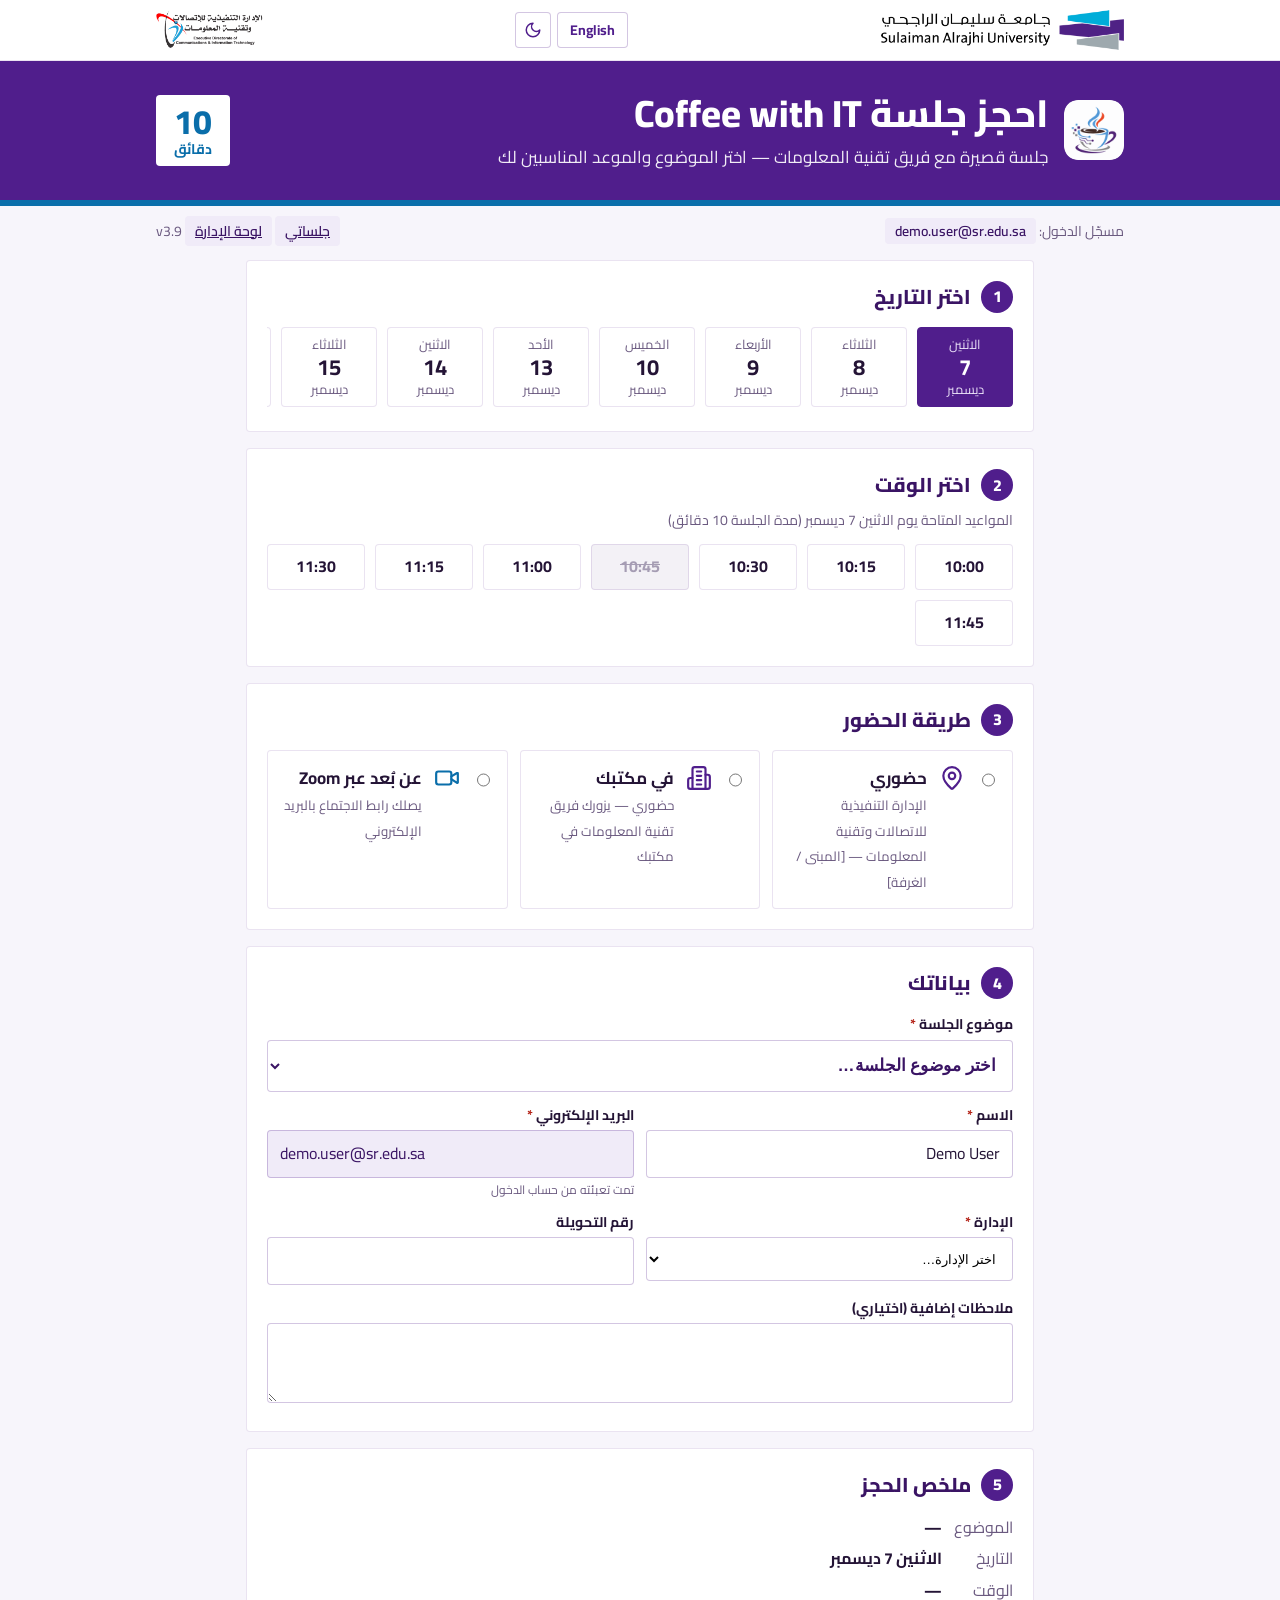
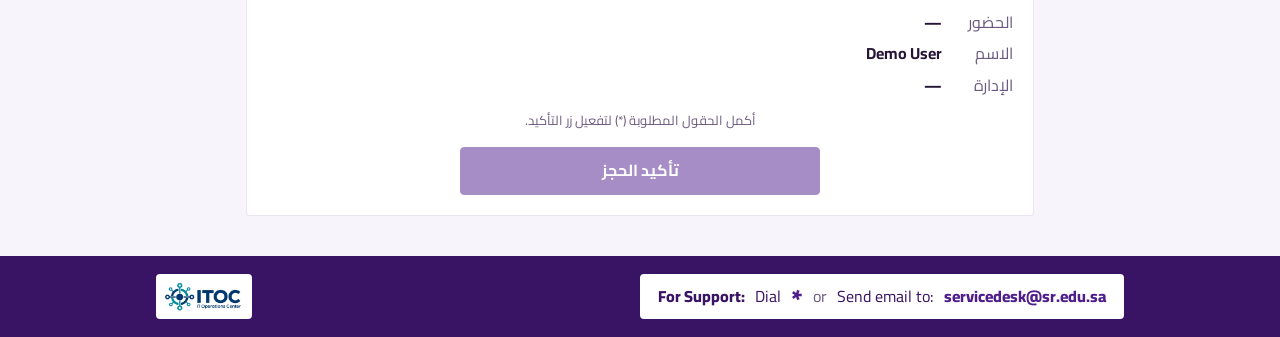
==== commit aa8564e1: "Add files via upload" ====
--- a/apps-script/Index.html
+++ b/apps-script/Index.html
@@ -376,6 +376,11 @@
 /* logo placement stays as on the university letterhead in both languages: SRU right, ICTD left; ITOC bottom-left */
 html[dir="ltr"] .brand .in{flex-direction:row-reverse}
 html[dir="ltr"] footer .in,html[dir="ltr"] footer .wrap{flex-direction:row-reverse}
+/* v3.9 — ITOC badge matches the «For Support» box: same height (row stretches both), logo scaled to fit */
+footer .in,footer .wrap{align-items:stretch}
+footer .support{align-self:stretch}
+footer .itoc{display:flex;align-items:center;padding:3px 9px}
+footer .itoc img{height:32px!important;width:auto}
 /* <<< cwi-theme */
 </style>
 <link rel="stylesheet" href="https://ictsru.github.io/brand/css/sru-tech-bg.css">
@@ -400,7 +405,7 @@
 
 <div class="userbar">
   <span>مسجّل الدخول: <span class="chip en" id="who">…</span></span>
-  <span><a id="myLink" class="chip" href="#" target="_top" hidden>جلساتي</a> <a id="adminLink" class="chip" href="#" target="_top" hidden>لوحة الإدارة</a> <span class="en" id="ver">v3.8</span></span>
+  <span><a id="myLink" class="chip" href="#" target="_top" hidden>جلساتي</a> <a id="adminLink" class="chip" href="#" target="_top" hidden>لوحة الإدارة</a> <span class="en" id="ver">v3.9</span></span>
 </div>
 
 <main>
@@ -556,7 +561,7 @@
     }
     return {
       getInitData: function () {
-        return Promise.resolve({ email: 'demo.user@sr.edu.sa', version: '3.8', sessionMinutes: 10,
+        return Promise.resolve({ email: 'demo.user@sr.edu.sa', version: '3.9', sessionMinutes: 10,
           topic: 'حماية بيانات الاجتماعات عند استخدام Read AI',
           onsiteLocation: 'الإدارة التنفيذية للاتصالات وتقنية المعلومات — [المبنى / الغرفة]',
           days: days(), myBookings: mine.slice(), isAdmin: true, adminUrl: '#admin', myUrl: '#my',
